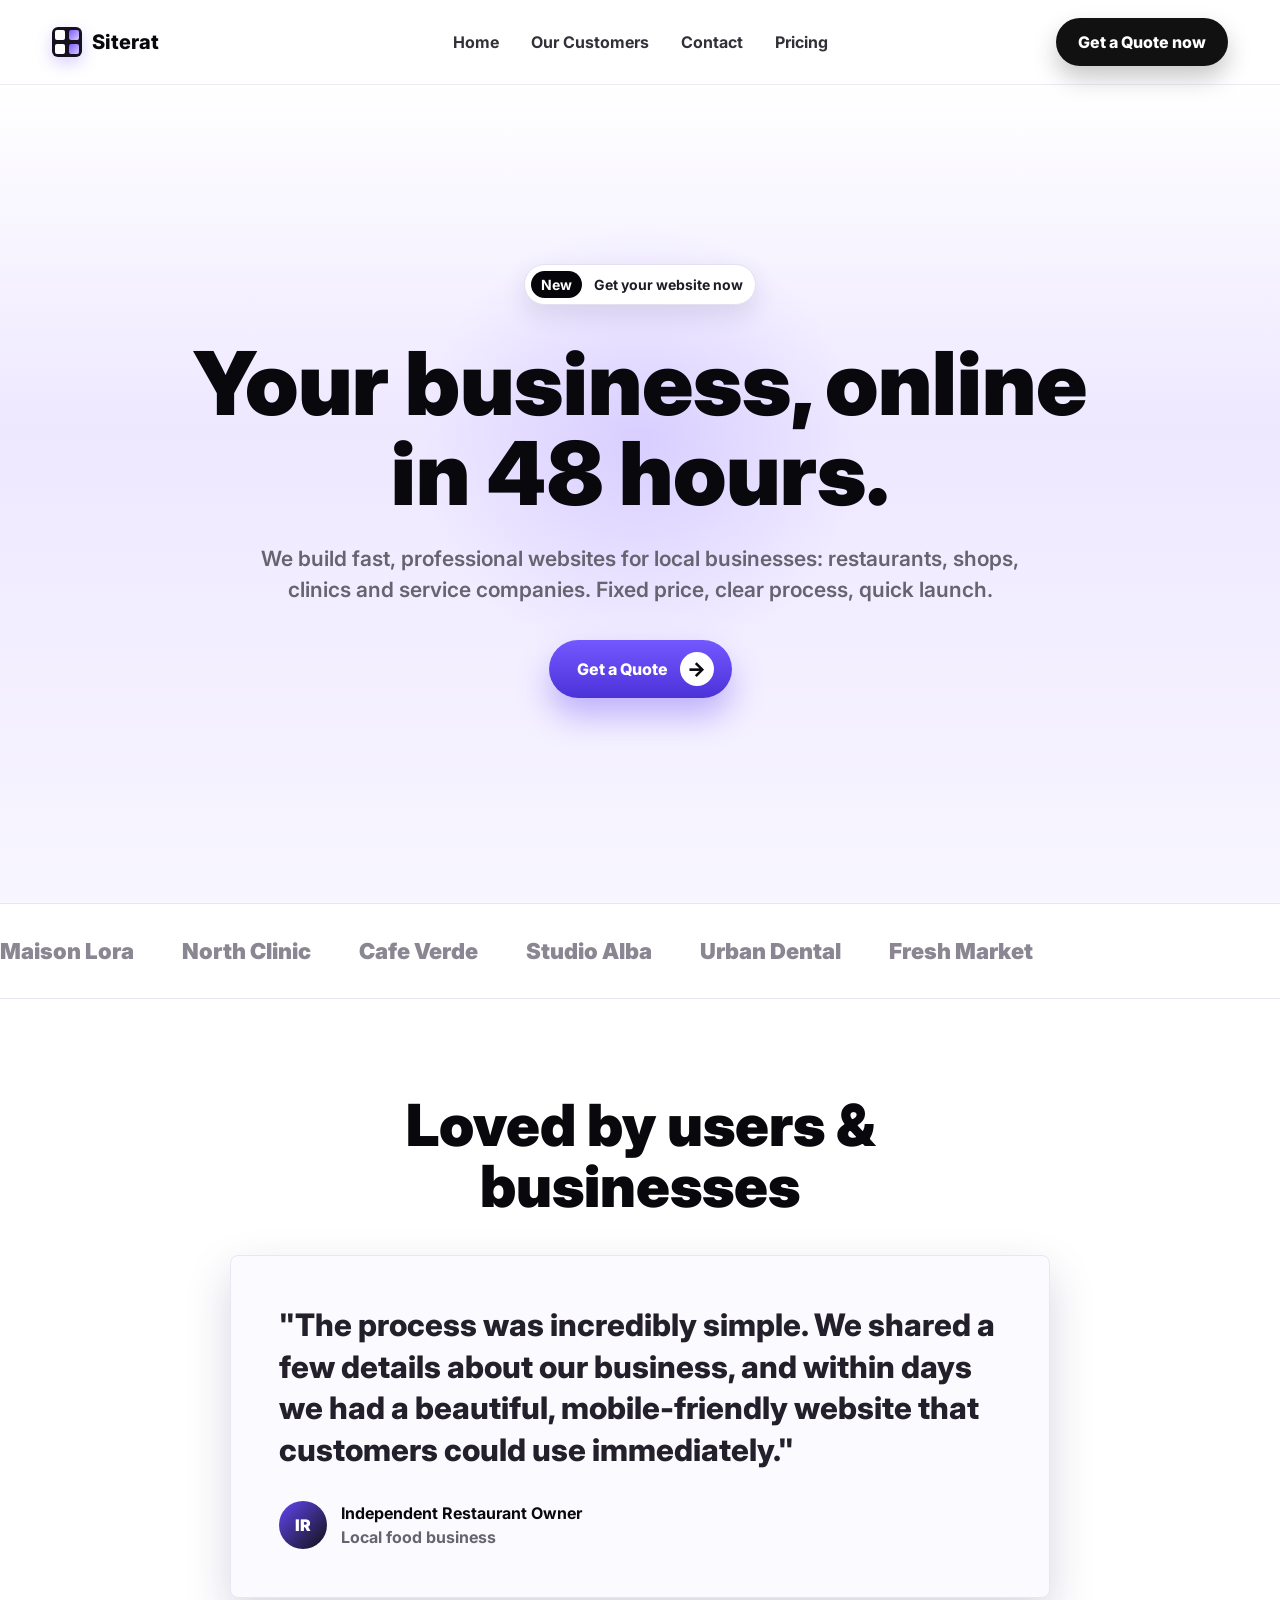
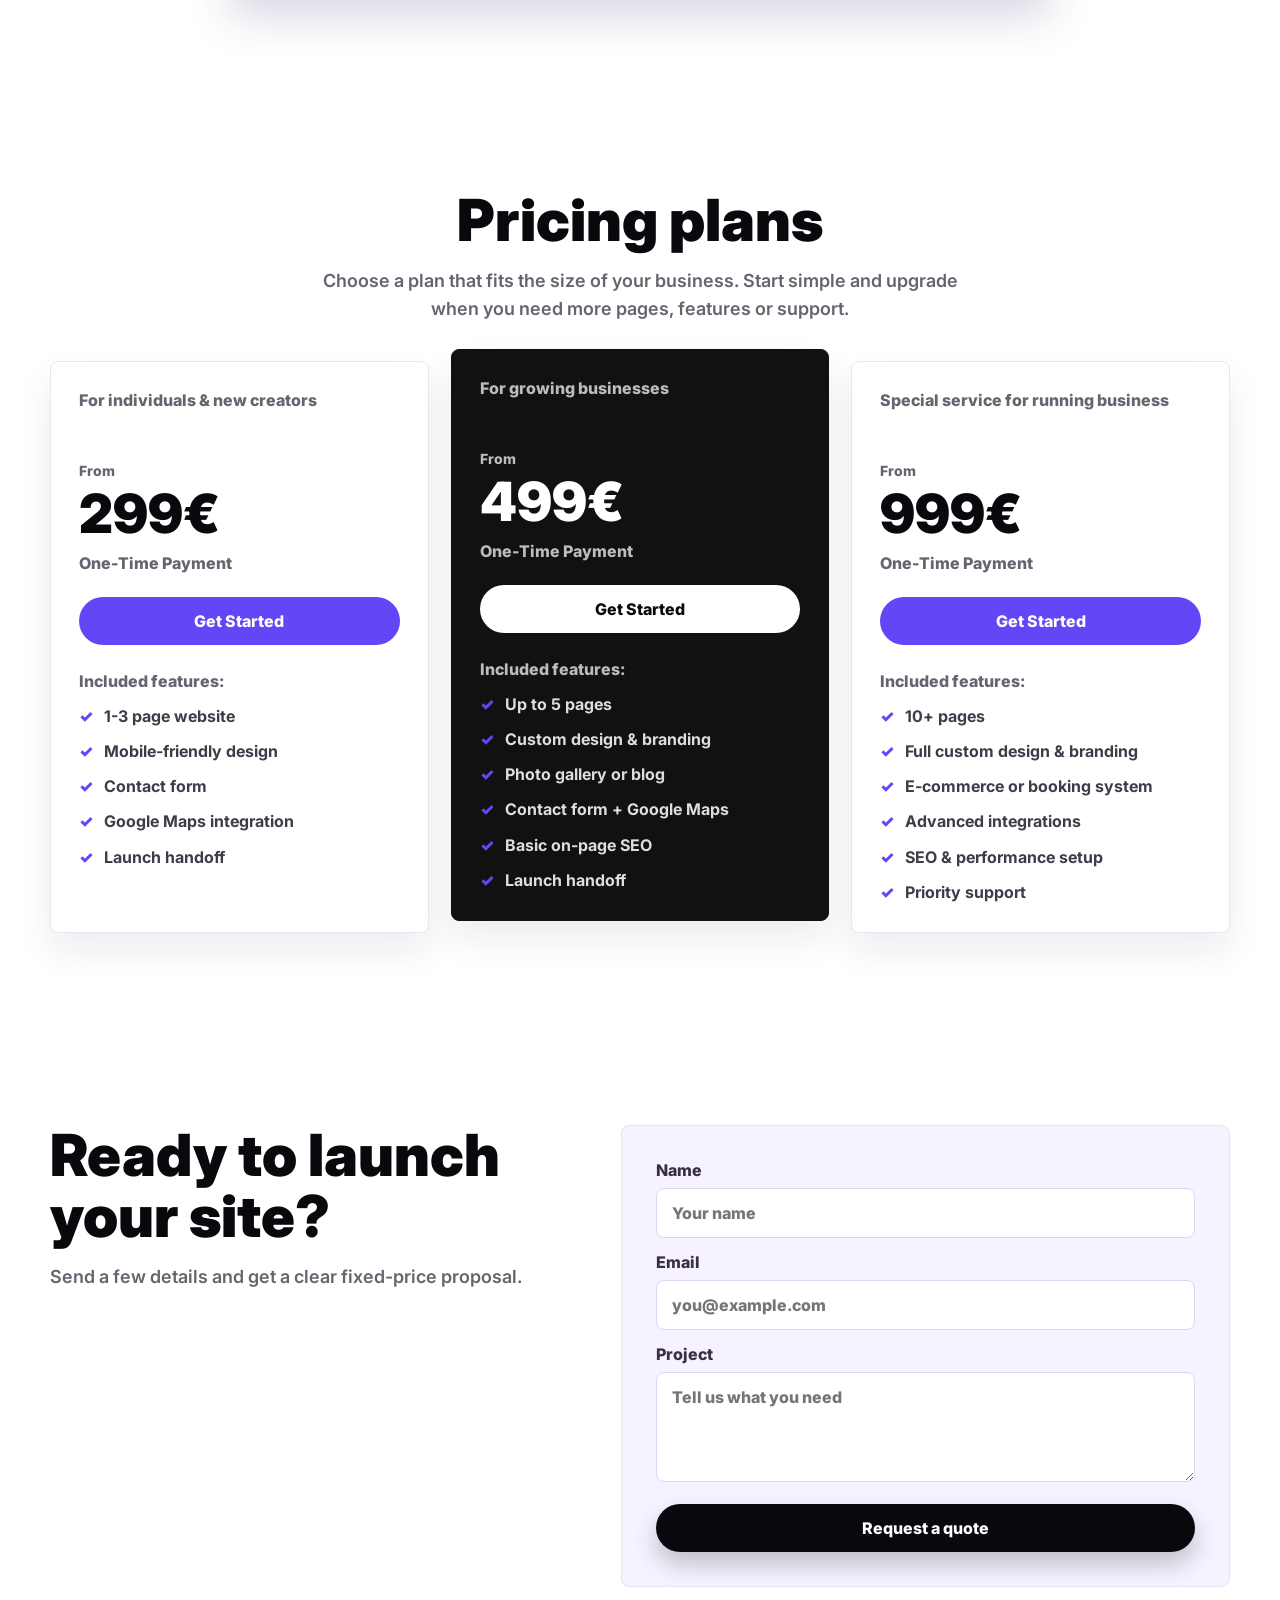
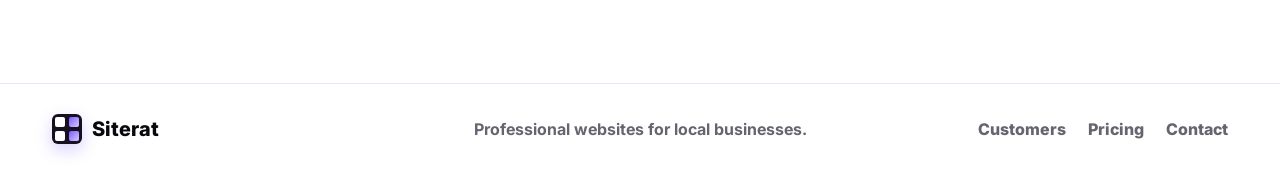
==== index.html @ 47beda6f "Add files via upload" ====
<!doctype html>
<html lang="fr">
  <head>
    <meta charset="utf-8" />
    <meta name="viewport" content="width=device-width, initial-scale=1" />
    <title>Siterat | Sites professionnels pour commerces locaux</title>
    <meta
      name="description"
      content="Des sites rapides, propres et abordables pour restaurants, boutiques, cabinets et entreprises locales."
    />
    <link rel="preconnect" href="https://fonts.googleapis.com" />
    <link rel="preconnect" href="https://fonts.gstatic.com" crossorigin />
    <link
      href="https://fonts.googleapis.com/css2?family=Inter:wght@500;600;700;800;900&display=swap"
      rel="stylesheet"
    />
    <link rel="stylesheet" href="styles.css" />
  </head>
  <body>
    <header class="site-header">
      <a class="brand" href="#home" aria-label="Siterat accueil">
        <span class="brand-mark" aria-hidden="true">
          <span></span><span></span><span></span><span></span>
        </span>
        <span>Siterat</span>
      </a>

      <button class="menu-button" type="button" aria-label="Ouvrir le menu" aria-expanded="false">
        <span></span><span></span><span></span>
      </button>

      <nav class="nav-links" aria-label="Navigation principale">
        <a href="#home">Home</a>
        <a href="#customers">Our Customers</a>
        <a href="#contact">Contact</a>
        <a href="#pricing">Pricing</a>
      </nav>

      <a class="header-cta" href="#contact">Get a Quote now</a>
    </header>

    <main id="home">
      <section class="hero">
        <div class="hero-inner">
          <a class="announcement" href="#contact">
            <span>New</span>
            Get your website now
          </a>
          <h1>Your business, online in 48 hours.</h1>
          <p>
            We build fast, professional websites for local businesses: restaurants, shops,
            clinics and service companies. Fixed price, clear process, quick launch.
          </p>
          <a class="primary-button" href="#contact">
            Get a Quote
            <span aria-hidden="true">→</span>
          </a>
        </div>
      </section>

      <section class="logo-strip" id="customers" aria-label="Clients">
        <div class="logo-track">
          <span>Maison Lora</span>
          <span>North Clinic</span>
          <span>Cafe Verde</span>
          <span>Studio Alba</span>
          <span>Urban Dental</span>
          <span>Fresh Market</span>
        </div>
      </section>

      <section class="testimonial-section">
        <div class="section-heading">
          <h2>Loved by users & businesses</h2>
        </div>
        <article class="testimonial">
          <p>
            "The process was incredibly simple. We shared a few details about our
            business, and within days we had a beautiful, mobile-friendly website
            that customers could use immediately."
          </p>
          <div class="person">
            <div class="avatar">IR</div>
            <div>
              <strong>Independent Restaurant Owner</strong>
              <span>Local food business</span>
            </div>
          </div>
        </article>
      </section>

      <section class="pricing-section" id="pricing">
        <div class="section-heading">
          <h2>Pricing plans</h2>
          <p>
            Choose a plan that fits the size of your business. Start simple and
            upgrade when you need more pages, features or support.
          </p>
        </div>

        <div class="pricing-grid">
          <article class="price-card">
            <p class="audience">For individuals & new creators</p>
            <span class="from">From</span>
            <h3>299€</h3>
            <p class="payment">One-Time Payment</p>
            <a class="plan-button" href="#contact">Get Started</a>
            <p class="features-title">Included features:</p>
            <ul>
              <li>1-3 page website</li>
              <li>Mobile-friendly design</li>
              <li>Contact form</li>
              <li>Google Maps integration</li>
              <li>Launch handoff</li>
            </ul>
          </article>

          <article class="price-card featured">
            <p class="audience">For growing businesses</p>
            <span class="from">From</span>
            <h3>499€</h3>
            <p class="payment">One-Time Payment</p>
            <a class="plan-button" href="#contact">Get Started</a>
            <p class="features-title">Included features:</p>
            <ul>
              <li>Up to 5 pages</li>
              <li>Custom design & branding</li>
              <li>Photo gallery or blog</li>
              <li>Contact form + Google Maps</li>
              <li>Basic on-page SEO</li>
              <li>Launch handoff</li>
            </ul>
          </article>

          <article class="price-card">
            <p class="audience">Special service for running business</p>
            <span class="from">From</span>
            <h3>999€</h3>
            <p class="payment">One-Time Payment</p>
            <a class="plan-button" href="#contact">Get Started</a>
            <p class="features-title">Included features:</p>
            <ul>
              <li>10+ pages</li>
              <li>Full custom design & branding</li>
              <li>E-commerce or booking system</li>
              <li>Advanced integrations</li>
              <li>SEO & performance setup</li>
              <li>Priority support</li>
            </ul>
          </article>
        </div>
      </section>

      <section class="cta-section" id="contact">
        <div>
          <h2>Ready to launch your site?</h2>
          <p>Send a few details and get a clear fixed-price proposal.</p>
        </div>
        <form class="contact-form">
          <label>
            Name
            <input type="text" name="name" placeholder="Your name" />
          </label>
          <label>
            Email
            <input type="email" name="email" placeholder="you@example.com" />
          </label>
          <label>
            Project
            <textarea name="message" rows="4" placeholder="Tell us what you need"></textarea>
          </label>
          <button type="submit">Request a quote</button>
        </form>
      </section>
    </main>

    <footer class="site-footer">
      <a class="brand" href="#home">
        <span class="brand-mark" aria-hidden="true">
          <span></span><span></span><span></span><span></span>
        </span>
        <span>Siterat</span>
      </a>
      <p>Professional websites for local businesses.</p>
      <div class="footer-links">
        <a href="#customers">Customers</a>
        <a href="#pricing">Pricing</a>
        <a href="#contact">Contact</a>
      </div>
    </footer>

    <script src="script.js"></script>
  </body>
</html>
---- styles.css ----
:root {
  --ink: #09090d;
  --muted: #67636f;
  --line: #e9e5f5;
  --paper: #ffffff;
  --soft: #f6f2ff;
  --violet: #6346f5;
  --violet-dark: #4b32d8;
  --shadow: 0 18px 45px rgba(41, 28, 96, 0.18);
}

* {
  box-sizing: border-box;
}

html {
  scroll-behavior: smooth;
}

body {
  margin: 0;
  color: var(--ink);
  background: var(--paper);
  font-family: Inter, system-ui, -apple-system, BlinkMacSystemFont, "Segoe UI", sans-serif;
}

a {
  color: inherit;
  text-decoration: none;
}

.site-header {
  position: sticky;
  top: 0;
  z-index: 10;
  display: grid;
  grid-template-columns: 1fr auto 1fr;
  align-items: center;
  gap: 24px;
  min-height: 82px;
  padding: 18px clamp(20px, 5vw, 52px);
  background: rgba(255, 255, 255, 0.86);
  border-bottom: 1px solid rgba(233, 229, 245, 0.75);
  backdrop-filter: blur(16px);
}

.brand {
  display: inline-flex;
  align-items: center;
  gap: 10px;
  width: fit-content;
  font-size: 20px;
  font-weight: 800;
}

.brand-mark {
  position: relative;
  display: grid;
  grid-template-columns: repeat(2, 10px);
  gap: 4px;
  width: 30px;
  height: 30px;
  padding: 3px;
  background: #161020;
  border-radius: 6px;
  box-shadow: 0 6px 16px rgba(99, 70, 245, 0.25);
}

.brand-mark span {
  border-radius: 2px;
  background: #fff;
}

.brand-mark span:nth-child(2),
.brand-mark span:nth-child(4) {
  background: linear-gradient(135deg, #7c5cff, #d8c9ff);
}

.nav-links {
  display: flex;
  align-items: center;
  justify-content: center;
  gap: clamp(18px, 3vw, 32px);
  color: #333039;
  font-weight: 700;
}

.nav-links a {
  transition: color 160ms ease;
}

.nav-links a:hover {
  color: var(--violet);
}

.header-cta,
.primary-button,
.plan-button,
.contact-form button {
  display: inline-flex;
  align-items: center;
  justify-content: center;
  min-height: 48px;
  padding: 0 22px;
  border: 0;
  border-radius: 999px;
  color: #fff;
  background: #111;
  box-shadow: 0 12px 24px rgba(0, 0, 0, 0.22);
  font: inherit;
  font-weight: 800;
  cursor: pointer;
}

.header-cta {
  justify-self: end;
}

.menu-button {
  display: none;
  justify-self: end;
  width: 44px;
  height: 44px;
  border: 1px solid var(--line);
  border-radius: 999px;
  background: #fff;
}

.menu-button span {
  display: block;
  width: 18px;
  height: 2px;
  margin: 4px auto;
  background: var(--ink);
}

.hero {
  display: grid;
  min-height: calc(100vh - 82px);
  place-items: center;
  padding: 84px 20px 110px;
  background:
    radial-gradient(circle at 50% 44%, rgba(159, 139, 255, 0.28), transparent 28%),
    linear-gradient(180deg, #fff 0%, #eee8ff 42%, #f8f6ff 100%);
}

.hero-inner {
  width: min(930px, 100%);
  text-align: center;
}

.announcement {
  display: inline-flex;
  align-items: center;
  gap: 12px;
  padding: 6px 12px 6px 6px;
  color: #201c26;
  background: #fff;
  border: 1px solid #e5e0ef;
  border-radius: 999px;
  box-shadow: 0 10px 24px rgba(56, 42, 106, 0.12);
  font-size: 14px;
  font-weight: 700;
}

.announcement span {
  padding: 5px 10px;
  color: #fff;
  background: #06060a;
  border-radius: 999px;
}

.hero h1 {
  margin: 34px auto 24px;
  max-width: 900px;
  font-size: clamp(52px, 8vw, 88px);
  line-height: 1.02;
  font-weight: 900;
  letter-spacing: 0;
}

.hero p {
  max-width: 780px;
  margin: 0 auto 34px;
  color: var(--muted);
  font-size: clamp(17px, 2vw, 21px);
  line-height: 1.5;
  font-weight: 600;
}

.primary-button {
  gap: 12px;
  min-height: 58px;
  padding: 0 18px 0 28px;
  background: linear-gradient(180deg, #7458ff, var(--violet-dark));
  box-shadow: 0 18px 32px rgba(99, 70, 245, 0.36);
}

.primary-button span {
  display: grid;
  width: 34px;
  height: 34px;
  place-items: center;
  color: var(--ink);
  background: #fff;
  border-radius: 999px;
  font-size: 20px;
}

.logo-strip {
  overflow: hidden;
  padding: 34px 0;
  border-block: 1px solid var(--line);
  background: #fff;
}

.logo-track {
  display: flex;
  width: max-content;
  gap: 48px;
  animation: slide 28s linear infinite;
}

.logo-track span {
  color: #5e5869;
  font-size: 22px;
  font-weight: 900;
  opacity: 0.72;
}

@keyframes slide {
  from {
    transform: translateX(18px);
  }
  to {
    transform: translateX(-45%);
  }
}

.testimonial-section,
.pricing-section,
.cta-section {
  width: min(1180px, calc(100% - 40px));
  margin: 0 auto;
  padding: 96px 0;
}

.section-heading {
  max-width: 680px;
  margin: 0 auto 38px;
  text-align: center;
}

.section-heading h2,
.cta-section h2 {
  margin: 0;
  font-size: clamp(36px, 5vw, 58px);
  line-height: 1.05;
  font-weight: 900;
}

.section-heading p,
.cta-section p {
  margin: 16px 0 0;
  color: var(--muted);
  font-size: 18px;
  line-height: 1.55;
  font-weight: 600;
}

.testimonial {
  max-width: 820px;
  margin: 0 auto;
  padding: clamp(28px, 5vw, 48px);
  background: #fbfaff;
  border: 1px solid var(--line);
  border-radius: 8px;
  box-shadow: var(--shadow);
}

.testimonial > p {
  margin: 0;
  color: #24202b;
  font-size: clamp(22px, 3vw, 31px);
  line-height: 1.35;
  font-weight: 800;
}

.person {
  display: flex;
  align-items: center;
  gap: 14px;
  margin-top: 30px;
}

.avatar {
  display: grid;
  width: 48px;
  height: 48px;
  place-items: center;
  color: #fff;
  background: linear-gradient(135deg, var(--violet), #111);
  border-radius: 999px;
  font-weight: 900;
}

.person strong,
.person span {
  display: block;
}

.person span {
  margin-top: 4px;
  color: var(--muted);
  font-weight: 700;
}

.pricing-grid {
  display: grid;
  grid-template-columns: repeat(3, minmax(0, 1fr));
  gap: 22px;
}

.price-card {
  display: flex;
  min-height: 100%;
  flex-direction: column;
  padding: 28px;
  background: #fff;
  border: 1px solid var(--line);
  border-radius: 8px;
  box-shadow: 0 18px 36px rgba(26, 19, 54, 0.08);
}

.price-card.featured {
  color: #fff;
  background: #111;
  border-color: #111;
  transform: translateY(-12px);
}

.audience,
.from,
.payment,
.features-title {
  color: var(--muted);
  font-weight: 800;
}

.featured .audience,
.featured .from,
.featured .payment,
.featured .features-title {
  color: rgba(255, 255, 255, 0.72);
}

.audience {
  min-height: 44px;
  margin: 0 0 28px;
}

.from {
  font-size: 14px;
}

.price-card h3 {
  margin: 8px 0 0;
  font-size: 54px;
  line-height: 1;
  font-weight: 900;
}

.payment {
  margin: 12px 0 24px;
}

.plan-button {
  width: 100%;
  margin-bottom: 26px;
  background: var(--violet);
  box-shadow: none;
}

.featured .plan-button {
  color: var(--ink);
  background: #fff;
}

.features-title {
  margin: 0 0 14px;
}

.price-card ul {
  display: grid;
  gap: 12px;
  margin: 0;
  padding: 0;
  list-style: none;
}

.price-card li {
  position: relative;
  padding-left: 25px;
  color: #403b49;
  font-weight: 700;
  line-height: 1.45;
}

.featured li {
  color: rgba(255, 255, 255, 0.86);
}

.price-card li::before {
  position: absolute;
  left: 0;
  content: "✓";
  color: var(--violet);
  font-weight: 900;
}

.cta-section {
  display: grid;
  grid-template-columns: 0.9fr 1.1fr;
  gap: clamp(28px, 6vw, 72px);
  align-items: start;
}

.contact-form {
  display: grid;
  gap: 14px;
  padding: clamp(22px, 4vw, 34px);
  background: var(--soft);
  border: 1px solid var(--line);
  border-radius: 8px;
}

.contact-form label {
  display: grid;
  gap: 8px;
  color: #37323e;
  font-weight: 800;
}

.contact-form input,
.contact-form textarea {
  width: 100%;
  border: 1px solid #ddd6f2;
  border-radius: 8px;
  padding: 14px 15px;
  background: #fff;
  color: var(--ink);
  font: inherit;
  resize: vertical;
}

.contact-form input:focus,
.contact-form textarea:focus {
  outline: 3px solid rgba(99, 70, 245, 0.2);
  border-color: var(--violet);
}

.contact-form button {
  margin-top: 8px;
  background: var(--ink);
}

.site-footer {
  display: grid;
  grid-template-columns: 1fr auto 1fr;
  align-items: center;
  gap: 24px;
  padding: 30px clamp(20px, 5vw, 52px);
  border-top: 1px solid var(--line);
}

.site-footer p {
  margin: 0;
  color: var(--muted);
  font-weight: 700;
}

.footer-links {
  display: flex;
  justify-content: flex-end;
  gap: 22px;
  color: var(--muted);
  font-weight: 800;
}

@media (max-width: 900px) {
  .site-header {
    grid-template-columns: 1fr auto;
  }

  .menu-button {
    display: block;
  }

  .nav-links,
  .header-cta {
    display: none;
  }

  .site-header.is-open .nav-links {
    display: grid;
    grid-column: 1 / -1;
    justify-content: stretch;
    gap: 0;
    padding: 8px;
    background: #fff;
    border: 1px solid var(--line);
    border-radius: 8px;
  }

  .site-header.is-open .nav-links a {
    padding: 14px;
  }

  .hero {
    min-height: auto;
    padding-top: 74px;
  }

  .pricing-grid,
  .cta-section,
  .site-footer {
    grid-template-columns: 1fr;
  }

  .price-card.featured {
    transform: none;
  }

  .site-footer,
  .footer-links {
    justify-items: start;
    justify-content: start;
  }
}

@media (max-width: 560px) {
  .site-header {
    min-height: 72px;
  }

  .brand {
    font-size: 18px;
  }

  .hero {
    padding: 54px 18px 74px;
  }

  .hero h1 {
    font-size: 46px;
  }

  .announcement {
    max-width: 100%;
    font-size: 13px;
  }

  .testimonial-section,
  .pricing-section,
  .cta-section {
    width: min(100% - 28px, 1180px);
    padding: 70px 0;
  }

  .price-card {
    padding: 24px;
  }
}
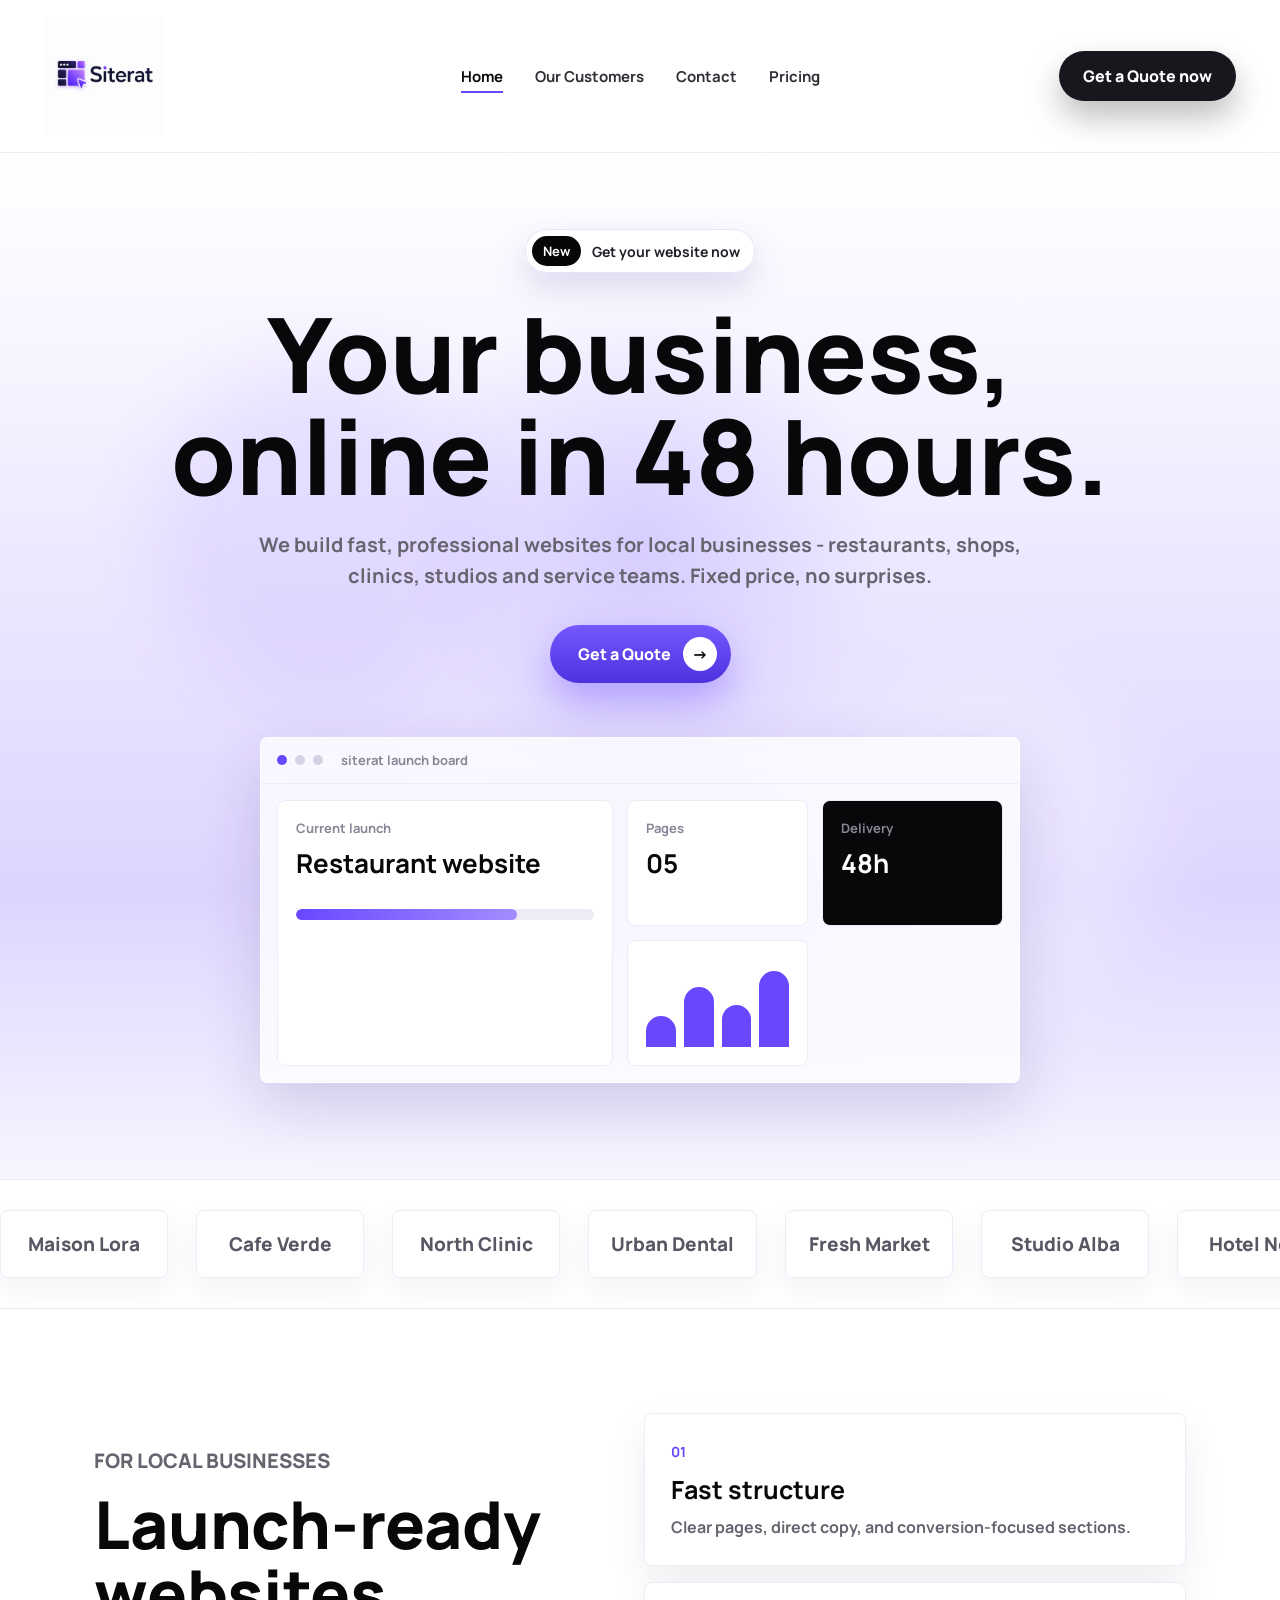
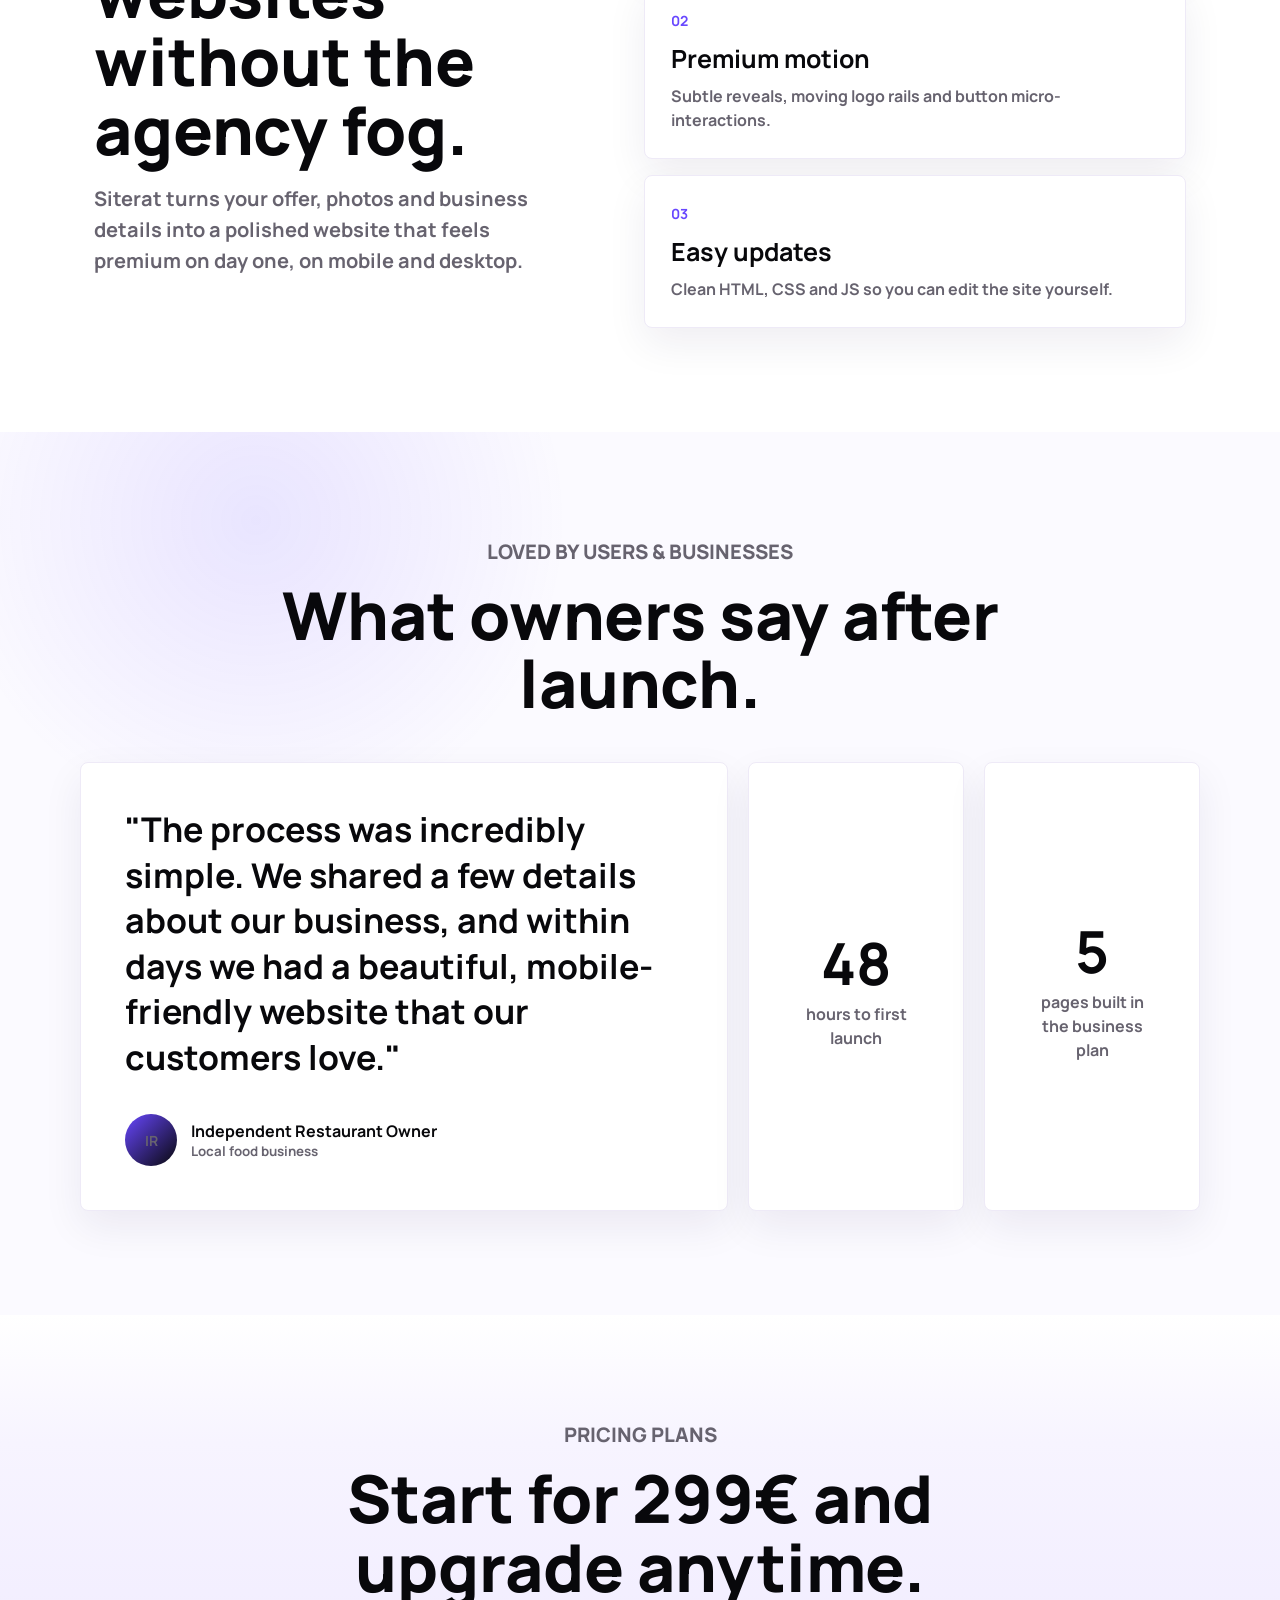
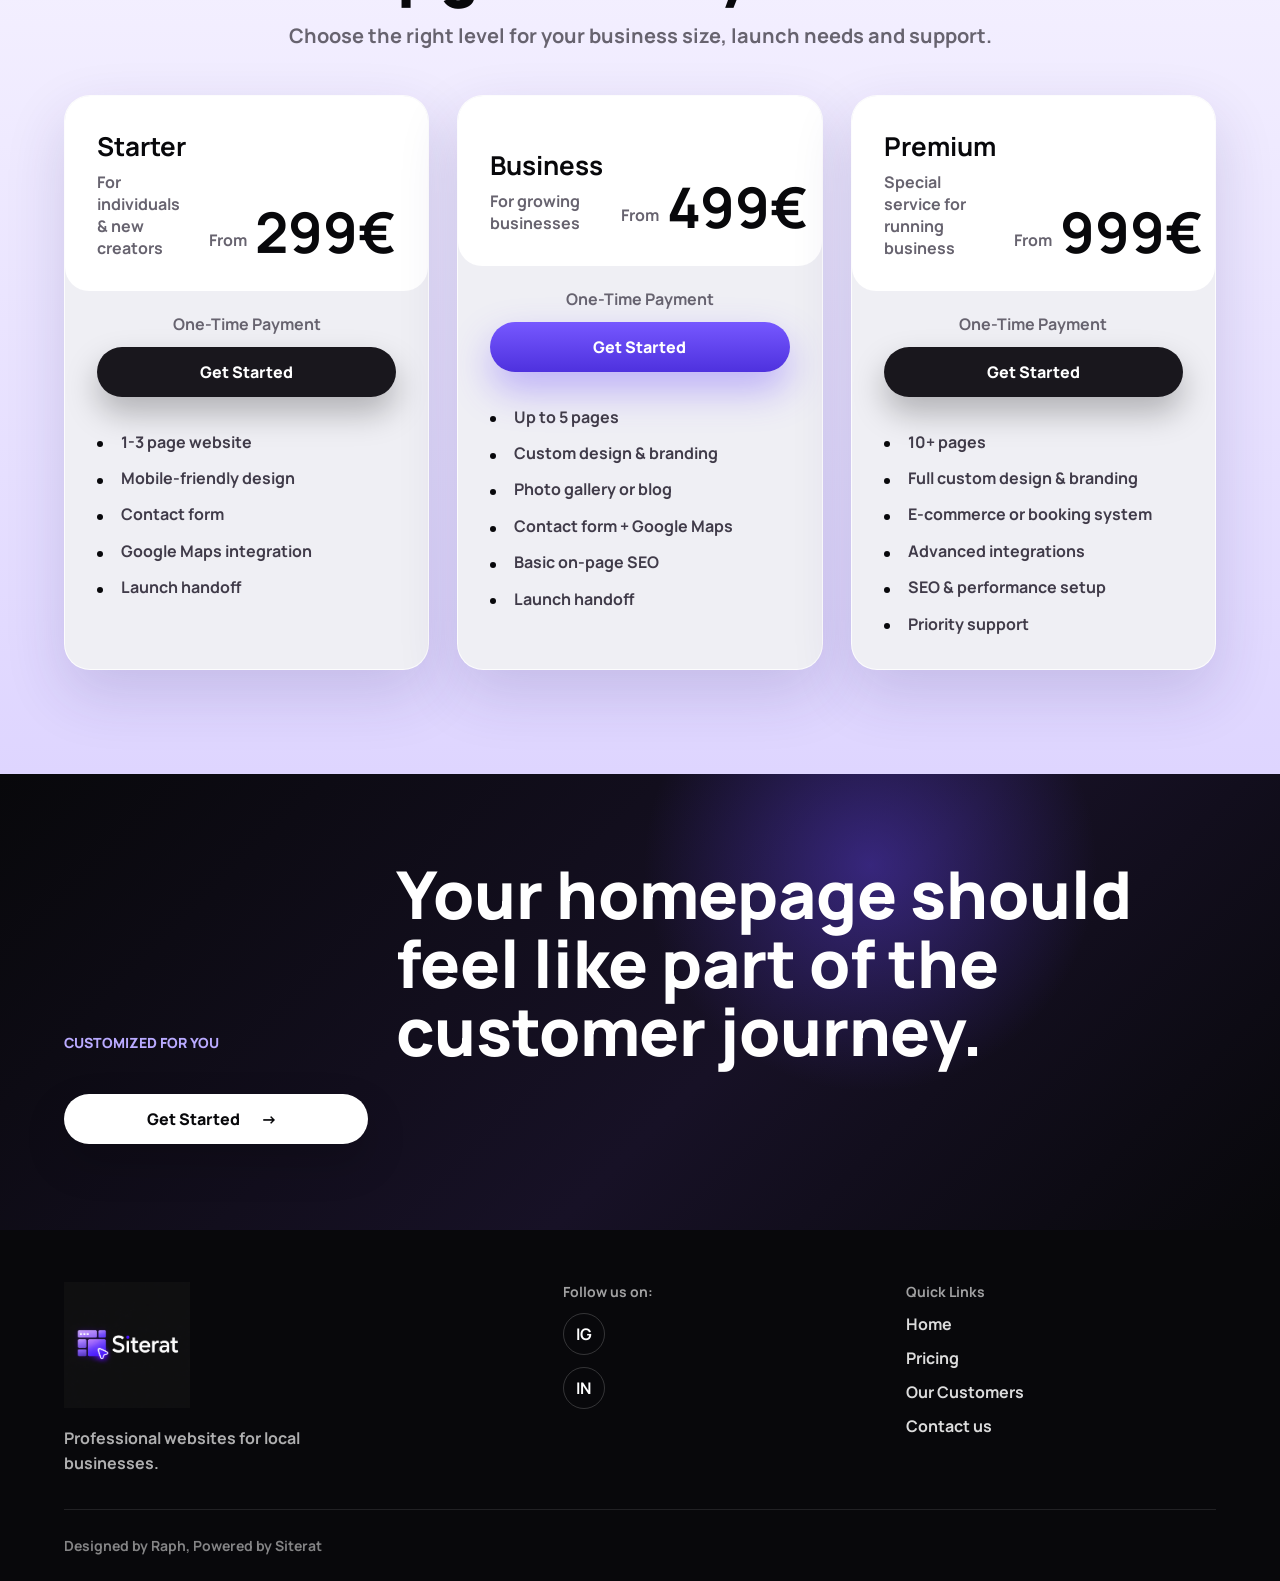
==== commit afe61aea: "Animations, logo, and overall aspect upgrade" ====
--- a/index.html
+++ b/index.html
@@ -1,194 +1,275 @@
 <!doctype html>
-<html lang="fr">
+<html lang="en">
   <head>
     <meta charset="utf-8" />
     <meta name="viewport" content="width=device-width, initial-scale=1" />
-    <title>Siterat | Sites professionnels pour commerces locaux</title>
+    <title>Siterat | Professional websites for local businesses</title>
     <meta
       name="description"
-      content="Des sites rapides, propres et abordables pour restaurants, boutiques, cabinets et entreprises locales."
+      content="Fast, polished websites for local businesses. Launch-ready design, clear pricing, and a clean process."
     />
     <link rel="preconnect" href="https://fonts.googleapis.com" />
     <link rel="preconnect" href="https://fonts.gstatic.com" crossorigin />
     <link
-      href="https://fonts.googleapis.com/css2?family=Inter:wght@500;600;700;800;900&display=swap"
+      href="https://fonts.googleapis.com/css2?family=Manrope:wght@500;600;700;800&display=swap"
       rel="stylesheet"
     />
     <link rel="stylesheet" href="styles.css" />
   </head>
-  <body>
-    <header class="site-header">
-      <a class="brand" href="#home" aria-label="Siterat accueil">
-        <span class="brand-mark" aria-hidden="true">
-          <span></span><span></span><span></span><span></span>
-        </span>
-        <span>Siterat</span>
-      </a>
-
-      <button class="menu-button" type="button" aria-label="Ouvrir le menu" aria-expanded="false">
-        <span></span><span></span><span></span>
-      </button>
-
-      <nav class="nav-links" aria-label="Navigation principale">
-        <a href="#home">Home</a>
-        <a href="#customers">Our Customers</a>
-        <a href="#contact">Contact</a>
-        <a href="#pricing">Pricing</a>
-      </nav>
-
-      <a class="header-cta" href="#contact">Get a Quote now</a>
-    </header>
-
-    <main id="home">
-      <section class="hero">
-        <div class="hero-inner">
-          <a class="announcement" href="#contact">
-            <span>New</span>
-            Get your website now
+  <body data-page="home">
+    <div class="site-shell">
+      <header class="site-header" data-header>
+        <a class="brand" href="index.html" aria-label="Siterat home">
+          <img src="assets/Siterat_logo_white_background.png" alt="Siterat" />
+        </a>
+
+        <button class="menu-button" type="button" aria-label="Open menu" aria-expanded="false" data-menu-button>
+          <span></span><span></span><span></span>
+        </button>
+
+        <nav class="nav-links" aria-label="Main navigation" data-nav>
+          <a href="index.html" aria-current="page">Home</a>
+          <a href="customers.html">Our Customers</a>
+          <a href="contact.html">Contact</a>
+          <a href="pricing.html">Pricing</a>
+        </nav>
+
+        <a class="button button-dark header-cta" href="contact.html">
+          <span>Get a Quote now</span>
+          <span aria-hidden="true">Get a Quote now</span>
+        </a>
+      </header>
+
+      <main>
+        <section class="hero hero-home">
+          <div class="ambient ambient-one"></div>
+          <div class="ambient ambient-two"></div>
+          <div class="hero-inner reveal">
+            <a class="announcement" href="contact.html">
+              <strong>New</strong>
+              <span>Get your website now</span>
+            </a>
+            <h1>Your business, online in 48 hours.</h1>
+            <p>
+              We build fast, professional websites for local businesses - restaurants,
+              shops, clinics, studios and service teams. Fixed price, no surprises.
+            </p>
+            <a class="button button-violet hero-button" href="contact.html">
+              <span>Get a Quote</span>
+              <i aria-hidden="true">&rarr;</i>
+            </a>
+          </div>
+
+          <div class="hero-preview reveal" aria-label="Website launch preview">
+            <div class="preview-window">
+              <div class="window-top">
+                <span></span><span></span><span></span>
+                <p>siterat launch board</p>
+              </div>
+              <div class="preview-grid">
+                <div class="preview-panel wide">
+                  <small>Current launch</small>
+                  <strong>Restaurant website</strong>
+                  <div class="progress"><span></span></div>
+                </div>
+                <div class="preview-panel">
+                  <small>Pages</small>
+                  <strong>05</strong>
+                </div>
+                <div class="preview-panel dark">
+                  <small>Delivery</small>
+                  <strong>48h</strong>
+                </div>
+                <div class="preview-panel graph">
+                  <span></span><span></span><span></span><span></span>
+                </div>
+              </div>
+            </div>
+          </div>
+        </section>
+
+        <section class="logo-marquee" aria-label="Brands and local businesses">
+          <div class="marquee-track">
+            <span>Maison Lora</span>
+            <span>Cafe Verde</span>
+            <span>North Clinic</span>
+            <span>Urban Dental</span>
+            <span>Fresh Market</span>
+            <span>Studio Alba</span>
+            <span>Hotel Nove</span>
+            <span>Atelier Rue 8</span>
+            <span>Maison Lora</span>
+            <span>Cafe Verde</span>
+            <span>North Clinic</span>
+            <span>Urban Dental</span>
+            <span>Fresh Market</span>
+            <span>Studio Alba</span>
+            <span>Hotel Nove</span>
+            <span>Atelier Rue 8</span>
+          </div>
+        </section>
+
+        <section class="split-section section-pad">
+          <div class="section-copy reveal">
+            <p class="eyebrow">For local businesses</p>
+            <h2>Launch-ready websites without the agency fog.</h2>
+            <p>
+              Siterat turns your offer, photos and business details into a polished
+              website that feels premium on day one, on mobile and desktop.
+            </p>
+          </div>
+          <div class="feature-stack">
+            <article class="feature-card reveal">
+              <span>01</span>
+              <h3>Fast structure</h3>
+              <p>Clear pages, direct copy, and conversion-focused sections.</p>
+            </article>
+            <article class="feature-card reveal">
+              <span>02</span>
+              <h3>Premium motion</h3>
+              <p>Subtle reveals, moving logo rails and button micro-interactions.</p>
+            </article>
+            <article class="feature-card reveal">
+              <span>03</span>
+              <h3>Easy updates</h3>
+              <p>Clean HTML, CSS and JS so you can edit the site yourself.</p>
+            </article>
+          </div>
+        </section>
+
+        <section class="testimonial-band section-pad">
+          <div class="section-heading reveal">
+            <p class="eyebrow">Loved by users &amp; businesses</p>
+            <h2>What owners say after launch.</h2>
+          </div>
+          <div class="testimonial-grid">
+            <article class="quote-card reveal">
+              <p>
+                "The process was incredibly simple. We shared a few details about
+                our business, and within days we had a beautiful, mobile-friendly
+                website that our customers love."
+              </p>
+              <div class="person">
+                <span class="avatar">IR</span>
+                <div>
+                  <strong>Independent Restaurant Owner</strong>
+                  <small>Local food business</small>
+                </div>
+              </div>
+            </article>
+            <article class="quote-card compact reveal">
+              <strong data-count="48">0</strong>
+              <span>hours to first launch</span>
+            </article>
+            <article class="quote-card compact reveal">
+              <strong data-count="5">0</strong>
+              <span>pages built in the business plan</span>
+            </article>
+          </div>
+        </section>
+
+        <section class="pricing-section section-pad">
+          <div class="section-heading reveal">
+            <p class="eyebrow">Pricing plans</p>
+            <h2>Start for 299&euro; and upgrade anytime.</h2>
+            <p>Choose the right level for your business size, launch needs and support.</p>
+          </div>
+          <div class="pricing-grid">
+            <article class="price-card reveal">
+              <div class="price-head">
+                <div>
+                  <h3>Starter</h3>
+                  <p>For individuals &amp; new creators</p>
+                </div>
+                <div class="price"><span>From</span><strong>299&euro;</strong></div>
+              </div>
+              <p class="payment">One-Time Payment</p>
+              <a class="button button-dark full" href="contact.html"><span>Get Started</span></a>
+              <ul>
+                <li>1-3 page website</li>
+                <li>Mobile-friendly design</li>
+                <li>Contact form</li>
+                <li>Google Maps integration</li>
+                <li>Launch handoff</li>
+              </ul>
+            </article>
+            <article class="price-card featured reveal">
+              <div class="price-head">
+                <div>
+                  <h3>Business</h3>
+                  <p>For growing businesses</p>
+                </div>
+                <div class="price"><span>From</span><strong>499&euro;</strong></div>
+              </div>
+              <p class="payment">One-Time Payment</p>
+              <a class="button button-violet full" href="contact.html"><span>Get Started</span></a>
+              <ul>
+                <li>Up to 5 pages</li>
+                <li>Custom design &amp; branding</li>
+                <li>Photo gallery or blog</li>
+                <li>Contact form + Google Maps</li>
+                <li>Basic on-page SEO</li>
+                <li>Launch handoff</li>
+              </ul>
+            </article>
+            <article class="price-card reveal">
+              <div class="price-head">
+                <div>
+                  <h3>Premium</h3>
+                  <p>Special service for running business</p>
+                </div>
+                <div class="price"><span>From</span><strong>999&euro;</strong></div>
+              </div>
+              <p class="payment">One-Time Payment</p>
+              <a class="button button-dark full" href="contact.html"><span>Get Started</span></a>
+              <ul>
+                <li>10+ pages</li>
+                <li>Full custom design &amp; branding</li>
+                <li>E-commerce or booking system</li>
+                <li>Advanced integrations</li>
+                <li>SEO &amp; performance setup</li>
+                <li>Priority support</li>
+              </ul>
+            </article>
+          </div>
+        </section>
+
+        <section class="bottom-cta">
+          <div class="bottom-cta-inner reveal">
+            <p class="eyebrow">Customized for you</p>
+            <h2>Your homepage should feel like part of the customer journey.</h2>
+            <a class="button button-light" href="contact.html">
+              <span>Get Started</span>
+              <i aria-hidden="true">&rarr;</i>
+            </a>
+          </div>
+        </section>
+      </main>
+
+      <footer class="site-footer">
+        <div>
+          <a class="footer-brand" href="index.html">
+            <img src="assets/Siterat_logo_lightblack_background.png" alt="Siterat" />
           </a>
-          <h1>Your business, online in 48 hours.</h1>
-          <p>
-            We build fast, professional websites for local businesses: restaurants, shops,
-            clinics and service companies. Fixed price, clear process, quick launch.
-          </p>
-          <a class="primary-button" href="#contact">
-            Get a Quote
-            <span aria-hidden="true">→</span>
-          </a>
+          <p>Professional websites for local businesses.</p>
         </div>
-      </section>
-
-      <section class="logo-strip" id="customers" aria-label="Clients">
-        <div class="logo-track">
-          <span>Maison Lora</span>
-          <span>North Clinic</span>
-          <span>Cafe Verde</span>
-          <span>Studio Alba</span>
-          <span>Urban Dental</span>
-          <span>Fresh Market</span>
+        <div class="footer-social">
+          <span>Follow us on:</span>
+          <a href="https://www.instagram.com/" aria-label="Instagram">IG</a>
+          <a href="https://www.linkedin.com/" aria-label="LinkedIn">IN</a>
         </div>
-      </section>
-
-      <section class="testimonial-section">
-        <div class="section-heading">
-          <h2>Loved by users & businesses</h2>
+        <nav class="footer-links" aria-label="Footer navigation">
+          <strong>Quick Links</strong>
+          <a href="index.html">Home</a>
+          <a href="pricing.html">Pricing</a>
+          <a href="customers.html">Our Customers</a>
+          <a href="contact.html">Contact us</a>
+        </nav>
+        <div class="footer-bottom">
+          <span>Designed by Raph, Powered by Siterat</span>
         </div>
-        <article class="testimonial">
-          <p>
-            "The process was incredibly simple. We shared a few details about our
-            business, and within days we had a beautiful, mobile-friendly website
-            that customers could use immediately."
-          </p>
-          <div class="person">
-            <div class="avatar">IR</div>
-            <div>
-              <strong>Independent Restaurant Owner</strong>
-              <span>Local food business</span>
-            </div>
-          </div>
-        </article>
-      </section>
-
-      <section class="pricing-section" id="pricing">
-        <div class="section-heading">
-          <h2>Pricing plans</h2>
-          <p>
-            Choose a plan that fits the size of your business. Start simple and
-            upgrade when you need more pages, features or support.
-          </p>
-        </div>
-
-        <div class="pricing-grid">
-          <article class="price-card">
-            <p class="audience">For individuals & new creators</p>
-            <span class="from">From</span>
-            <h3>299€</h3>
-            <p class="payment">One-Time Payment</p>
-            <a class="plan-button" href="#contact">Get Started</a>
-            <p class="features-title">Included features:</p>
-            <ul>
-              <li>1-3 page website</li>
-              <li>Mobile-friendly design</li>
-              <li>Contact form</li>
-              <li>Google Maps integration</li>
-              <li>Launch handoff</li>
-            </ul>
-          </article>
-
-          <article class="price-card featured">
-            <p class="audience">For growing businesses</p>
-            <span class="from">From</span>
-            <h3>499€</h3>
-            <p class="payment">One-Time Payment</p>
-            <a class="plan-button" href="#contact">Get Started</a>
-            <p class="features-title">Included features:</p>
-            <ul>
-              <li>Up to 5 pages</li>
-              <li>Custom design & branding</li>
-              <li>Photo gallery or blog</li>
-              <li>Contact form + Google Maps</li>
-              <li>Basic on-page SEO</li>
-              <li>Launch handoff</li>
-            </ul>
-          </article>
-
-          <article class="price-card">
-            <p class="audience">Special service for running business</p>
-            <span class="from">From</span>
-            <h3>999€</h3>
-            <p class="payment">One-Time Payment</p>
-            <a class="plan-button" href="#contact">Get Started</a>
-            <p class="features-title">Included features:</p>
-            <ul>
-              <li>10+ pages</li>
-              <li>Full custom design & branding</li>
-              <li>E-commerce or booking system</li>
-              <li>Advanced integrations</li>
-              <li>SEO & performance setup</li>
-              <li>Priority support</li>
-            </ul>
-          </article>
-        </div>
-      </section>
-
-      <section class="cta-section" id="contact">
-        <div>
-          <h2>Ready to launch your site?</h2>
-          <p>Send a few details and get a clear fixed-price proposal.</p>
-        </div>
-        <form class="contact-form">
-          <label>
-            Name
-            <input type="text" name="name" placeholder="Your name" />
-          </label>
-          <label>
-            Email
-            <input type="email" name="email" placeholder="you@example.com" />
-          </label>
-          <label>
-            Project
-            <textarea name="message" rows="4" placeholder="Tell us what you need"></textarea>
-          </label>
-          <button type="submit">Request a quote</button>
-        </form>
-      </section>
-    </main>
-
-    <footer class="site-footer">
-      <a class="brand" href="#home">
-        <span class="brand-mark" aria-hidden="true">
-          <span></span><span></span><span></span><span></span>
-        </span>
-        <span>Siterat</span>
-      </a>
-      <p>Professional websites for local businesses.</p>
-      <div class="footer-links">
-        <a href="#customers">Customers</a>
-        <a href="#pricing">Pricing</a>
-        <a href="#contact">Contact</a>
-      </div>
-    </footer>
-
+      </footer>
+    </div>
     <script src="script.js"></script>
   </body>
 </html>
--- a/styles.css
+++ b/styles.css
@@ -1,12 +1,19 @@
 :root {
-  --ink: #09090d;
+  --ink: #08080b;
+  --ink-2: #19171d;
   --muted: #67636f;
-  --line: #e9e5f5;
+  --soft-text: #8b8496;
   --paper: #ffffff;
-  --soft: #f6f2ff;
-  --violet: #6346f5;
-  --violet-dark: #4b32d8;
-  --shadow: 0 18px 45px rgba(41, 28, 96, 0.18);
+  --panel: #f4f4f7;
+  --line: #eeeaf7;
+  --lavender: #ded5ff;
+  --lavender-2: #efeaff;
+  --violet: #6847ff;
+  --violet-2: #4e31de;
+  --footer: #08080b;
+  --radius: 8px;
+  --shadow-soft: 0 24px 60px rgba(52, 38, 115, 0.16);
+  --shadow-dark: 0 16px 32px rgba(0, 0, 0, 0.26);
 }
 
 * {
@@ -21,7 +28,14 @@
   margin: 0;
   color: var(--ink);
   background: var(--paper);
-  font-family: Inter, system-ui, -apple-system, BlinkMacSystemFont, "Segoe UI", sans-serif;
+  font-family: Manrope, Inter, system-ui, -apple-system, BlinkMacSystemFont, "Segoe UI", sans-serif;
+  font-weight: 700;
+  letter-spacing: 0;
+}
+
+img {
+  display: block;
+  max-width: 100%;
 }
 
 a {
@@ -29,101 +43,90 @@
   text-decoration: none;
 }
 
+button,
+input,
+textarea {
+  font: inherit;
+}
+
+.site-shell {
+  min-height: 100vh;
+}
+
 .site-header {
   position: sticky;
   top: 0;
-  z-index: 10;
+  z-index: 20;
   display: grid;
   grid-template-columns: 1fr auto 1fr;
   align-items: center;
   gap: 24px;
-  min-height: 82px;
-  padding: 18px clamp(20px, 5vw, 52px);
-  background: rgba(255, 255, 255, 0.86);
-  border-bottom: 1px solid rgba(233, 229, 245, 0.75);
-  backdrop-filter: blur(16px);
+  min-height: 88px;
+  padding: 16px clamp(22px, 4vw, 44px);
+  background: rgba(255, 255, 255, 0.9);
+  border-bottom: 1px solid rgba(238, 234, 247, 0.85);
+  backdrop-filter: blur(18px);
 }
 
 .brand {
   display: inline-flex;
   align-items: center;
-  gap: 10px;
   width: fit-content;
-  font-size: 20px;
-  font-weight: 800;
-}
-
-.brand-mark {
-  position: relative;
-  display: grid;
-  grid-template-columns: repeat(2, 10px);
-  gap: 4px;
-  width: 30px;
-  height: 30px;
-  padding: 3px;
-  background: #161020;
-  border-radius: 6px;
-  box-shadow: 0 6px 16px rgba(99, 70, 245, 0.25);
-}
-
-.brand-mark span {
-  border-radius: 2px;
-  background: #fff;
-}
-
-.brand-mark span:nth-child(2),
-.brand-mark span:nth-child(4) {
-  background: linear-gradient(135deg, #7c5cff, #d8c9ff);
+}
+
+.brand img {
+  width: 120px;
+  height: auto;
+  object-fit: contain;
 }
 
 .nav-links {
   display: flex;
   align-items: center;
   justify-content: center;
-  gap: clamp(18px, 3vw, 32px);
-  color: #333039;
-  font-weight: 700;
+  gap: clamp(20px, 3vw, 32px);
+  color: #312e36;
+  font-size: 15px;
 }
 
 .nav-links a {
-  transition: color 160ms ease;
-}
-
-.nav-links a:hover {
-  color: var(--violet);
-}
-
-.header-cta,
-.primary-button,
-.plan-button,
-.contact-form button {
-  display: inline-flex;
-  align-items: center;
-  justify-content: center;
-  min-height: 48px;
-  padding: 0 22px;
-  border: 0;
-  border-radius: 999px;
-  color: #fff;
-  background: #111;
-  box-shadow: 0 12px 24px rgba(0, 0, 0, 0.22);
-  font: inherit;
-  font-weight: 800;
-  cursor: pointer;
-}
-
-.header-cta {
-  justify-self: end;
+  position: relative;
+  padding: 10px 0;
+  transition: color 180ms ease, transform 180ms ease;
+}
+
+.nav-links a::after {
+  position: absolute;
+  right: 0;
+  bottom: 4px;
+  left: 0;
+  height: 2px;
+  content: "";
+  background: var(--violet);
+  transform: scaleX(0);
+  transform-origin: center;
+  transition: transform 200ms ease;
+}
+
+.nav-links a:hover,
+.nav-links a[aria-current="page"] {
+  color: var(--ink);
+}
+
+.nav-links a:hover::after,
+.nav-links a[aria-current="page"]::after {
+  transform: scaleX(1);
 }
 
 .menu-button {
   display: none;
   justify-self: end;
-  width: 44px;
-  height: 44px;
+  width: 46px;
+  height: 46px;
   border: 1px solid var(--line);
   border-radius: 999px;
   background: #fff;
+  box-shadow: 0 12px 28px rgba(24, 18, 54, 0.1);
 }
 
 .menu-button span {
@@ -132,71 +135,52 @@
   height: 2px;
   margin: 4px auto;
   background: var(--ink);
-}
-
-.hero {
-  display: grid;
-  min-height: calc(100vh - 82px);
-  place-items: center;
-  padding: 84px 20px 110px;
-  background:
-    radial-gradient(circle at 50% 44%, rgba(159, 139, 255, 0.28), transparent 28%),
-    linear-gradient(180deg, #fff 0%, #eee8ff 42%, #f8f6ff 100%);
-}
-
-.hero-inner {
-  width: min(930px, 100%);
-  text-align: center;
-}
-
-.announcement {
+  border-radius: 10px;
+}
+
+.button {
+  position: relative;
   display: inline-flex;
   align-items: center;
+  justify-content: center;
   gap: 12px;
-  padding: 6px 12px 6px 6px;
-  color: #201c26;
-  background: #fff;
-  border: 1px solid #e5e0ef;
+  min-height: 50px;
+  overflow: hidden;
+  padding: 0 24px;
+  border: 0;
   border-radius: 999px;
-  box-shadow: 0 10px 24px rgba(56, 42, 106, 0.12);
-  font-size: 14px;
-  font-weight: 700;
-}
-
-.announcement span {
-  padding: 5px 10px;
-  color: #fff;
-  background: #06060a;
-  border-radius: 999px;
-}
-
-.hero h1 {
-  margin: 34px auto 24px;
-  max-width: 900px;
-  font-size: clamp(52px, 8vw, 88px);
-  line-height: 1.02;
-  font-weight: 900;
-  letter-spacing: 0;
-}
-
-.hero p {
-  max-width: 780px;
-  margin: 0 auto 34px;
-  color: var(--muted);
-  font-size: clamp(17px, 2vw, 21px);
-  line-height: 1.5;
-  font-weight: 600;
-}
-
-.primary-button {
-  gap: 12px;
-  min-height: 58px;
-  padding: 0 18px 0 28px;
-  background: linear-gradient(180deg, #7458ff, var(--violet-dark));
-  box-shadow: 0 18px 32px rgba(99, 70, 245, 0.36);
-}
-
-.primary-button span {
+  cursor: pointer;
+  font-weight: 800;
+  line-height: 1;
+  transition: transform 180ms ease, box-shadow 180ms ease, background 180ms ease;
+}
+
+.button span {
+  position: relative;
+  transition: transform 240ms ease;
+}
+
+.button span + span {
+  position: absolute;
+  top: 50%;
+  left: 50%;
+  white-space: nowrap;
+  transform: translate(-50%, 180%);
+}
+
+.button:hover {
+  transform: translateY(-2px);
+}
+
+.button:hover span:first-child {
+  transform: translateY(-180%);
+}
+
+.button:hover span + span {
+  transform: translate(-50%, -50%);
+}
+
+.button i {
   display: grid;
   width: 34px;
   height: 34px;
@@ -204,290 +188,799 @@
   color: var(--ink);
   background: #fff;
   border-radius: 999px;
-  font-size: 20px;
-}
-
-.logo-strip {
+  font-style: normal;
+}
+
+.button-dark {
+  color: #fff;
+  background: var(--ink-2);
+  box-shadow: var(--shadow-dark);
+}
+
+.button-violet {
+  color: #fff;
+  background: linear-gradient(180deg, #7658ff 0%, var(--violet-2) 100%);
+  box-shadow: 0 18px 38px rgba(104, 71, 255, 0.38);
+}
+
+.button-light {
+  color: var(--ink);
+  background: #fff;
+  box-shadow: 0 18px 42px rgba(0, 0, 0, 0.18);
+}
+
+.header-cta {
+  justify-self: end;
+}
+
+.hero,
+.page-hero {
+  position: relative;
   overflow: hidden;
-  padding: 34px 0;
+  background:
+    radial-gradient(circle at 50% 38%, rgba(123, 94, 255, 0.2), transparent 27%),
+    linear-gradient(180deg, #fff 0%, #f7f4ff 20%, var(--lavender) 72%, #f7f5ff 100%);
+}
+
+.hero-home {
+  display: grid;
+  min-height: calc(100vh - 88px);
+  padding: 76px clamp(18px, 4vw, 44px) 96px;
+  place-items: center;
+}
+
+.ambient {
+  position: absolute;
+  width: 340px;
+  height: 340px;
+  border-radius: 50%;
+  filter: blur(40px);
+  opacity: 0.42;
+  pointer-events: none;
+  animation: drift 12s ease-in-out infinite alternate;
+}
+
+.ambient-one {
+  top: 20%;
+  left: 12%;
+  background: rgba(104, 71, 255, 0.22);
+}
+
+.ambient-two {
+  right: 10%;
+  bottom: 16%;
+  background: rgba(255, 255, 255, 0.72);
+  animation-delay: -4s;
+}
+
+@keyframes drift {
+  from {
+    transform: translate3d(-20px, -10px, 0) scale(0.95);
+  }
+  to {
+    transform: translate3d(18px, 18px, 0) scale(1.06);
+  }
+}
+
+.hero-inner,
+.page-hero-inner {
+  position: relative;
+  z-index: 1;
+  width: min(950px, 100%);
+  margin: 0 auto;
+  text-align: center;
+}
+
+.announcement {
+  display: inline-flex;
+  align-items: center;
+  gap: 11px;
+  padding: 6px 14px 6px 6px;
+  color: #211f27;
+  background: rgba(255, 255, 255, 0.94);
+  border: 1px solid #e9e3fb;
+  border-radius: 999px;
+  box-shadow: 0 14px 34px rgba(71, 53, 148, 0.16);
+  font-size: 14px;
+  animation: popIn 640ms cubic-bezier(0.2, 0.8, 0.2, 1) both;
+}
+
+.announcement strong {
+  padding: 6px 11px;
+  color: #fff;
+  background: #07070a;
+  border-radius: 999px;
+  font-size: 13px;
+}
+
+@keyframes popIn {
+  from {
+    opacity: 0;
+    transform: translateY(12px) scale(0.96);
+  }
+  to {
+    opacity: 1;
+    transform: translateY(0) scale(1);
+  }
+}
+
+h1,
+h2,
+h3,
+p {
+  margin-top: 0;
+}
+
+.hero h1,
+.page-hero h1 {
+  max-width: 1000px;
+  margin: 30px auto 22px;
+  font-size: clamp(54px, 8.5vw, 104px);
+  line-height: 0.98;
+  font-weight: 800;
+}
+
+.page-hero h1 {
+  max-width: 880px;
+  font-size: clamp(42px, 6vw, 76px);
+}
+
+.hero p,
+.page-hero p,
+.section-heading p,
+.section-copy p,
+.contact-copy p {
+  color: var(--muted);
+  font-size: clamp(17px, 2vw, 20px);
+  line-height: 1.55;
+}
+
+.hero p {
+  max-width: 800px;
+  margin: 0 auto 34px;
+}
+
+.hero-button {
+  min-height: 58px;
+  padding-right: 14px;
+  padding-left: 28px;
+}
+
+.hero-preview {
+  position: relative;
+  z-index: 1;
+  width: min(760px, 92vw);
+  margin-top: 54px;
+}
+
+.preview-window {
+  overflow: hidden;
+  border: 1px solid rgba(255, 255, 255, 0.9);
+  border-radius: var(--radius);
+  background: rgba(255, 255, 255, 0.76);
+  box-shadow: var(--shadow-soft);
+  backdrop-filter: blur(14px);
+}
+
+.window-top {
+  display: flex;
+  align-items: center;
+  gap: 8px;
+  min-height: 46px;
+  padding: 0 16px;
+  border-bottom: 1px solid rgba(238, 234, 247, 0.9);
+}
+
+.window-top span {
+  width: 10px;
+  height: 10px;
+  border-radius: 50%;
+  background: #d7d1e8;
+}
+
+.window-top span:first-child {
+  background: #6847ff;
+}
+
+.window-top p {
+  margin: 0 0 0 10px;
+  color: var(--soft-text);
+  font-size: 13px;
+}
+
+.preview-grid {
+  display: grid;
+  grid-template-columns: 1.3fr 0.7fr 0.7fr;
+  gap: 14px;
+  padding: 16px;
+}
+
+.preview-panel {
+  min-height: 126px;
+  padding: 18px;
+  border: 1px solid var(--line);
+  border-radius: var(--radius);
+  background: #fff;
+}
+
+.preview-panel small {
+  display: block;
+  color: var(--soft-text);
+  font-size: 13px;
+}
+
+.preview-panel strong {
+  display: block;
+  margin-top: 8px;
+  font-size: 26px;
+}
+
+.preview-panel.wide {
+  grid-row: span 2;
+}
+
+.preview-panel.dark {
+  color: #fff;
+  background: var(--ink);
+}
+
+.progress {
+  height: 11px;
+  margin-top: 28px;
+  overflow: hidden;
+  background: #eeebf6;
+  border-radius: 999px;
+}
+
+.progress span {
+  display: block;
+  width: 74%;
+  height: 100%;
+  background: linear-gradient(90deg, var(--violet), #a38cff);
+  border-radius: inherit;
+  animation: pulseWidth 2.8s ease-in-out infinite alternate;
+}
+
+@keyframes pulseWidth {
+  to {
+    width: 88%;
+  }
+}
+
+.preview-panel.graph {
+  display: flex;
+  align-items: end;
+  justify-content: space-between;
+  gap: 8px;
+}
+
+.preview-panel.graph span {
+  width: 100%;
+  border-radius: 999px 999px 4px 4px;
+  background: var(--violet);
+  animation: barMove 1.8s ease-in-out infinite alternate;
+}
+
+.preview-panel.graph span:nth-child(1) { height: 35%; }
+.preview-panel.graph span:nth-child(2) { height: 68%; animation-delay: -0.2s; }
+.preview-panel.graph span:nth-child(3) { height: 48%; animation-delay: -0.4s; }
+.preview-panel.graph span:nth-child(4) { height: 86%; animation-delay: -0.6s; }
+
+@keyframes barMove {
+  to {
+    transform: scaleY(0.72);
+  }
+}
+
+.logo-marquee {
+  overflow: hidden;
+  padding: 30px 0;
+  background: #fff;
   border-block: 1px solid var(--line);
-  background: #fff;
-}
-
-.logo-track {
+}
+
+.logo-marquee.raised {
+  border: 0;
+  background: transparent;
+}
+
+.logo-marquee.reverse {
+  border: 0;
+  background: transparent;
+}
+
+.marquee-track {
   display: flex;
   width: max-content;
-  gap: 48px;
-  animation: slide 28s linear infinite;
-}
-
-.logo-track span {
-  color: #5e5869;
-  font-size: 22px;
-  font-weight: 900;
-  opacity: 0.72;
-}
-
-@keyframes slide {
+  gap: 28px;
+  animation: marquee 32s linear infinite;
+}
+
+.reverse .marquee-track {
+  animation-direction: reverse;
+  animation-duration: 36s;
+}
+
+.marquee-track span {
+  display: grid;
+  min-width: 168px;
+  height: 68px;
+  place-items: center;
+  padding: 0 22px;
+  color: #5b5664;
+  background: rgba(255, 255, 255, 0.92);
+  border: 1px solid var(--line);
+  border-radius: var(--radius);
+  box-shadow: 0 12px 30px rgba(43, 34, 91, 0.06);
+  font-size: 19px;
+  font-weight: 800;
+}
+
+@keyframes marquee {
   from {
-    transform: translateX(18px);
+    transform: translateX(0);
   }
   to {
-    transform: translateX(-45%);
-  }
-}
-
-.testimonial-section,
-.pricing-section,
-.cta-section {
-  width: min(1180px, calc(100% - 40px));
+    transform: translateX(-50%);
+  }
+}
+
+.section-pad {
+  padding: 104px clamp(20px, 5vw, 64px);
+}
+
+.split-section,
+.contact-hero {
+  display: grid;
+  grid-template-columns: minmax(0, 0.92fr) minmax(0, 1.08fr);
+  gap: clamp(32px, 7vw, 88px);
+  align-items: center;
+  width: min(1220px, 100%);
   margin: 0 auto;
-  padding: 96px 0;
+}
+
+.section-copy h2,
+.section-heading h2,
+.bottom-cta h2,
+.contact-copy h1 {
+  margin-bottom: 18px;
+  font-size: clamp(38px, 5.4vw, 66px);
+  line-height: 1.04;
+  font-weight: 800;
+}
+
+.eyebrow {
+  margin-bottom: 14px;
+  color: var(--violet);
+  font-size: 14px;
+  font-weight: 800;
+  text-transform: uppercase;
+}
+
+.feature-stack {
+  display: grid;
+  gap: 16px;
+}
+
+.feature-card,
+.quote-card,
+.customer-card,
+.support-card {
+  border: 1px solid var(--line);
+  border-radius: var(--radius);
+  background: #fff;
+  box-shadow: 0 16px 40px rgba(28, 21, 66, 0.07);
+}
+
+.feature-card {
+  padding: 26px;
+}
+
+.feature-card span {
+  color: var(--violet);
+  font-size: 14px;
+}
+
+.feature-card h3 {
+  margin: 10px 0 8px;
+  font-size: 25px;
+}
+
+.feature-card p,
+.quote-card span,
+.customer-card small,
+.support-card p {
+  margin-bottom: 0;
+  color: var(--muted);
+  line-height: 1.5;
+}
+
+.testimonial-band {
+  background:
+    radial-gradient(circle at 20% 10%, rgba(104, 71, 255, 0.12), transparent 24%),
+    #fbfaff;
 }
 
 .section-heading {
-  max-width: 680px;
-  margin: 0 auto 38px;
+  max-width: 780px;
+  margin: 0 auto 44px;
   text-align: center;
 }
 
-.section-heading h2,
-.cta-section h2 {
-  margin: 0;
-  font-size: clamp(36px, 5vw, 58px);
-  line-height: 1.05;
-  font-weight: 900;
-}
-
-.section-heading p,
-.cta-section p {
-  margin: 16px 0 0;
-  color: var(--muted);
-  font-size: 18px;
-  line-height: 1.55;
-  font-weight: 600;
-}
-
-.testimonial {
-  max-width: 820px;
+.testimonial-grid {
+  display: grid;
+  grid-template-columns: minmax(0, 1.5fr) minmax(190px, 0.5fr) minmax(190px, 0.5fr);
+  gap: 20px;
+  width: min(1120px, 100%);
   margin: 0 auto;
-  padding: clamp(28px, 5vw, 48px);
-  background: #fbfaff;
-  border: 1px solid var(--line);
-  border-radius: 8px;
-  box-shadow: var(--shadow);
-}
-
-.testimonial > p {
-  margin: 0;
-  color: #24202b;
-  font-size: clamp(22px, 3vw, 31px);
-  line-height: 1.35;
-  font-weight: 800;
+}
+
+.quote-card {
+  padding: clamp(28px, 4vw, 44px);
+}
+
+.quote-card > p {
+  font-size: clamp(23px, 3vw, 34px);
+  line-height: 1.34;
+}
+
+.quote-card.compact {
+  display: grid;
+  align-content: center;
+  text-align: center;
+}
+
+.quote-card.compact strong {
+  display: block;
+  font-size: 58px;
 }
 
 .person {
   display: flex;
   align-items: center;
   gap: 14px;
-  margin-top: 30px;
+  margin-top: 28px;
 }
 
 .avatar {
   display: grid;
-  width: 48px;
-  height: 48px;
+  flex: 0 0 auto;
+  width: 52px;
+  height: 52px;
   place-items: center;
   color: #fff;
-  background: linear-gradient(135deg, var(--violet), #111);
-  border-radius: 999px;
-  font-weight: 900;
+  background: linear-gradient(135deg, var(--violet), var(--ink));
+  border-radius: 50%;
+  font-size: 14px;
 }
 
 .person strong,
-.person span {
+.person small {
   display: block;
 }
 
-.person span {
-  margin-top: 4px;
+.person small {
   color: var(--muted);
-  font-weight: 700;
+}
+
+.pricing-section {
+  background:
+    linear-gradient(180deg, #fff 0%, #f7f4ff 12%, var(--lavender) 100%);
+}
+
+.tight-top {
+  padding-top: 24px;
 }
 
 .pricing-grid {
   display: grid;
   grid-template-columns: repeat(3, minmax(0, 1fr));
-  gap: 22px;
+  gap: 28px;
+  width: min(1220px, 100%);
+  margin: 0 auto;
 }
 
 .price-card {
+  overflow: hidden;
+  border: 1px solid rgba(255, 255, 255, 0.85);
+  border-radius: 26px;
+  background: #efeff4;
+  box-shadow: var(--shadow-soft);
+}
+
+.price-card.featured {
+  transform: translateY(-16px);
+}
+
+.price-head {
+  display: grid;
+  grid-template-columns: 1fr auto;
+  gap: 18px;
+  align-items: end;
+  min-height: 170px;
+  padding: 32px;
+  background: #fff;
+  border-radius: 24px;
+}
+
+.price-head h3 {
+  margin-bottom: 7px;
+  font-size: 26px;
+}
+
+.price-head p,
+.payment {
+  margin-bottom: 0;
+  color: var(--muted);
+}
+
+.price {
   display: flex;
-  min-height: 100%;
-  flex-direction: column;
-  padding: 28px;
-  background: #fff;
-  border: 1px solid var(--line);
-  border-radius: 8px;
-  box-shadow: 0 18px 36px rgba(26, 19, 54, 0.08);
-}
-
-.price-card.featured {
-  color: #fff;
-  background: #111;
-  border-color: #111;
-  transform: translateY(-12px);
-}
-
-.audience,
-.from,
-.payment,
-.features-title {
+  align-items: end;
+  gap: 8px;
+}
+
+.price span {
+  margin-bottom: 8px;
   color: var(--muted);
-  font-weight: 800;
-}
-
-.featured .audience,
-.featured .from,
-.featured .payment,
-.featured .features-title {
-  color: rgba(255, 255, 255, 0.72);
-}
-
-.audience {
-  min-height: 44px;
-  margin: 0 0 28px;
-}
-
-.from {
-  font-size: 14px;
-}
-
-.price-card h3 {
-  margin: 8px 0 0;
-  font-size: 54px;
-  line-height: 1;
-  font-weight: 900;
+}
+
+.price strong {
+  font-size: clamp(45px, 5vw, 56px);
+  line-height: 0.95;
 }
 
 .payment {
-  margin: 12px 0 24px;
-}
-
-.plan-button {
-  width: 100%;
-  margin-bottom: 26px;
-  background: var(--violet);
-  box-shadow: none;
-}
-
-.featured .plan-button {
-  color: var(--ink);
-  background: #fff;
-}
-
-.features-title {
-  margin: 0 0 14px;
+  padding: 22px 32px 12px;
+  text-align: center;
+}
+
+.full {
+  width: calc(100% - 64px);
+  margin: 0 32px 34px;
 }
 
 .price-card ul {
   display: grid;
-  gap: 12px;
+  gap: 14px;
   margin: 0;
-  padding: 0;
+  padding: 0 32px 34px;
   list-style: none;
 }
 
 .price-card li {
   position: relative;
-  padding-left: 25px;
+  padding-left: 24px;
   color: #403b49;
-  font-weight: 700;
-  line-height: 1.45;
-}
-
-.featured li {
-  color: rgba(255, 255, 255, 0.86);
+  line-height: 1.4;
 }
 
 .price-card li::before {
   position: absolute;
+  top: 0.68em;
   left: 0;
-  content: "✓";
+  width: 6px;
+  height: 6px;
+  content: "";
+  background: var(--ink);
+  border-radius: 50%;
+}
+
+.bottom-cta {
+  padding: 86px clamp(20px, 5vw, 64px);
+  color: #fff;
+  background:
+    radial-gradient(circle at 68% 20%, rgba(104, 71, 255, 0.4), transparent 24%),
+    linear-gradient(135deg, #08080b 0%, #171126 58%, #08080b 100%);
+}
+
+.bottom-cta-inner {
+  display: grid;
+  grid-template-columns: 1fr auto;
+  gap: 28px;
+  align-items: end;
+  width: min(1180px, 100%);
+  margin: 0 auto;
+}
+
+.bottom-cta h2 {
+  max-width: 820px;
+  margin-bottom: 0;
+}
+
+.bottom-cta .eyebrow {
+  color: #b9aaff;
+}
+
+.page-hero {
+  padding: 94px clamp(20px, 5vw, 64px) 118px;
+}
+
+.pricing-hero {
+  padding-bottom: 170px;
+}
+
+.logo-wall {
+  overflow: hidden;
+  background: var(--lavender-2);
+}
+
+.customer-grid {
+  display: grid;
+  grid-template-columns: repeat(4, minmax(0, 1fr));
+  gap: 18px;
+  width: min(1180px, 100%);
+  margin: 0 auto;
+}
+
+.customer-card {
+  padding: 24px;
+}
+
+.customer-card p {
+  min-height: 120px;
+  color: #2d2933;
+  line-height: 1.48;
+}
+
+.customer-card strong,
+.customer-card small {
+  display: block;
+}
+
+.contact-hero {
+  align-items: start;
+}
+
+.contact-copy h1 {
+  font-size: clamp(48px, 7vw, 88px);
+}
+
+.support-card {
+  margin-top: 34px;
+  padding: 26px;
+}
+
+.support-card span {
+  display: block;
   color: var(--violet);
-  font-weight: 900;
-}
-
-.cta-section {
-  display: grid;
-  grid-template-columns: 0.9fr 1.1fr;
-  gap: clamp(28px, 6vw, 72px);
-  align-items: start;
+  font-size: 14px;
+  text-transform: uppercase;
+}
+
+.support-card a {
+  display: inline-block;
+  margin: 10px 0 12px;
+  font-size: 24px;
 }
 
 .contact-form {
   display: grid;
-  gap: 14px;
+  grid-template-columns: repeat(2, minmax(0, 1fr));
+  gap: 16px;
   padding: clamp(22px, 4vw, 34px);
-  background: var(--soft);
   border: 1px solid var(--line);
-  border-radius: 8px;
+  border-radius: var(--radius);
+  background:
+    linear-gradient(180deg, rgba(255, 255, 255, 0.96), rgba(247, 244, 255, 0.96));
+  box-shadow: var(--shadow-soft);
 }
 
 .contact-form label {
   display: grid;
   gap: 8px;
-  color: #37323e;
-  font-weight: 800;
+  color: #34303a;
+  font-size: 14px;
 }
 
 .contact-form input,
 .contact-form textarea {
   width: 100%;
-  border: 1px solid #ddd6f2;
-  border-radius: 8px;
-  padding: 14px 15px;
+  border: 1px solid #ddd7ef;
+  border-radius: var(--radius);
+  padding: 15px 16px;
+  color: var(--ink);
   background: #fff;
-  color: var(--ink);
-  font: inherit;
+  outline: 0;
   resize: vertical;
+  transition: border-color 160ms ease, box-shadow 160ms ease;
 }
 
 .contact-form input:focus,
 .contact-form textarea:focus {
-  outline: 3px solid rgba(99, 70, 245, 0.2);
   border-color: var(--violet);
-}
-
-.contact-form button {
+  box-shadow: 0 0 0 4px rgba(104, 71, 255, 0.14);
+}
+
+.full-field,
+.form-button {
+  grid-column: 1 / -1;
+}
+
+.form-button {
   margin-top: 8px;
-  background: var(--ink);
 }
 
 .site-footer {
   display: grid;
-  grid-template-columns: 1fr auto 1fr;
-  align-items: center;
-  gap: 24px;
-  padding: 30px clamp(20px, 5vw, 52px);
-  border-top: 1px solid var(--line);
+  grid-template-columns: 1.2fr 0.8fr 0.8fr;
+  gap: 34px;
+  padding: 52px clamp(20px, 5vw, 64px) 26px;
+  color: #fff;
+  background: var(--footer);
+}
+
+.footer-brand img {
+  width: 126px;
+  height: auto;
 }
 
 .site-footer p {
-  margin: 0;
-  color: var(--muted);
-  font-weight: 700;
-}
-
+  max-width: 300px;
+  margin: 18px 0 0;
+  color: rgba(255, 255, 255, 0.68);
+  line-height: 1.55;
+}
+
+.footer-social,
 .footer-links {
+  display: grid;
+  align-content: start;
+  gap: 12px;
+}
+
+.footer-social span,
+.footer-links strong {
+  color: rgba(255, 255, 255, 0.62);
+  font-size: 14px;
+}
+
+.footer-social a {
+  display: grid;
+  width: 42px;
+  height: 42px;
+  place-items: center;
+  border: 1px solid rgba(255, 255, 255, 0.18);
+  border-radius: 50%;
+}
+
+.footer-links a {
+  color: rgba(255, 255, 255, 0.86);
+}
+
+.footer-bottom {
+  grid-column: 1 / -1;
   display: flex;
-  justify-content: flex-end;
-  gap: 22px;
-  color: var(--muted);
-  font-weight: 800;
-}
-
-@media (max-width: 900px) {
+  justify-content: space-between;
+  padding-top: 26px;
+  color: rgba(255, 255, 255, 0.5);
+  border-top: 1px solid rgba(255, 255, 255, 0.1);
+  font-size: 14px;
+}
+
+.reveal {
+  opacity: 0;
+  transform: translateY(26px);
+  transition: opacity 700ms ease, transform 700ms ease;
+}
+
+.reveal.is-visible {
+  opacity: 1;
+  transform: translateY(0);
+}
+
+@media (prefers-reduced-motion: reduce) {
+  *,
+  *::before,
+  *::after {
+    scroll-behavior: auto !important;
+    animation-duration: 0.01ms !important;
+    animation-iteration-count: 1 !important;
+    transition-duration: 0.01ms !important;
+  }
+}
+
+@media (max-width: 980px) {
   .site-header {
     grid-template-columns: 1fr auto;
   }
@@ -509,65 +1002,92 @@
     padding: 8px;
     background: #fff;
     border: 1px solid var(--line);
-    border-radius: 8px;
+    border-radius: var(--radius);
   }
 
   .site-header.is-open .nav-links a {
     padding: 14px;
   }
 
-  .hero {
-    min-height: auto;
-    padding-top: 74px;
-  }
-
-  .pricing-grid,
-  .cta-section,
+  .preview-grid,
+  .split-section,
+  .contact-hero,
+  .bottom-cta-inner,
   .site-footer {
     grid-template-columns: 1fr;
   }
 
+  .pricing-grid,
+  .testimonial-grid,
+  .customer-grid {
+    grid-template-columns: 1fr;
+  }
+
   .price-card.featured {
     transform: none;
   }
 
-  .site-footer,
-  .footer-links {
-    justify-items: start;
-    justify-content: start;
-  }
-}
-
-@media (max-width: 560px) {
+  .testimonial-grid {
+    max-width: 720px;
+  }
+}
+
+@media (max-width: 640px) {
   .site-header {
-    min-height: 72px;
-  }
-
-  .brand {
-    font-size: 18px;
-  }
-
-  .hero {
-    padding: 54px 18px 74px;
+    min-height: 76px;
+    padding: 14px 18px;
+  }
+
+  .brand img {
+    width: 108px;
+  }
+
+  .hero-home {
+    min-height: auto;
+    padding-top: 64px;
   }
 
   .hero h1 {
-    font-size: 46px;
-  }
-
-  .announcement {
-    max-width: 100%;
-    font-size: 13px;
-  }
-
-  .testimonial-section,
-  .pricing-section,
-  .cta-section {
-    width: min(100% - 28px, 1180px);
-    padding: 70px 0;
-  }
-
-  .price-card {
-    padding: 24px;
-  }
-}
+    font-size: 48px;
+  }
+
+  .page-hero h1,
+  .contact-copy h1 {
+    font-size: 44px;
+  }
+
+  .section-pad {
+    padding: 74px 18px;
+  }
+
+  .preview-panel.wide {
+    grid-row: auto;
+  }
+
+  .price-head {
+    grid-template-columns: 1fr;
+    min-height: auto;
+    padding: 26px;
+  }
+
+  .full {
+    width: calc(100% - 52px);
+    margin-right: 26px;
+    margin-left: 26px;
+  }
+
+  .price-card ul {
+    padding-right: 26px;
+    padding-left: 26px;
+  }
+
+  .contact-form {
+    grid-template-columns: 1fr;
+  }
+
+  .marquee-track span {
+    min-width: 142px;
+    height: 58px;
+    font-size: 16px;
+  }
+}
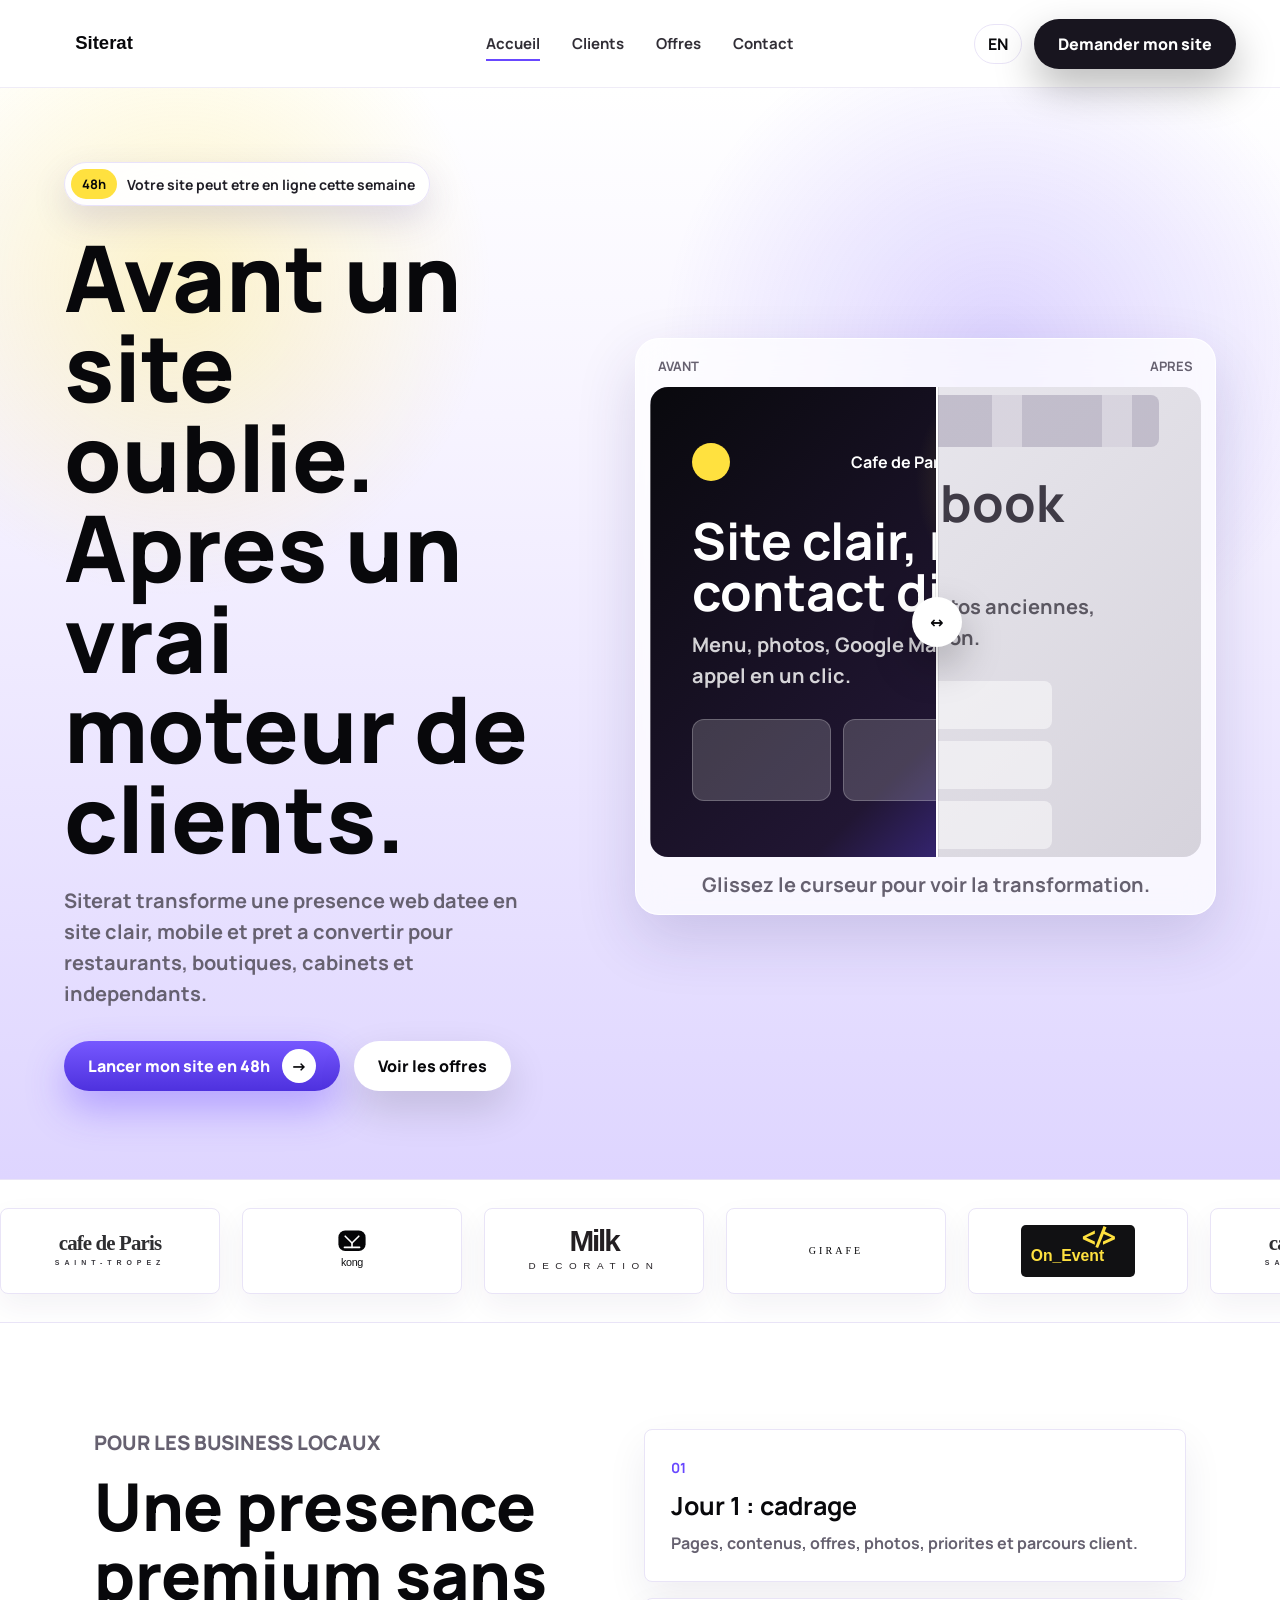
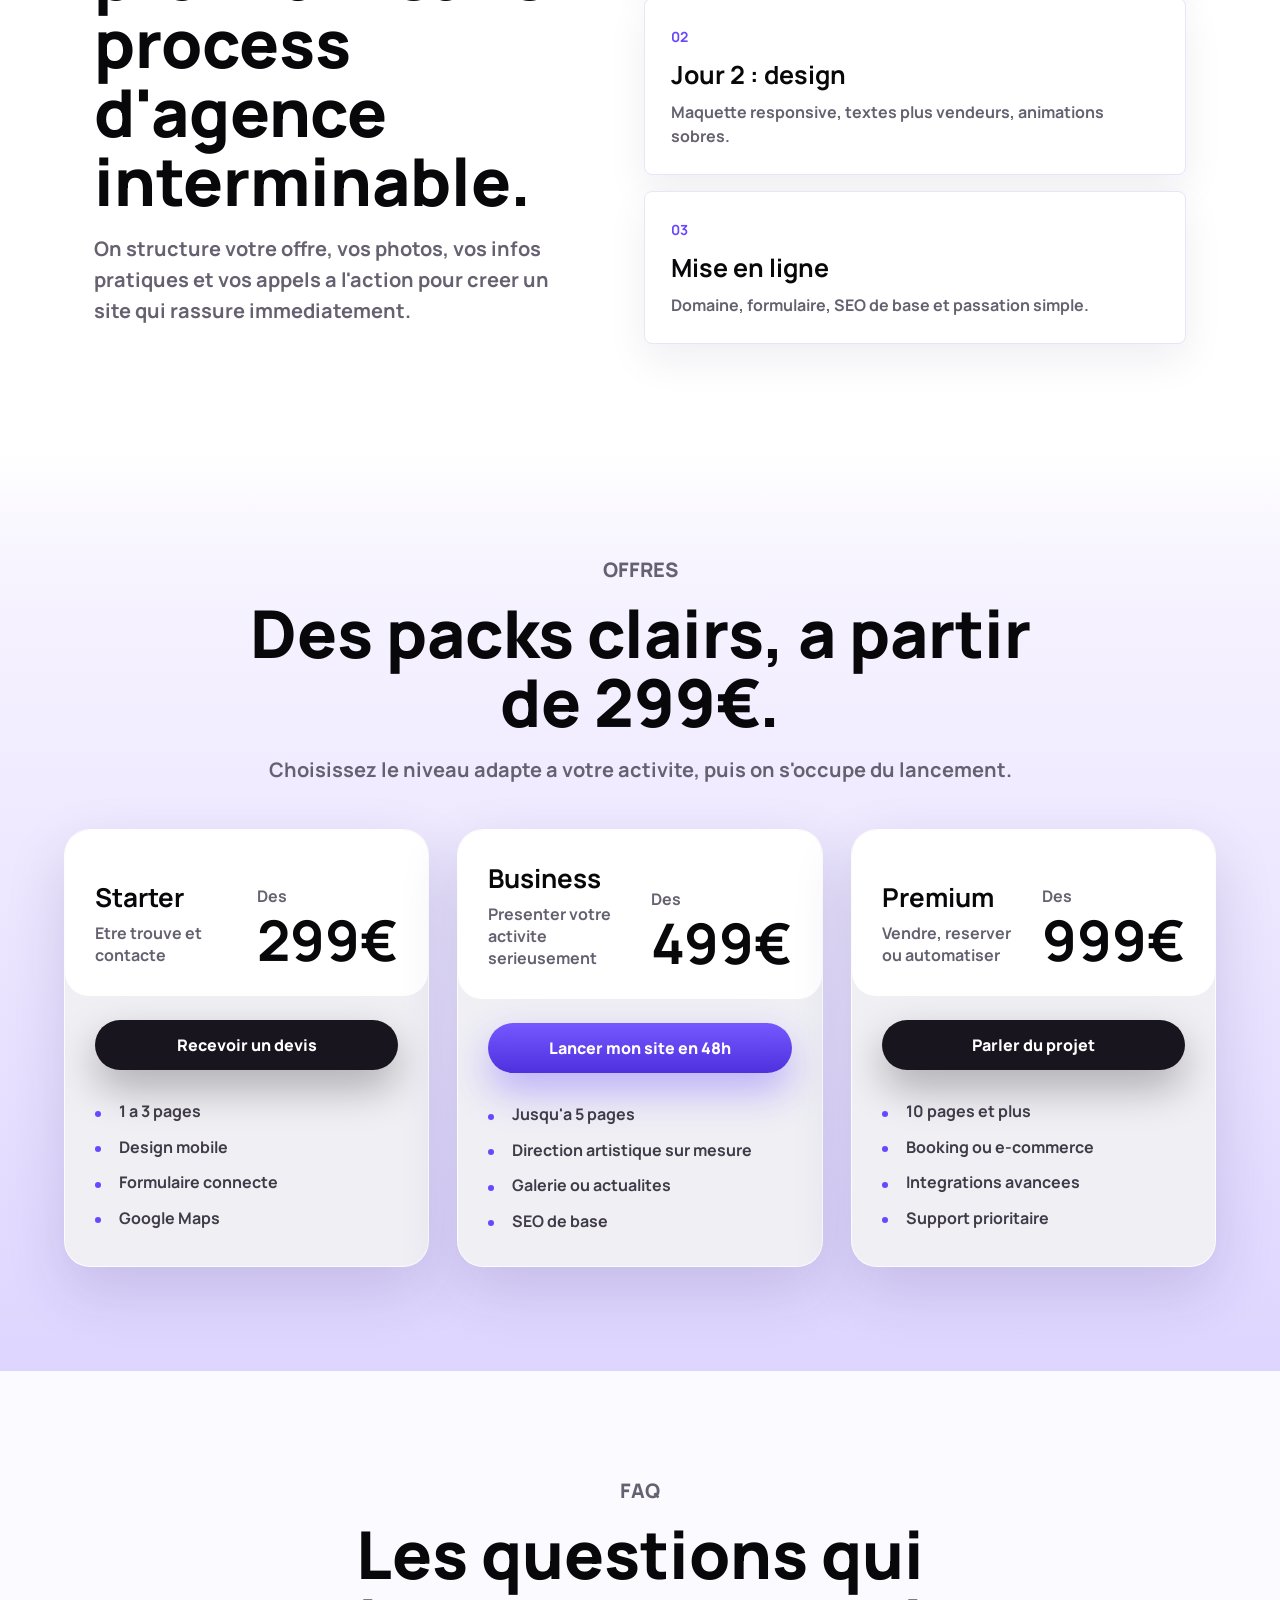
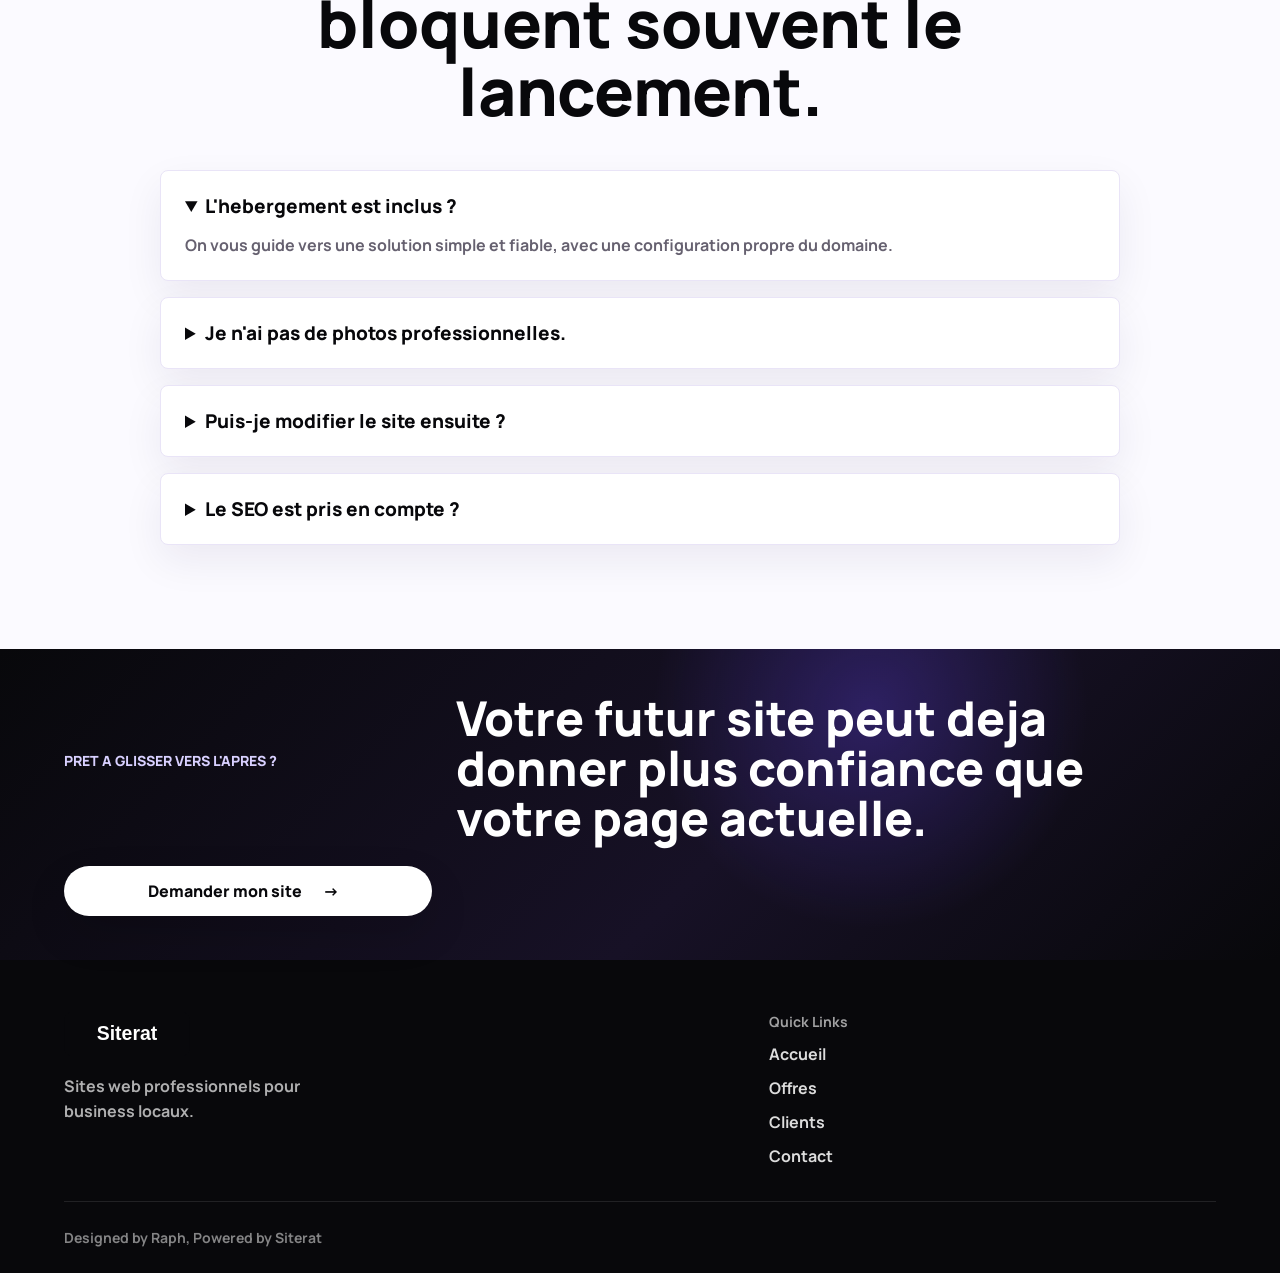
==== commit dc38c6f1: "Redesign homepage with French copy and before-after hero" ====
--- a/index.html
+++ b/index.html
@@ -1,275 +1,14 @@
 <!doctype html>
-<html lang="en">
-  <head>
-    <meta charset="utf-8" />
-    <meta name="viewport" content="width=device-width, initial-scale=1" />
-    <title>Siterat | Professional websites for local businesses</title>
-    <meta
-      name="description"
-      content="Fast, polished websites for local businesses. Launch-ready design, clear pricing, and a clean process."
-    />
-    <link rel="preconnect" href="https://fonts.googleapis.com" />
-    <link rel="preconnect" href="https://fonts.gstatic.com" crossorigin />
-    <link
-      href="https://fonts.googleapis.com/css2?family=Manrope:wght@500;600;700;800&display=swap"
-      rel="stylesheet"
-    />
-    <link rel="stylesheet" href="styles.css" />
-  </head>
-  <body data-page="home">
-    <div class="site-shell">
-      <header class="site-header" data-header>
-        <a class="brand" href="index.html" aria-label="Siterat home">
-          <img src="assets/Siterat_logo_white_background.png" alt="Siterat" />
-        </a>
-
-        <button class="menu-button" type="button" aria-label="Open menu" aria-expanded="false" data-menu-button>
-          <span></span><span></span><span></span>
-        </button>
-
-        <nav class="nav-links" aria-label="Main navigation" data-nav>
-          <a href="index.html" aria-current="page">Home</a>
-          <a href="customers.html">Our Customers</a>
-          <a href="contact.html">Contact</a>
-          <a href="pricing.html">Pricing</a>
-        </nav>
-
-        <a class="button button-dark header-cta" href="contact.html">
-          <span>Get a Quote now</span>
-          <span aria-hidden="true">Get a Quote now</span>
-        </a>
-      </header>
-
-      <main>
-        <section class="hero hero-home">
-          <div class="ambient ambient-one"></div>
-          <div class="ambient ambient-two"></div>
-          <div class="hero-inner reveal">
-            <a class="announcement" href="contact.html">
-              <strong>New</strong>
-              <span>Get your website now</span>
-            </a>
-            <h1>Your business, online in 48 hours.</h1>
-            <p>
-              We build fast, professional websites for local businesses - restaurants,
-              shops, clinics, studios and service teams. Fixed price, no surprises.
-            </p>
-            <a class="button button-violet hero-button" href="contact.html">
-              <span>Get a Quote</span>
-              <i aria-hidden="true">&rarr;</i>
-            </a>
-          </div>
-
-          <div class="hero-preview reveal" aria-label="Website launch preview">
-            <div class="preview-window">
-              <div class="window-top">
-                <span></span><span></span><span></span>
-                <p>siterat launch board</p>
-              </div>
-              <div class="preview-grid">
-                <div class="preview-panel wide">
-                  <small>Current launch</small>
-                  <strong>Restaurant website</strong>
-                  <div class="progress"><span></span></div>
-                </div>
-                <div class="preview-panel">
-                  <small>Pages</small>
-                  <strong>05</strong>
-                </div>
-                <div class="preview-panel dark">
-                  <small>Delivery</small>
-                  <strong>48h</strong>
-                </div>
-                <div class="preview-panel graph">
-                  <span></span><span></span><span></span><span></span>
-                </div>
-              </div>
-            </div>
-          </div>
-        </section>
-
-        <section class="logo-marquee" aria-label="Brands and local businesses">
-          <div class="marquee-track">
-            <span>Maison Lora</span>
-            <span>Cafe Verde</span>
-            <span>North Clinic</span>
-            <span>Urban Dental</span>
-            <span>Fresh Market</span>
-            <span>Studio Alba</span>
-            <span>Hotel Nove</span>
-            <span>Atelier Rue 8</span>
-            <span>Maison Lora</span>
-            <span>Cafe Verde</span>
-            <span>North Clinic</span>
-            <span>Urban Dental</span>
-            <span>Fresh Market</span>
-            <span>Studio Alba</span>
-            <span>Hotel Nove</span>
-            <span>Atelier Rue 8</span>
-          </div>
-        </section>
-
-        <section class="split-section section-pad">
-          <div class="section-copy reveal">
-            <p class="eyebrow">For local businesses</p>
-            <h2>Launch-ready websites without the agency fog.</h2>
-            <p>
-              Siterat turns your offer, photos and business details into a polished
-              website that feels premium on day one, on mobile and desktop.
-            </p>
-          </div>
-          <div class="feature-stack">
-            <article class="feature-card reveal">
-              <span>01</span>
-              <h3>Fast structure</h3>
-              <p>Clear pages, direct copy, and conversion-focused sections.</p>
-            </article>
-            <article class="feature-card reveal">
-              <span>02</span>
-              <h3>Premium motion</h3>
-              <p>Subtle reveals, moving logo rails and button micro-interactions.</p>
-            </article>
-            <article class="feature-card reveal">
-              <span>03</span>
-              <h3>Easy updates</h3>
-              <p>Clean HTML, CSS and JS so you can edit the site yourself.</p>
-            </article>
-          </div>
-        </section>
-
-        <section class="testimonial-band section-pad">
-          <div class="section-heading reveal">
-            <p class="eyebrow">Loved by users &amp; businesses</p>
-            <h2>What owners say after launch.</h2>
-          </div>
-          <div class="testimonial-grid">
-            <article class="quote-card reveal">
-              <p>
-                "The process was incredibly simple. We shared a few details about
-                our business, and within days we had a beautiful, mobile-friendly
-                website that our customers love."
-              </p>
-              <div class="person">
-                <span class="avatar">IR</span>
-                <div>
-                  <strong>Independent Restaurant Owner</strong>
-                  <small>Local food business</small>
-                </div>
-              </div>
-            </article>
-            <article class="quote-card compact reveal">
-              <strong data-count="48">0</strong>
-              <span>hours to first launch</span>
-            </article>
-            <article class="quote-card compact reveal">
-              <strong data-count="5">0</strong>
-              <span>pages built in the business plan</span>
-            </article>
-          </div>
-        </section>
-
-        <section class="pricing-section section-pad">
-          <div class="section-heading reveal">
-            <p class="eyebrow">Pricing plans</p>
-            <h2>Start for 299&euro; and upgrade anytime.</h2>
-            <p>Choose the right level for your business size, launch needs and support.</p>
-          </div>
-          <div class="pricing-grid">
-            <article class="price-card reveal">
-              <div class="price-head">
-                <div>
-                  <h3>Starter</h3>
-                  <p>For individuals &amp; new creators</p>
-                </div>
-                <div class="price"><span>From</span><strong>299&euro;</strong></div>
-              </div>
-              <p class="payment">One-Time Payment</p>
-              <a class="button button-dark full" href="contact.html"><span>Get Started</span></a>
-              <ul>
-                <li>1-3 page website</li>
-                <li>Mobile-friendly design</li>
-                <li>Contact form</li>
-                <li>Google Maps integration</li>
-                <li>Launch handoff</li>
-              </ul>
-            </article>
-            <article class="price-card featured reveal">
-              <div class="price-head">
-                <div>
-                  <h3>Business</h3>
-                  <p>For growing businesses</p>
-                </div>
-                <div class="price"><span>From</span><strong>499&euro;</strong></div>
-              </div>
-              <p class="payment">One-Time Payment</p>
-              <a class="button button-violet full" href="contact.html"><span>Get Started</span></a>
-              <ul>
-                <li>Up to 5 pages</li>
-                <li>Custom design &amp; branding</li>
-                <li>Photo gallery or blog</li>
-                <li>Contact form + Google Maps</li>
-                <li>Basic on-page SEO</li>
-                <li>Launch handoff</li>
-              </ul>
-            </article>
-            <article class="price-card reveal">
-              <div class="price-head">
-                <div>
-                  <h3>Premium</h3>
-                  <p>Special service for running business</p>
-                </div>
-                <div class="price"><span>From</span><strong>999&euro;</strong></div>
-              </div>
-              <p class="payment">One-Time Payment</p>
-              <a class="button button-dark full" href="contact.html"><span>Get Started</span></a>
-              <ul>
-                <li>10+ pages</li>
-                <li>Full custom design &amp; branding</li>
-                <li>E-commerce or booking system</li>
-                <li>Advanced integrations</li>
-                <li>SEO &amp; performance setup</li>
-                <li>Priority support</li>
-              </ul>
-            </article>
-          </div>
-        </section>
-
-        <section class="bottom-cta">
-          <div class="bottom-cta-inner reveal">
-            <p class="eyebrow">Customized for you</p>
-            <h2>Your homepage should feel like part of the customer journey.</h2>
-            <a class="button button-light" href="contact.html">
-              <span>Get Started</span>
-              <i aria-hidden="true">&rarr;</i>
-            </a>
-          </div>
-        </section>
-      </main>
-
-      <footer class="site-footer">
-        <div>
-          <a class="footer-brand" href="index.html">
-            <img src="assets/Siterat_logo_lightblack_background.png" alt="Siterat" />
-          </a>
-          <p>Professional websites for local businesses.</p>
-        </div>
-        <div class="footer-social">
-          <span>Follow us on:</span>
-          <a href="https://www.instagram.com/" aria-label="Instagram">IG</a>
-          <a href="https://www.linkedin.com/" aria-label="LinkedIn">IN</a>
-        </div>
-        <nav class="footer-links" aria-label="Footer navigation">
-          <strong>Quick Links</strong>
-          <a href="index.html">Home</a>
-          <a href="pricing.html">Pricing</a>
-          <a href="customers.html">Our Customers</a>
-          <a href="contact.html">Contact us</a>
-        </nav>
-        <div class="footer-bottom">
-          <span>Designed by Raph, Powered by Siterat</span>
-        </div>
-      </footer>
-    </div>
-    <script src="script.js"></script>
-  </body>
-</html>
+<html lang="fr">
+<head><meta charset="utf-8"><meta name="viewport" content="width=device-width, initial-scale=1"><title>Siterat | Sites web professionnels en 48h</title><meta name="description" content="Siterat cree des sites web professionnels pour restaurants, boutiques, cabinets et independants. Design premium, prix clair, mise en ligne rapide."><link rel="preconnect" href="https://fonts.googleapis.com"><link rel="preconnect" href="https://fonts.gstatic.com" crossorigin><link href="https://fonts.googleapis.com/css2?family=Manrope:wght@500;600;700;800&display=swap" rel="stylesheet"><link rel="stylesheet" href="styles.css"></head>
+<body data-page="home">
+<header class="site-header" data-header><a class="brand" href="index.html"><img src="assets/siterat-logo-light.svg" alt="Siterat"></a><button class="menu-button" type="button" aria-label="Menu" aria-expanded="false" data-menu-button><span></span><span></span><span></span></button><nav class="nav-links" data-nav><a href="index.html" aria-current="page" data-fr="Accueil" data-en="Home">Accueil</a><a href="customers.html" data-fr="Clients" data-en="Customers">Clients</a><a href="pricing.html" data-fr="Offres" data-en="Pricing">Offres</a><a href="contact.html">Contact</a></nav><div class="header-actions"><button class="lang-toggle" type="button" data-lang-toggle>EN</button><a class="button button-dark header-cta" href="contact.html"><span data-fr="Demander mon site" data-en="Request my site">Demander mon site</span></a></div></header>
+<main>
+<section class="hero hero-home"><div class="hero-copy reveal"><a class="announcement" href="contact.html"><strong>48h</strong><span data-fr="Votre site peut etre en ligne cette semaine" data-en="Your website can be live this week">Votre site peut etre en ligne cette semaine</span></a><h1 data-fr="Avant un site oublie. Apres un vrai moteur de clients." data-en="Before, a forgotten page. After, a client engine.">Avant un site oublie. Apres un vrai moteur de clients.</h1><p data-fr="Siterat transforme une presence web datee en site clair, mobile et pret a convertir pour restaurants, boutiques, cabinets et independants." data-en="Siterat turns an outdated online presence into a polished, mobile-ready website built to convert for local businesses.">Siterat transforme une presence web datee en site clair, mobile et pret a convertir pour restaurants, boutiques, cabinets et independants.</p><div class="hero-actions"><a class="button button-violet" href="contact.html"><span data-fr="Lancer mon site en 48h" data-en="Launch my site in 48h">Lancer mon site en 48h</span><i aria-hidden="true">→</i></a><a class="button button-light" href="pricing.html"><span data-fr="Voir les offres" data-en="See plans">Voir les offres</span></a></div></div><div class="comparison-card reveal" data-comparison style="--split:52%"><div class="comparison-labels"><span data-fr="Avant" data-en="Before">Avant</span><span data-fr="Apres" data-en="After">Apres</span></div><div class="comparison-stage"><div class="mockup before-site"><div class="old-bar"></div><h2 data-fr="Page Facebook inactive" data-en="Inactive Facebook page">Page Facebook inactive</h2><p data-fr="Horaires introuvables, photos anciennes, aucun bouton de reservation." data-en="Hard-to-find hours, old photos, no booking button.">Horaires introuvables, photos anciennes, aucun bouton de reservation.</p><div class="old-feed"><span></span><span></span><span></span></div></div><div class="mockup after-site"><div class="site-top"><span></span><strong>Cafe de Paris</strong><a data-fr="Reserver" data-en="Book">Reserver</a></div><h2 data-fr="Site clair, mobile, contact direct." data-en="Clear website, mobile-first, direct contact.">Site clair, mobile, contact direct.</h2><p data-fr="Menu, photos, Google Maps, formulaire et appel en un clic." data-en="Menu, photos, Google Maps, form and one-click calls.">Menu, photos, Google Maps, formulaire et appel en un clic.</p><div class="after-grid"><span></span><span></span><span></span></div></div><div class="comparison-divider" aria-hidden="true"><span>↔</span></div><input class="comparison-range" data-comparison-range type="range" min="8" max="92" value="52" aria-label="Comparer avant apres"></div><p class="drag-hint" data-fr="Glissez le curseur pour voir la transformation." data-en="Drag the slider to reveal the transformation.">Glissez le curseur pour voir la transformation.</p></div></section>
+<section class="client-strip" aria-label="Logos clients"><div class="client-track"><img src="assets/logo-cafe-de-paris.svg" alt="Cafe de Paris"><img src="assets/logo-kong.svg" alt="Kong"><img src="assets/logo-milk-decoration.svg" alt="Milk Decoration"><img src="assets/logo-girafe.svg" alt="Girafe"><img src="assets/logo-on-event-colored.svg" alt="On Event"><img src="assets/logo-cafe-de-paris.svg" alt="" aria-hidden="true"><img src="assets/logo-kong.svg" alt="" aria-hidden="true"><img src="assets/logo-milk-decoration.svg" alt="" aria-hidden="true"><img src="assets/logo-girafe.svg" alt="" aria-hidden="true"><img src="assets/logo-on-event-colored.svg" alt="" aria-hidden="true"></div></section>
+<section class="split-section section-pad"><div class="section-copy reveal"><p class="eyebrow" data-fr="Pour les business locaux" data-en="For local businesses">Pour les business locaux</p><h2 data-fr="Une presence premium sans process d'agence interminable." data-en="Premium online presence without the endless agency process.">Une presence premium sans process d'agence interminable.</h2><p data-fr="On structure votre offre, vos photos, vos infos pratiques et vos appels a l'action pour creer un site qui rassure immediatement." data-en="We structure your offer, photos, practical information and calls to action into a website that feels trustworthy instantly.">On structure votre offre, vos photos, vos infos pratiques et vos appels a l'action pour creer un site qui rassure immediatement.</p></div><div class="feature-stack"><article class="feature-card reveal"><span>01</span><h3 data-fr="Jour 1 : cadrage" data-en="Day 1: structure">Jour 1 : cadrage</h3><p data-fr="Pages, contenus, offres, photos, priorites et parcours client." data-en="Pages, content, offers, photos, priorities and customer journey.">Pages, contenus, offres, photos, priorites et parcours client.</p></article><article class="feature-card reveal"><span>02</span><h3 data-fr="Jour 2 : design" data-en="Day 2: design">Jour 2 : design</h3><p data-fr="Maquette responsive, textes plus vendeurs, animations sobres." data-en="Responsive layout, sharper copy and subtle motion.">Maquette responsive, textes plus vendeurs, animations sobres.</p></article><article class="feature-card reveal"><span>03</span><h3 data-fr="Mise en ligne" data-en="Go live">Mise en ligne</h3><p data-fr="Domaine, formulaire, SEO de base et passation simple." data-en="Domain, form, basic SEO and simple handoff.">Domaine, formulaire, SEO de base et passation simple.</p></article></div></section>
+<section class="pricing-section section-pad"><div class="section-heading reveal"><p class="eyebrow" data-fr="Offres" data-en="Plans">Offres</p><h2 data-fr="Des packs clairs, a partir de 299€." data-en="Clear packages, from €299.">Des packs clairs, a partir de 299€.</h2><p data-fr="Choisissez le niveau adapte a votre activite, puis on s'occupe du lancement." data-en="Choose the right level for your business, then we handle the launch.">Choisissez le niveau adapte a votre activite, puis on s'occupe du lancement.</p></div><div class="pricing-grid"><article class="price-card reveal"><div class="price-head"><div><h3>Starter</h3><p data-fr="Etre trouve et contacte" data-en="Get found and contacted">Etre trouve et contacte</p></div><div class="price"><span data-fr="Des" data-en="From">Des</span><strong>299€</strong></div></div><a class="button button-dark full" href="contact.html"><span data-fr="Recevoir un devis" data-en="Get a quote">Recevoir un devis</span></a><ul><li data-fr="1 a 3 pages" data-en="1 to 3 pages">1 a 3 pages</li><li data-fr="Design mobile" data-en="Mobile design">Design mobile</li><li data-fr="Formulaire connecte" data-en="Connected form">Formulaire connecte</li><li>Google Maps</li></ul></article><article class="price-card featured reveal"><div class="price-head"><div><h3>Business</h3><p data-fr="Presenter votre activite serieusement" data-en="Present your business seriously">Presenter votre activite serieusement</p></div><div class="price"><span data-fr="Des" data-en="From">Des</span><strong>499€</strong></div></div><a class="button button-violet full" href="contact.html"><span data-fr="Lancer mon site en 48h" data-en="Launch my site in 48h">Lancer mon site en 48h</span></a><ul><li data-fr="Jusqu'a 5 pages" data-en="Up to 5 pages">Jusqu'a 5 pages</li><li data-fr="Direction artistique sur mesure" data-en="Custom art direction">Direction artistique sur mesure</li><li data-fr="Galerie ou actualites" data-en="Gallery or news">Galerie ou actualites</li><li data-fr="SEO de base" data-en="Basic SEO">SEO de base</li></ul></article><article class="price-card reveal"><div class="price-head"><div><h3>Premium</h3><p data-fr="Vendre, reserver ou automatiser" data-en="Sell, book or automate">Vendre, reserver ou automatiser</p></div><div class="price"><span data-fr="Des" data-en="From">Des</span><strong>999€</strong></div></div><a class="button button-dark full" href="contact.html"><span data-fr="Parler du projet" data-en="Discuss the project">Parler du projet</span></a><ul><li data-fr="10 pages et plus" data-en="10+ pages">10 pages et plus</li><li data-fr="Booking ou e-commerce" data-en="Booking or e-commerce">Booking ou e-commerce</li><li data-fr="Integrations avancees" data-en="Advanced integrations">Integrations avancees</li><li data-fr="Support prioritaire" data-en="Priority support">Support prioritaire</li></ul></article></div></section>
+<section class="faq-section section-pad"><div class="section-heading reveal"><p class="eyebrow">FAQ</p><h2 data-fr="Les questions qui bloquent souvent le lancement." data-en="The questions that usually block launch.">Les questions qui bloquent souvent le lancement.</h2></div><div class="faq-grid"><details open><summary data-fr="L'hebergement est inclus ?" data-en="Is hosting included?">L'hebergement est inclus ?</summary><p data-fr="On vous guide vers une solution simple et fiable, avec une configuration propre du domaine." data-en="We guide you toward a simple, reliable setup and configure the domain properly.">On vous guide vers une solution simple et fiable, avec une configuration propre du domaine.</p></details><details><summary data-fr="Je n'ai pas de photos professionnelles." data-en="I don't have professional photos.">Je n'ai pas de photos professionnelles.</summary><p data-fr="On peut partir de vos images existantes, les cadrer proprement et proposer une direction visuelle." data-en="We can start from your current photos, crop them cleanly and suggest a visual direction.">On peut partir de vos images existantes, les cadrer proprement et proposer une direction visuelle.</p></details><details><summary data-fr="Puis-je modifier le site ensuite ?" data-en="Can I update the site later?">Puis-je modifier le site ensuite ?</summary><p data-fr="Oui. La structure reste lisible et on peut prevoir une option de maintenance si vous preferez deleguer." data-en="Yes. The structure stays readable, and maintenance can be added if you prefer to delegate.">Oui. La structure reste lisible et on peut prevoir une option de maintenance si vous preferez deleguer.</p></details><details><summary data-fr="Le SEO est pris en compte ?" data-en="Is SEO included?">Le SEO est pris en compte ?</summary><p data-fr="Les bases sont integrees : titres, descriptions, vitesse, responsive et parcours clair." data-en="The essentials are included: titles, descriptions, speed, responsiveness and a clear journey.">Les bases sont integrees : titres, descriptions, vitesse, responsive et parcours clair.</p></details></div></section>
+<section class="bottom-cta"><div class="bottom-cta-inner reveal"><p class="eyebrow" data-fr="Pret a glisser vers l'apres ?" data-en="Ready to slide into the after?">Pret a glisser vers l'apres ?</p><h2 data-fr="Votre futur site peut deja donner plus confiance que votre page actuelle." data-en="Your future site can already feel more trustworthy than your current page.">Votre futur site peut deja donner plus confiance que votre page actuelle.</h2><a class="button button-light" href="contact.html"><span data-fr="Demander mon site" data-en="Request my site">Demander mon site</span><i aria-hidden="true">→</i></a></div></section>
+</main><footer class="site-footer"><div><a class="footer-brand" href="index.html"><img src="assets/siterat-logo-dark.svg" alt="Siterat"></a><p data-fr="Sites web professionnels pour business locaux." data-en="Professional websites for local businesses.">Sites web professionnels pour business locaux.</p></div><nav class="footer-links"><strong>Quick Links</strong><a href="index.html" data-fr="Accueil" data-en="Home">Accueil</a><a href="pricing.html" data-fr="Offres" data-en="Pricing">Offres</a><a href="customers.html" data-fr="Clients" data-en="Customers">Clients</a><a href="contact.html">Contact</a></nav><div class="footer-bottom"><span>Designed by Raph, Powered by Siterat</span></div></footer><script src="script.js"></script>
+</body></html>
--- a/styles.css
+++ b/styles.css
@@ -1,1093 +1 @@
-:root {
-  --ink: #08080b;
-  --ink-2: #19171d;
-  --muted: #67636f;
-  --soft-text: #8b8496;
-  --paper: #ffffff;
-  --panel: #f4f4f7;
-  --line: #eeeaf7;
-  --lavender: #ded5ff;
-  --lavender-2: #efeaff;
-  --violet: #6847ff;
-  --violet-2: #4e31de;
-  --footer: #08080b;
-  --radius: 8px;
-  --shadow-soft: 0 24px 60px rgba(52, 38, 115, 0.16);
-  --shadow-dark: 0 16px 32px rgba(0, 0, 0, 0.26);
-}
-
-* {
-  box-sizing: border-box;
-}
-
-html {
-  scroll-behavior: smooth;
-}
-
-body {
-  margin: 0;
-  color: var(--ink);
-  background: var(--paper);
-  font-family: Manrope, Inter, system-ui, -apple-system, BlinkMacSystemFont, "Segoe UI", sans-serif;
-  font-weight: 700;
-  letter-spacing: 0;
-}
-
-img {
-  display: block;
-  max-width: 100%;
-}
-
-a {
-  color: inherit;
-  text-decoration: none;
-}
-
-button,
-input,
-textarea {
-  font: inherit;
-}
-
-.site-shell {
-  min-height: 100vh;
-}
-
-.site-header {
-  position: sticky;
-  top: 0;
-  z-index: 20;
-  display: grid;
-  grid-template-columns: 1fr auto 1fr;
-  align-items: center;
-  gap: 24px;
-  min-height: 88px;
-  padding: 16px clamp(22px, 4vw, 44px);
-  background: rgba(255, 255, 255, 0.9);
-  border-bottom: 1px solid rgba(238, 234, 247, 0.85);
-  backdrop-filter: blur(18px);
-}
-
-.brand {
-  display: inline-flex;
-  align-items: center;
-  width: fit-content;
-}
-
-.brand img {
-  width: 120px;
-  height: auto;
-  object-fit: contain;
-}
-
-.nav-links {
-  display: flex;
-  align-items: center;
-  justify-content: center;
-  gap: clamp(20px, 3vw, 32px);
-  color: #312e36;
-  font-size: 15px;
-}
-
-.nav-links a {
-  position: relative;
-  padding: 10px 0;
-  transition: color 180ms ease, transform 180ms ease;
-}
-
-.nav-links a::after {
-  position: absolute;
-  right: 0;
-  bottom: 4px;
-  left: 0;
-  height: 2px;
-  content: "";
-  background: var(--violet);
-  transform: scaleX(0);
-  transform-origin: center;
-  transition: transform 200ms ease;
-}
-
-.nav-links a:hover,
-.nav-links a[aria-current="page"] {
-  color: var(--ink);
-}
-
-.nav-links a:hover::after,
-.nav-links a[aria-current="page"]::after {
-  transform: scaleX(1);
-}
-
-.menu-button {
-  display: none;
-  justify-self: end;
-  width: 46px;
-  height: 46px;
-  border: 1px solid var(--line);
-  border-radius: 999px;
-  background: #fff;
-  box-shadow: 0 12px 28px rgba(24, 18, 54, 0.1);
-}
-
-.menu-button span {
-  display: block;
-  width: 18px;
-  height: 2px;
-  margin: 4px auto;
-  background: var(--ink);
-  border-radius: 10px;
-}
-
-.button {
-  position: relative;
-  display: inline-flex;
-  align-items: center;
-  justify-content: center;
-  gap: 12px;
-  min-height: 50px;
-  overflow: hidden;
-  padding: 0 24px;
-  border: 0;
-  border-radius: 999px;
-  cursor: pointer;
-  font-weight: 800;
-  line-height: 1;
-  transition: transform 180ms ease, box-shadow 180ms ease, background 180ms ease;
-}
-
-.button span {
-  position: relative;
-  transition: transform 240ms ease;
-}
-
-.button span + span {
-  position: absolute;
-  top: 50%;
-  left: 50%;
-  white-space: nowrap;
-  transform: translate(-50%, 180%);
-}
-
-.button:hover {
-  transform: translateY(-2px);
-}
-
-.button:hover span:first-child {
-  transform: translateY(-180%);
-}
-
-.button:hover span + span {
-  transform: translate(-50%, -50%);
-}
-
-.button i {
-  display: grid;
-  width: 34px;
-  height: 34px;
-  place-items: center;
-  color: var(--ink);
-  background: #fff;
-  border-radius: 999px;
-  font-style: normal;
-}
-
-.button-dark {
-  color: #fff;
-  background: var(--ink-2);
-  box-shadow: var(--shadow-dark);
-}
-
-.button-violet {
-  color: #fff;
-  background: linear-gradient(180deg, #7658ff 0%, var(--violet-2) 100%);
-  box-shadow: 0 18px 38px rgba(104, 71, 255, 0.38);
-}
-
-.button-light {
-  color: var(--ink);
-  background: #fff;
-  box-shadow: 0 18px 42px rgba(0, 0, 0, 0.18);
-}
-
-.header-cta {
-  justify-self: end;
-}
-
-.hero,
-.page-hero {
-  position: relative;
-  overflow: hidden;
-  background:
-    radial-gradient(circle at 50% 38%, rgba(123, 94, 255, 0.2), transparent 27%),
-    linear-gradient(180deg, #fff 0%, #f7f4ff 20%, var(--lavender) 72%, #f7f5ff 100%);
-}
-
-.hero-home {
-  display: grid;
-  min-height: calc(100vh - 88px);
-  padding: 76px clamp(18px, 4vw, 44px) 96px;
-  place-items: center;
-}
-
-.ambient {
-  position: absolute;
-  width: 340px;
-  height: 340px;
-  border-radius: 50%;
-  filter: blur(40px);
-  opacity: 0.42;
-  pointer-events: none;
-  animation: drift 12s ease-in-out infinite alternate;
-}
-
-.ambient-one {
-  top: 20%;
-  left: 12%;
-  background: rgba(104, 71, 255, 0.22);
-}
-
-.ambient-two {
-  right: 10%;
-  bottom: 16%;
-  background: rgba(255, 255, 255, 0.72);
-  animation-delay: -4s;
-}
-
-@keyframes drift {
-  from {
-    transform: translate3d(-20px, -10px, 0) scale(0.95);
-  }
-  to {
-    transform: translate3d(18px, 18px, 0) scale(1.06);
-  }
-}
-
-.hero-inner,
-.page-hero-inner {
-  position: relative;
-  z-index: 1;
-  width: min(950px, 100%);
-  margin: 0 auto;
-  text-align: center;
-}
-
-.announcement {
-  display: inline-flex;
-  align-items: center;
-  gap: 11px;
-  padding: 6px 14px 6px 6px;
-  color: #211f27;
-  background: rgba(255, 255, 255, 0.94);
-  border: 1px solid #e9e3fb;
-  border-radius: 999px;
-  box-shadow: 0 14px 34px rgba(71, 53, 148, 0.16);
-  font-size: 14px;
-  animation: popIn 640ms cubic-bezier(0.2, 0.8, 0.2, 1) both;
-}
-
-.announcement strong {
-  padding: 6px 11px;
-  color: #fff;
-  background: #07070a;
-  border-radius: 999px;
-  font-size: 13px;
-}
-
-@keyframes popIn {
-  from {
-    opacity: 0;
-    transform: translateY(12px) scale(0.96);
-  }
-  to {
-    opacity: 1;
-    transform: translateY(0) scale(1);
-  }
-}
-
-h1,
-h2,
-h3,
-p {
-  margin-top: 0;
-}
-
-.hero h1,
-.page-hero h1 {
-  max-width: 1000px;
-  margin: 30px auto 22px;
-  font-size: clamp(54px, 8.5vw, 104px);
-  line-height: 0.98;
-  font-weight: 800;
-}
-
-.page-hero h1 {
-  max-width: 880px;
-  font-size: clamp(42px, 6vw, 76px);
-}
-
-.hero p,
-.page-hero p,
-.section-heading p,
-.section-copy p,
-.contact-copy p {
-  color: var(--muted);
-  font-size: clamp(17px, 2vw, 20px);
-  line-height: 1.55;
-}
-
-.hero p {
-  max-width: 800px;
-  margin: 0 auto 34px;
-}
-
-.hero-button {
-  min-height: 58px;
-  padding-right: 14px;
-  padding-left: 28px;
-}
-
-.hero-preview {
-  position: relative;
-  z-index: 1;
-  width: min(760px, 92vw);
-  margin-top: 54px;
-}
-
-.preview-window {
-  overflow: hidden;
-  border: 1px solid rgba(255, 255, 255, 0.9);
-  border-radius: var(--radius);
-  background: rgba(255, 255, 255, 0.76);
-  box-shadow: var(--shadow-soft);
-  backdrop-filter: blur(14px);
-}
-
-.window-top {
-  display: flex;
-  align-items: center;
-  gap: 8px;
-  min-height: 46px;
-  padding: 0 16px;
-  border-bottom: 1px solid rgba(238, 234, 247, 0.9);
-}
-
-.window-top span {
-  width: 10px;
-  height: 10px;
-  border-radius: 50%;
-  background: #d7d1e8;
-}
-
-.window-top span:first-child {
-  background: #6847ff;
-}
-
-.window-top p {
-  margin: 0 0 0 10px;
-  color: var(--soft-text);
-  font-size: 13px;
-}
-
-.preview-grid {
-  display: grid;
-  grid-template-columns: 1.3fr 0.7fr 0.7fr;
-  gap: 14px;
-  padding: 16px;
-}
-
-.preview-panel {
-  min-height: 126px;
-  padding: 18px;
-  border: 1px solid var(--line);
-  border-radius: var(--radius);
-  background: #fff;
-}
-
-.preview-panel small {
-  display: block;
-  color: var(--soft-text);
-  font-size: 13px;
-}
-
-.preview-panel strong {
-  display: block;
-  margin-top: 8px;
-  font-size: 26px;
-}
-
-.preview-panel.wide {
-  grid-row: span 2;
-}
-
-.preview-panel.dark {
-  color: #fff;
-  background: var(--ink);
-}
-
-.progress {
-  height: 11px;
-  margin-top: 28px;
-  overflow: hidden;
-  background: #eeebf6;
-  border-radius: 999px;
-}
-
-.progress span {
-  display: block;
-  width: 74%;
-  height: 100%;
-  background: linear-gradient(90deg, var(--violet), #a38cff);
-  border-radius: inherit;
-  animation: pulseWidth 2.8s ease-in-out infinite alternate;
-}
-
-@keyframes pulseWidth {
-  to {
-    width: 88%;
-  }
-}
-
-.preview-panel.graph {
-  display: flex;
-  align-items: end;
-  justify-content: space-between;
-  gap: 8px;
-}
-
-.preview-panel.graph span {
-  width: 100%;
-  border-radius: 999px 999px 4px 4px;
-  background: var(--violet);
-  animation: barMove 1.8s ease-in-out infinite alternate;
-}
-
-.preview-panel.graph span:nth-child(1) { height: 35%; }
-.preview-panel.graph span:nth-child(2) { height: 68%; animation-delay: -0.2s; }
-.preview-panel.graph span:nth-child(3) { height: 48%; animation-delay: -0.4s; }
-.preview-panel.graph span:nth-child(4) { height: 86%; animation-delay: -0.6s; }
-
-@keyframes barMove {
-  to {
-    transform: scaleY(0.72);
-  }
-}
-
-.logo-marquee {
-  overflow: hidden;
-  padding: 30px 0;
-  background: #fff;
-  border-block: 1px solid var(--line);
-}
-
-.logo-marquee.raised {
-  border: 0;
-  background: transparent;
-}
-
-.logo-marquee.reverse {
-  border: 0;
-  background: transparent;
-}
-
-.marquee-track {
-  display: flex;
-  width: max-content;
-  gap: 28px;
-  animation: marquee 32s linear infinite;
-}
-
-.reverse .marquee-track {
-  animation-direction: reverse;
-  animation-duration: 36s;
-}
-
-.marquee-track span {
-  display: grid;
-  min-width: 168px;
-  height: 68px;
-  place-items: center;
-  padding: 0 22px;
-  color: #5b5664;
-  background: rgba(255, 255, 255, 0.92);
-  border: 1px solid var(--line);
-  border-radius: var(--radius);
-  box-shadow: 0 12px 30px rgba(43, 34, 91, 0.06);
-  font-size: 19px;
-  font-weight: 800;
-}
-
-@keyframes marquee {
-  from {
-    transform: translateX(0);
-  }
-  to {
-    transform: translateX(-50%);
-  }
-}
-
-.section-pad {
-  padding: 104px clamp(20px, 5vw, 64px);
-}
-
-.split-section,
-.contact-hero {
-  display: grid;
-  grid-template-columns: minmax(0, 0.92fr) minmax(0, 1.08fr);
-  gap: clamp(32px, 7vw, 88px);
-  align-items: center;
-  width: min(1220px, 100%);
-  margin: 0 auto;
-}
-
-.section-copy h2,
-.section-heading h2,
-.bottom-cta h2,
-.contact-copy h1 {
-  margin-bottom: 18px;
-  font-size: clamp(38px, 5.4vw, 66px);
-  line-height: 1.04;
-  font-weight: 800;
-}
-
-.eyebrow {
-  margin-bottom: 14px;
-  color: var(--violet);
-  font-size: 14px;
-  font-weight: 800;
-  text-transform: uppercase;
-}
-
-.feature-stack {
-  display: grid;
-  gap: 16px;
-}
-
-.feature-card,
-.quote-card,
-.customer-card,
-.support-card {
-  border: 1px solid var(--line);
-  border-radius: var(--radius);
-  background: #fff;
-  box-shadow: 0 16px 40px rgba(28, 21, 66, 0.07);
-}
-
-.feature-card {
-  padding: 26px;
-}
-
-.feature-card span {
-  color: var(--violet);
-  font-size: 14px;
-}
-
-.feature-card h3 {
-  margin: 10px 0 8px;
-  font-size: 25px;
-}
-
-.feature-card p,
-.quote-card span,
-.customer-card small,
-.support-card p {
-  margin-bottom: 0;
-  color: var(--muted);
-  line-height: 1.5;
-}
-
-.testimonial-band {
-  background:
-    radial-gradient(circle at 20% 10%, rgba(104, 71, 255, 0.12), transparent 24%),
-    #fbfaff;
-}
-
-.section-heading {
-  max-width: 780px;
-  margin: 0 auto 44px;
-  text-align: center;
-}
-
-.testimonial-grid {
-  display: grid;
-  grid-template-columns: minmax(0, 1.5fr) minmax(190px, 0.5fr) minmax(190px, 0.5fr);
-  gap: 20px;
-  width: min(1120px, 100%);
-  margin: 0 auto;
-}
-
-.quote-card {
-  padding: clamp(28px, 4vw, 44px);
-}
-
-.quote-card > p {
-  font-size: clamp(23px, 3vw, 34px);
-  line-height: 1.34;
-}
-
-.quote-card.compact {
-  display: grid;
-  align-content: center;
-  text-align: center;
-}
-
-.quote-card.compact strong {
-  display: block;
-  font-size: 58px;
-}
-
-.person {
-  display: flex;
-  align-items: center;
-  gap: 14px;
-  margin-top: 28px;
-}
-
-.avatar {
-  display: grid;
-  flex: 0 0 auto;
-  width: 52px;
-  height: 52px;
-  place-items: center;
-  color: #fff;
-  background: linear-gradient(135deg, var(--violet), var(--ink));
-  border-radius: 50%;
-  font-size: 14px;
-}
-
-.person strong,
-.person small {
-  display: block;
-}
-
-.person small {
-  color: var(--muted);
-}
-
-.pricing-section {
-  background:
-    linear-gradient(180deg, #fff 0%, #f7f4ff 12%, var(--lavender) 100%);
-}
-
-.tight-top {
-  padding-top: 24px;
-}
-
-.pricing-grid {
-  display: grid;
-  grid-template-columns: repeat(3, minmax(0, 1fr));
-  gap: 28px;
-  width: min(1220px, 100%);
-  margin: 0 auto;
-}
-
-.price-card {
-  overflow: hidden;
-  border: 1px solid rgba(255, 255, 255, 0.85);
-  border-radius: 26px;
-  background: #efeff4;
-  box-shadow: var(--shadow-soft);
-}
-
-.price-card.featured {
-  transform: translateY(-16px);
-}
-
-.price-head {
-  display: grid;
-  grid-template-columns: 1fr auto;
-  gap: 18px;
-  align-items: end;
-  min-height: 170px;
-  padding: 32px;
-  background: #fff;
-  border-radius: 24px;
-}
-
-.price-head h3 {
-  margin-bottom: 7px;
-  font-size: 26px;
-}
-
-.price-head p,
-.payment {
-  margin-bottom: 0;
-  color: var(--muted);
-}
-
-.price {
-  display: flex;
-  align-items: end;
-  gap: 8px;
-}
-
-.price span {
-  margin-bottom: 8px;
-  color: var(--muted);
-}
-
-.price strong {
-  font-size: clamp(45px, 5vw, 56px);
-  line-height: 0.95;
-}
-
-.payment {
-  padding: 22px 32px 12px;
-  text-align: center;
-}
-
-.full {
-  width: calc(100% - 64px);
-  margin: 0 32px 34px;
-}
-
-.price-card ul {
-  display: grid;
-  gap: 14px;
-  margin: 0;
-  padding: 0 32px 34px;
-  list-style: none;
-}
-
-.price-card li {
-  position: relative;
-  padding-left: 24px;
-  color: #403b49;
-  line-height: 1.4;
-}
-
-.price-card li::before {
-  position: absolute;
-  top: 0.68em;
-  left: 0;
-  width: 6px;
-  height: 6px;
-  content: "";
-  background: var(--ink);
-  border-radius: 50%;
-}
-
-.bottom-cta {
-  padding: 86px clamp(20px, 5vw, 64px);
-  color: #fff;
-  background:
-    radial-gradient(circle at 68% 20%, rgba(104, 71, 255, 0.4), transparent 24%),
-    linear-gradient(135deg, #08080b 0%, #171126 58%, #08080b 100%);
-}
-
-.bottom-cta-inner {
-  display: grid;
-  grid-template-columns: 1fr auto;
-  gap: 28px;
-  align-items: end;
-  width: min(1180px, 100%);
-  margin: 0 auto;
-}
-
-.bottom-cta h2 {
-  max-width: 820px;
-  margin-bottom: 0;
-}
-
-.bottom-cta .eyebrow {
-  color: #b9aaff;
-}
-
-.page-hero {
-  padding: 94px clamp(20px, 5vw, 64px) 118px;
-}
-
-.pricing-hero {
-  padding-bottom: 170px;
-}
-
-.logo-wall {
-  overflow: hidden;
-  background: var(--lavender-2);
-}
-
-.customer-grid {
-  display: grid;
-  grid-template-columns: repeat(4, minmax(0, 1fr));
-  gap: 18px;
-  width: min(1180px, 100%);
-  margin: 0 auto;
-}
-
-.customer-card {
-  padding: 24px;
-}
-
-.customer-card p {
-  min-height: 120px;
-  color: #2d2933;
-  line-height: 1.48;
-}
-
-.customer-card strong,
-.customer-card small {
-  display: block;
-}
-
-.contact-hero {
-  align-items: start;
-}
-
-.contact-copy h1 {
-  font-size: clamp(48px, 7vw, 88px);
-}
-
-.support-card {
-  margin-top: 34px;
-  padding: 26px;
-}
-
-.support-card span {
-  display: block;
-  color: var(--violet);
-  font-size: 14px;
-  text-transform: uppercase;
-}
-
-.support-card a {
-  display: inline-block;
-  margin: 10px 0 12px;
-  font-size: 24px;
-}
-
-.contact-form {
-  display: grid;
-  grid-template-columns: repeat(2, minmax(0, 1fr));
-  gap: 16px;
-  padding: clamp(22px, 4vw, 34px);
-  border: 1px solid var(--line);
-  border-radius: var(--radius);
-  background:
-    linear-gradient(180deg, rgba(255, 255, 255, 0.96), rgba(247, 244, 255, 0.96));
-  box-shadow: var(--shadow-soft);
-}
-
-.contact-form label {
-  display: grid;
-  gap: 8px;
-  color: #34303a;
-  font-size: 14px;
-}
-
-.contact-form input,
-.contact-form textarea {
-  width: 100%;
-  border: 1px solid #ddd7ef;
-  border-radius: var(--radius);
-  padding: 15px 16px;
-  color: var(--ink);
-  background: #fff;
-  outline: 0;
-  resize: vertical;
-  transition: border-color 160ms ease, box-shadow 160ms ease;
-}
-
-.contact-form input:focus,
-.contact-form textarea:focus {
-  border-color: var(--violet);
-  box-shadow: 0 0 0 4px rgba(104, 71, 255, 0.14);
-}
-
-.full-field,
-.form-button {
-  grid-column: 1 / -1;
-}
-
-.form-button {
-  margin-top: 8px;
-}
-
-.site-footer {
-  display: grid;
-  grid-template-columns: 1.2fr 0.8fr 0.8fr;
-  gap: 34px;
-  padding: 52px clamp(20px, 5vw, 64px) 26px;
-  color: #fff;
-  background: var(--footer);
-}
-
-.footer-brand img {
-  width: 126px;
-  height: auto;
-}
-
-.site-footer p {
-  max-width: 300px;
-  margin: 18px 0 0;
-  color: rgba(255, 255, 255, 0.68);
-  line-height: 1.55;
-}
-
-.footer-social,
-.footer-links {
-  display: grid;
-  align-content: start;
-  gap: 12px;
-}
-
-.footer-social span,
-.footer-links strong {
-  color: rgba(255, 255, 255, 0.62);
-  font-size: 14px;
-}
-
-.footer-social a {
-  display: grid;
-  width: 42px;
-  height: 42px;
-  place-items: center;
-  border: 1px solid rgba(255, 255, 255, 0.18);
-  border-radius: 50%;
-}
-
-.footer-links a {
-  color: rgba(255, 255, 255, 0.86);
-}
-
-.footer-bottom {
-  grid-column: 1 / -1;
-  display: flex;
-  justify-content: space-between;
-  padding-top: 26px;
-  color: rgba(255, 255, 255, 0.5);
-  border-top: 1px solid rgba(255, 255, 255, 0.1);
-  font-size: 14px;
-}
-
-.reveal {
-  opacity: 0;
-  transform: translateY(26px);
-  transition: opacity 700ms ease, transform 700ms ease;
-}
-
-.reveal.is-visible {
-  opacity: 1;
-  transform: translateY(0);
-}
-
-@media (prefers-reduced-motion: reduce) {
-  *,
-  *::before,
-  *::after {
-    scroll-behavior: auto !important;
-    animation-duration: 0.01ms !important;
-    animation-iteration-count: 1 !important;
-    transition-duration: 0.01ms !important;
-  }
-}
-
-@media (max-width: 980px) {
-  .site-header {
-    grid-template-columns: 1fr auto;
-  }
-
-  .menu-button {
-    display: block;
-  }
-
-  .nav-links,
-  .header-cta {
-    display: none;
-  }
-
-  .site-header.is-open .nav-links {
-    display: grid;
-    grid-column: 1 / -1;
-    justify-content: stretch;
-    gap: 0;
-    padding: 8px;
-    background: #fff;
-    border: 1px solid var(--line);
-    border-radius: var(--radius);
-  }
-
-  .site-header.is-open .nav-links a {
-    padding: 14px;
-  }
-
-  .preview-grid,
-  .split-section,
-  .contact-hero,
-  .bottom-cta-inner,
-  .site-footer {
-    grid-template-columns: 1fr;
-  }
-
-  .pricing-grid,
-  .testimonial-grid,
-  .customer-grid {
-    grid-template-columns: 1fr;
-  }
-
-  .price-card.featured {
-    transform: none;
-  }
-
-  .testimonial-grid {
-    max-width: 720px;
-  }
-}
-
-@media (max-width: 640px) {
-  .site-header {
-    min-height: 76px;
-    padding: 14px 18px;
-  }
-
-  .brand img {
-    width: 108px;
-  }
-
-  .hero-home {
-    min-height: auto;
-    padding-top: 64px;
-  }
-
-  .hero h1 {
-    font-size: 48px;
-  }
-
-  .page-hero h1,
-  .contact-copy h1 {
-    font-size: 44px;
-  }
-
-  .section-pad {
-    padding: 74px 18px;
-  }
-
-  .preview-panel.wide {
-    grid-row: auto;
-  }
-
-  .price-head {
-    grid-template-columns: 1fr;
-    min-height: auto;
-    padding: 26px;
-  }
-
-  .full {
-    width: calc(100% - 52px);
-    margin-right: 26px;
-    margin-left: 26px;
-  }
-
-  .price-card ul {
-    padding-right: 26px;
-    padding-left: 26px;
-  }
-
-  .contact-form {
-    grid-template-columns: 1fr;
-  }
-
-  .marquee-track span {
-    min-width: 142px;
-    height: 58px;
-    font-size: 16px;
-  }
-}
+:root{--ink:#08080b;--ink2:#18151f;--muted:#666170;--paper:#fff;--soft:#f7f5ff;--line:#e9e4f7;--lav:#ded5ff;--violet:#6847ff;--violet2:#4e31de;--yellow:#ffe13f;--r:8px;--shadow:0 24px 60px rgba(52,38,115,.16);--dark-shadow:0 18px 42px rgba(0,0,0,.28)}*{box-sizing:border-box}html{scroll-behavior:smooth}body{margin:0;color:var(--ink);background:var(--paper);font-family:Manrope,Inter,system-ui,-apple-system,BlinkMacSystemFont,"Segoe UI",sans-serif;font-weight:700;letter-spacing:0}img{display:block;max-width:100%}a{color:inherit;text-decoration:none}button,input,textarea{font:inherit}.site-header{position:sticky;top:0;z-index:20;display:grid;grid-template-columns:1fr auto 1fr;align-items:center;gap:24px;min-height:88px;padding:16px clamp(20px,4vw,44px);background:rgba(255,255,255,.92);border-bottom:1px solid rgba(238,234,247,.9);backdrop-filter:blur(18px)}.brand img{width:auto;max-width:120px;max-height:42px;object-fit:contain}.nav-links{display:flex;align-items:center;justify-content:center;gap:clamp(18px,3vw,32px);color:#312e36;font-size:15px}.nav-links a{position:relative;padding:10px 0}.nav-links a:after{position:absolute;right:0;bottom:3px;left:0;height:2px;content:"";background:var(--violet);transform:scaleX(0);transition:transform .18s}.nav-links a:hover:after,.nav-links a[aria-current=page]:after{transform:scaleX(1)}.header-actions{display:flex;justify-self:end;align-items:center;gap:12px}.lang-toggle{width:48px;height:40px;border:1px solid var(--line);border-radius:999px;color:var(--ink);background:#fff;cursor:pointer}.menu-button{display:none;justify-self:end;width:46px;height:46px;border:1px solid var(--line);border-radius:999px;background:#fff}.menu-button span{display:block;width:18px;height:2px;margin:4px auto;background:var(--ink);border-radius:10px}.button{display:inline-flex;align-items:center;justify-content:center;gap:12px;min-height:50px;padding:0 24px;border:0;border-radius:999px;cursor:pointer;font-weight:800;line-height:1;transition:transform .18s,box-shadow .18s}.button:hover{transform:translateY(-2px)}.button i{display:grid;width:34px;height:34px;place-items:center;color:var(--ink);background:#fff;border-radius:999px;font-style:normal}.button-dark{color:#fff;background:var(--ink2);box-shadow:var(--dark-shadow)}.button-violet{color:#fff;background:linear-gradient(180deg,#7658ff,var(--violet2));box-shadow:0 18px 38px rgba(104,71,255,.38)}.button-light{color:var(--ink);background:#fff;box-shadow:0 18px 42px rgba(0,0,0,.14)}.hero,.page-hero{position:relative;overflow:hidden;background:radial-gradient(circle at 14% 18%,rgba(255,225,63,.28),transparent 22%),radial-gradient(circle at 78% 24%,rgba(104,71,255,.2),transparent 26%),linear-gradient(180deg,#fff 0%,#f7f4ff 30%,var(--lav) 100%)}.hero-home{display:grid;grid-template-columns:minmax(0,.92fr) minmax(360px,1.08fr);gap:clamp(34px,6vw,78px);align-items:center;min-height:calc(100vh - 88px);padding:74px clamp(18px,5vw,64px) 88px}.hero-copy{max-width:720px}.announcement{display:inline-flex;align-items:center;gap:10px;padding:6px 14px 6px 6px;color:#211f27;background:rgba(255,255,255,.94);border:1px solid #e9e3fb;border-radius:999px;box-shadow:0 14px 34px rgba(71,53,148,.16);font-size:14px}.announcement strong{padding:6px 11px;color:var(--ink);background:var(--yellow);border-radius:999px;font-size:13px}h1,h2,h3,p{margin-top:0}.hero h1,.page-hero h1{margin:26px 0 22px;font-size:clamp(46px,7.2vw,92px);line-height:.98;font-weight:800}.page-hero h1{max-width:920px;margin-inline:auto;font-size:clamp(42px,6vw,76px);text-align:center}.hero p,.page-hero p,.section-heading p,.section-copy p,.contact-copy p{color:var(--muted);font-size:clamp(17px,2vw,20px);line-height:1.55}.hero-actions{display:flex;flex-wrap:wrap;gap:14px;margin-top:32px}.comparison-card{position:relative;border:1px solid rgba(255,255,255,.9);border-radius:24px;background:rgba(255,255,255,.72);box-shadow:var(--shadow);backdrop-filter:blur(16px);padding:14px}.comparison-labels{display:flex;justify-content:space-between;padding:4px 8px 12px;color:var(--muted);font-size:13px;text-transform:uppercase}.comparison-stage{position:relative;min-height:470px;overflow:hidden;border-radius:18px;background:#ece8fa}.mockup{position:absolute;inset:0;display:grid;align-content:center;padding:clamp(22px,4vw,42px)}.before-site{color:#3f3b46;background:linear-gradient(135deg,#eeedf2,#d6d3dc)}.old-bar{width:100%;height:52px;margin-bottom:30px;border-radius:8px;background:repeating-linear-gradient(90deg,#b9b4c4 0 80px,#d5d1dc 80px 110px);opacity:.8}.old-feed{display:grid;gap:12px;max-width:360px}.old-feed span{height:48px;border-radius:8px;background:rgba(255,255,255,.5)}.after-site{color:#fff;background:radial-gradient(circle at 72% 20%,rgba(255,225,63,.36),transparent 24%),linear-gradient(135deg,#09090d,#211633 62%,#5d42f0);clip-path:inset(0 calc(100% - var(--split)) 0 0)}.site-top{display:flex;align-items:center;justify-content:space-between;gap:14px;margin-bottom:34px}.site-top span{width:38px;height:38px;border-radius:50%;background:var(--yellow)}.site-top a{padding:10px 15px;color:var(--ink);background:#fff;border-radius:999px;font-size:13px}.mockup h2{max-width:500px;margin-bottom:12px;font-size:clamp(34px,4vw,54px);line-height:1}.mockup p{max-width:460px;margin-bottom:28px;color:inherit;opacity:.82}.after-grid{display:grid;grid-template-columns:repeat(3,1fr);gap:12px;max-width:440px}.after-grid span{height:82px;border-radius:12px;background:rgba(255,255,255,.18);border:1px solid rgba(255,255,255,.22)}.comparison-divider{position:absolute;top:0;bottom:0;left:var(--split);width:2px;background:#fff;box-shadow:0 0 0 1px rgba(0,0,0,.08);transform:translateX(-1px)}.comparison-divider span{position:absolute;top:50%;left:50%;display:grid;width:50px;height:50px;place-items:center;color:var(--ink);background:#fff;border-radius:50%;box-shadow:var(--dark-shadow);transform:translate(-50%,-50%)}.comparison-range{position:absolute;inset:0;width:100%;height:100%;opacity:0;cursor:ew-resize}.drag-hint{margin:12px 6px 0;color:var(--muted);font-size:14px;text-align:center}.client-strip{overflow:hidden;padding:28px 0;background:#fff;border-block:1px solid var(--line)}.client-track{display:flex;width:max-content;gap:22px;animation:marquee 30s linear infinite}.client-track img{width:220px;height:86px;object-fit:contain;padding:16px;border:1px solid var(--line);border-radius:var(--r);background:#fff;box-shadow:0 12px 30px rgba(43,34,91,.06)}@keyframes marquee{to{transform:translateX(-50%)}}.section-pad{padding:104px clamp(20px,5vw,64px)}.split-section,.contact-hero{display:grid;grid-template-columns:minmax(0,.92fr) minmax(0,1.08fr);gap:clamp(32px,7vw,88px);align-items:center;width:min(1220px,100%);margin:0 auto}.section-copy h2,.section-heading h2,.bottom-cta h2,.contact-copy h1{margin-bottom:18px;font-size:clamp(38px,5.4vw,66px);line-height:1.04;font-weight:800}.eyebrow{margin-bottom:14px;color:var(--violet);font-size:14px;font-weight:800;text-transform:uppercase}.feature-stack,.faq-grid{display:grid;gap:16px}.feature-card,.customer-card,.support-card,.contact-form,details{border:1px solid var(--line);border-radius:var(--r);background:#fff;box-shadow:0 16px 40px rgba(28,21,66,.07)}.feature-card{padding:26px}.feature-card span{color:var(--violet);font-size:14px}.feature-card h3{margin:10px 0 8px;font-size:25px}.feature-card p{margin-bottom:0;color:var(--muted);line-height:1.5}.section-heading{max-width:820px;margin:0 auto 44px;text-align:center}.pricing-section{background:linear-gradient(180deg,#fff 0%,#f7f4ff 12%,var(--lav) 100%)}.pricing-grid{display:grid;grid-template-columns:repeat(3,minmax(0,1fr));gap:28px;width:min(1220px,100%);margin:0 auto}.price-card{overflow:hidden;border:1px solid rgba(255,255,255,.85);border-radius:26px;background:#efeff4;box-shadow:var(--shadow)}.price-card.featured{transform:translateY(-16px)}.price-head{display:grid;grid-template-columns:1fr auto;gap:18px;align-items:end;min-height:166px;padding:30px;background:#fff;border-radius:24px}.price-head h3{margin-bottom:7px;font-size:26px}.price-head p{margin-bottom:0;color:var(--muted)}.price span{display:block;margin-bottom:6px;color:var(--muted)}.price strong{font-size:clamp(42px,5vw,56px);line-height:.95}.full{width:calc(100% - 60px);margin:24px 30px 30px}.price-card ul{display:grid;gap:13px;margin:0;padding:0 30px 34px;list-style:none}.price-card li{position:relative;padding-left:24px;color:#403b49;line-height:1.4}.price-card li:before{position:absolute;top:.65em;left:0;width:6px;height:6px;content:"";background:var(--violet);border-radius:50%}.faq-section{background:#fbfaff}.faq-grid{width:min(960px,100%);margin:0 auto}details{padding:22px 24px}summary{cursor:pointer;font-size:19px;font-weight:800}details p{margin:14px 0 0;color:var(--muted);line-height:1.55}.page-hero{padding:94px clamp(20px,5vw,64px) 118px;text-align:center}.logo-wall{background:var(--soft)}.customer-grid{display:grid;grid-template-columns:repeat(5,minmax(0,1fr));gap:18px;width:min(1220px,100%);margin:0 auto}.customer-card{display:grid;gap:18px;padding:22px}.customer-card img{width:100%;height:96px;object-fit:contain;padding:12px;border-radius:var(--r);background:#fff;border:1px solid var(--line)}.customer-card p{margin-bottom:0;color:var(--muted);line-height:1.48}.contact-hero{align-items:start}.support-card{margin-top:28px;padding:24px}.support-card span{display:block;color:var(--violet);font-size:14px;text-transform:uppercase}.support-card a{display:inline-block;margin:10px 0 12px;font-size:24px}.contact-form{display:grid;grid-template-columns:repeat(2,minmax(0,1fr));gap:16px;padding:clamp(22px,4vw,34px);background:linear-gradient(180deg,rgba(255,255,255,.96),rgba(247,244,255,.96))}.contact-form label{display:grid;gap:8px;color:#34303a;font-size:14px}.contact-form input,.contact-form textarea{width:100%;border:1px solid #ddd7ef;border-radius:var(--r);padding:15px 16px;color:var(--ink);background:#fff;outline:0;resize:vertical}.contact-form input:focus,.contact-form textarea:focus{border-color:var(--violet);box-shadow:0 0 0 4px rgba(104,71,255,.14)}.full-field,.form-button,.form-note{grid-column:1/-1}.form-note{margin:0;color:var(--muted);font-size:13px;line-height:1.45}.success-banner{display:none;margin-bottom:20px;padding:16px 18px;color:#12351f;background:#e9f8ee;border:1px solid #bde8ca;border-radius:var(--r)}.success-banner.is-visible{display:block}.bottom-cta{padding:44px clamp(20px,5vw,64px);color:#fff;background:radial-gradient(circle at 68% 20%,rgba(104,71,255,.28),transparent 24%),linear-gradient(135deg,#08080b 0%,#171126 58%,#08080b 100%)}.bottom-cta-inner{display:grid;grid-template-columns:1fr auto;gap:24px;align-items:center;width:min(1180px,100%);margin:0 auto}.bottom-cta h2{max-width:760px;margin-bottom:0;font-size:clamp(30px,3.8vw,48px)}.bottom-cta .eyebrow{color:#d8d0ff}.site-footer{display:grid;grid-template-columns:1.2fr .8fr;gap:34px;padding:52px clamp(20px,5vw,64px) 26px;color:#fff;background:var(--ink)}.footer-brand img{width:auto;max-width:126px;max-height:54px;object-fit:contain}.site-footer p{max-width:300px;margin:18px 0 0;color:rgba(255,255,255,.68);line-height:1.55}.footer-links{display:grid;align-content:start;gap:12px}.footer-links strong{color:rgba(255,255,255,.62);font-size:14px}.footer-links a{color:rgba(255,255,255,.86)}.footer-bottom{grid-column:1/-1;padding-top:26px;color:rgba(255,255,255,.5);border-top:1px solid rgba(255,255,255,.1);font-size:14px}.reveal{opacity:0;transform:translateY(26px);transition:opacity .7s,transform .7s}.reveal.is-visible{opacity:1;transform:translateY(0)}@media (prefers-reduced-motion:reduce){*,*:before,*:after{scroll-behavior:auto!important;animation-duration:.01ms!important;animation-iteration-count:1!important;transition-duration:.01ms!important}}@media (max-width:980px){.site-header{grid-template-columns:1fr auto}.menu-button{display:block}.nav-links,.header-actions{display:none}.site-header.is-open .nav-links{display:grid;grid-column:1/-1;justify-content:stretch;gap:0;padding:8px;background:#fff;border:1px solid var(--line);border-radius:var(--r)}.site-header.is-open .nav-links a{padding:14px}.site-header.is-open .header-actions{display:flex;grid-column:1/-1;justify-self:stretch;justify-content:space-between}.hero-home,.split-section,.contact-hero,.bottom-cta-inner,.site-footer{grid-template-columns:1fr}.pricing-grid,.customer-grid{grid-template-columns:1fr}.price-card.featured{transform:none}}@media (max-width:640px){.site-header{min-height:76px;padding:14px 18px}.brand img{max-width:108px;max-height:38px}.hero-home{min-height:auto;padding-top:54px}.hero h1{font-size:47px}.comparison-stage{min-height:390px}.mockup h2{font-size:34px}.section-pad{padding:74px 18px}.price-head,.contact-form{grid-template-columns:1fr}.full{width:calc(100% - 52px);margin-inline:26px}.client-track img{width:180px;height:72px}}
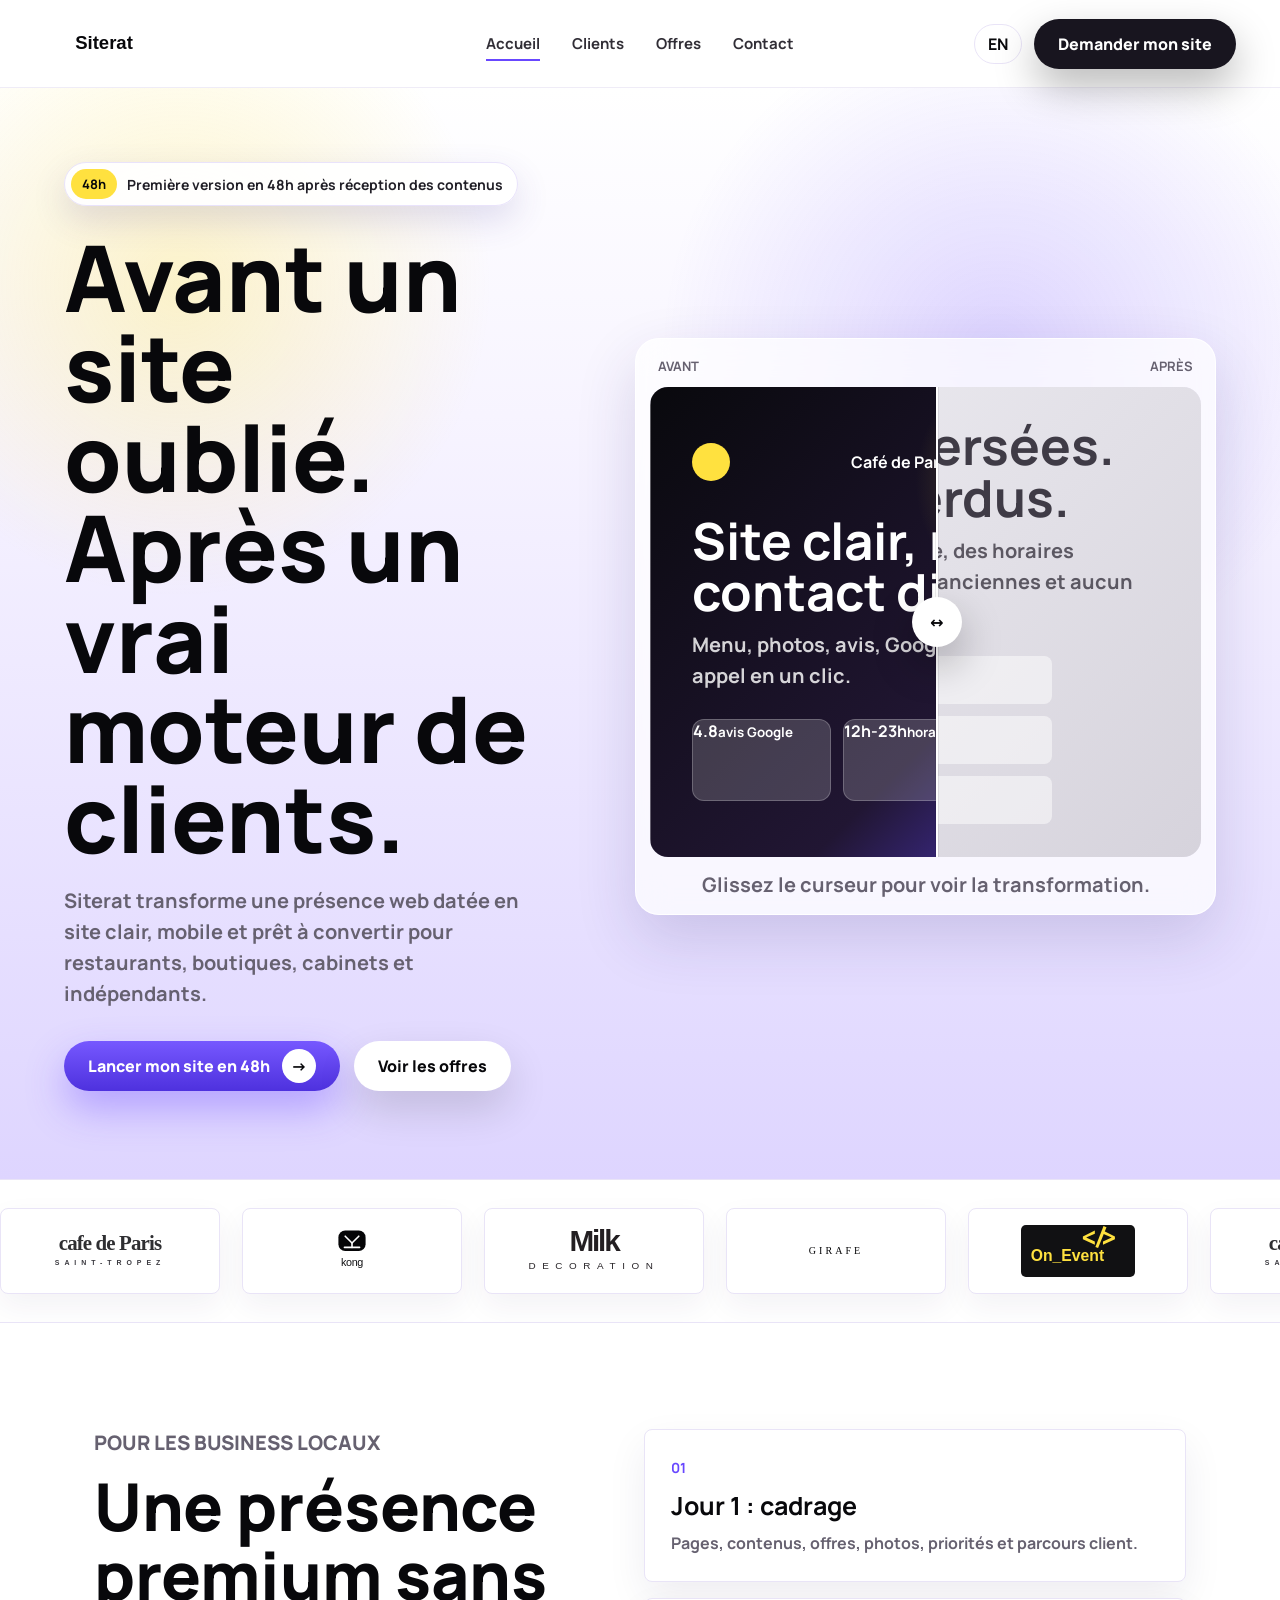
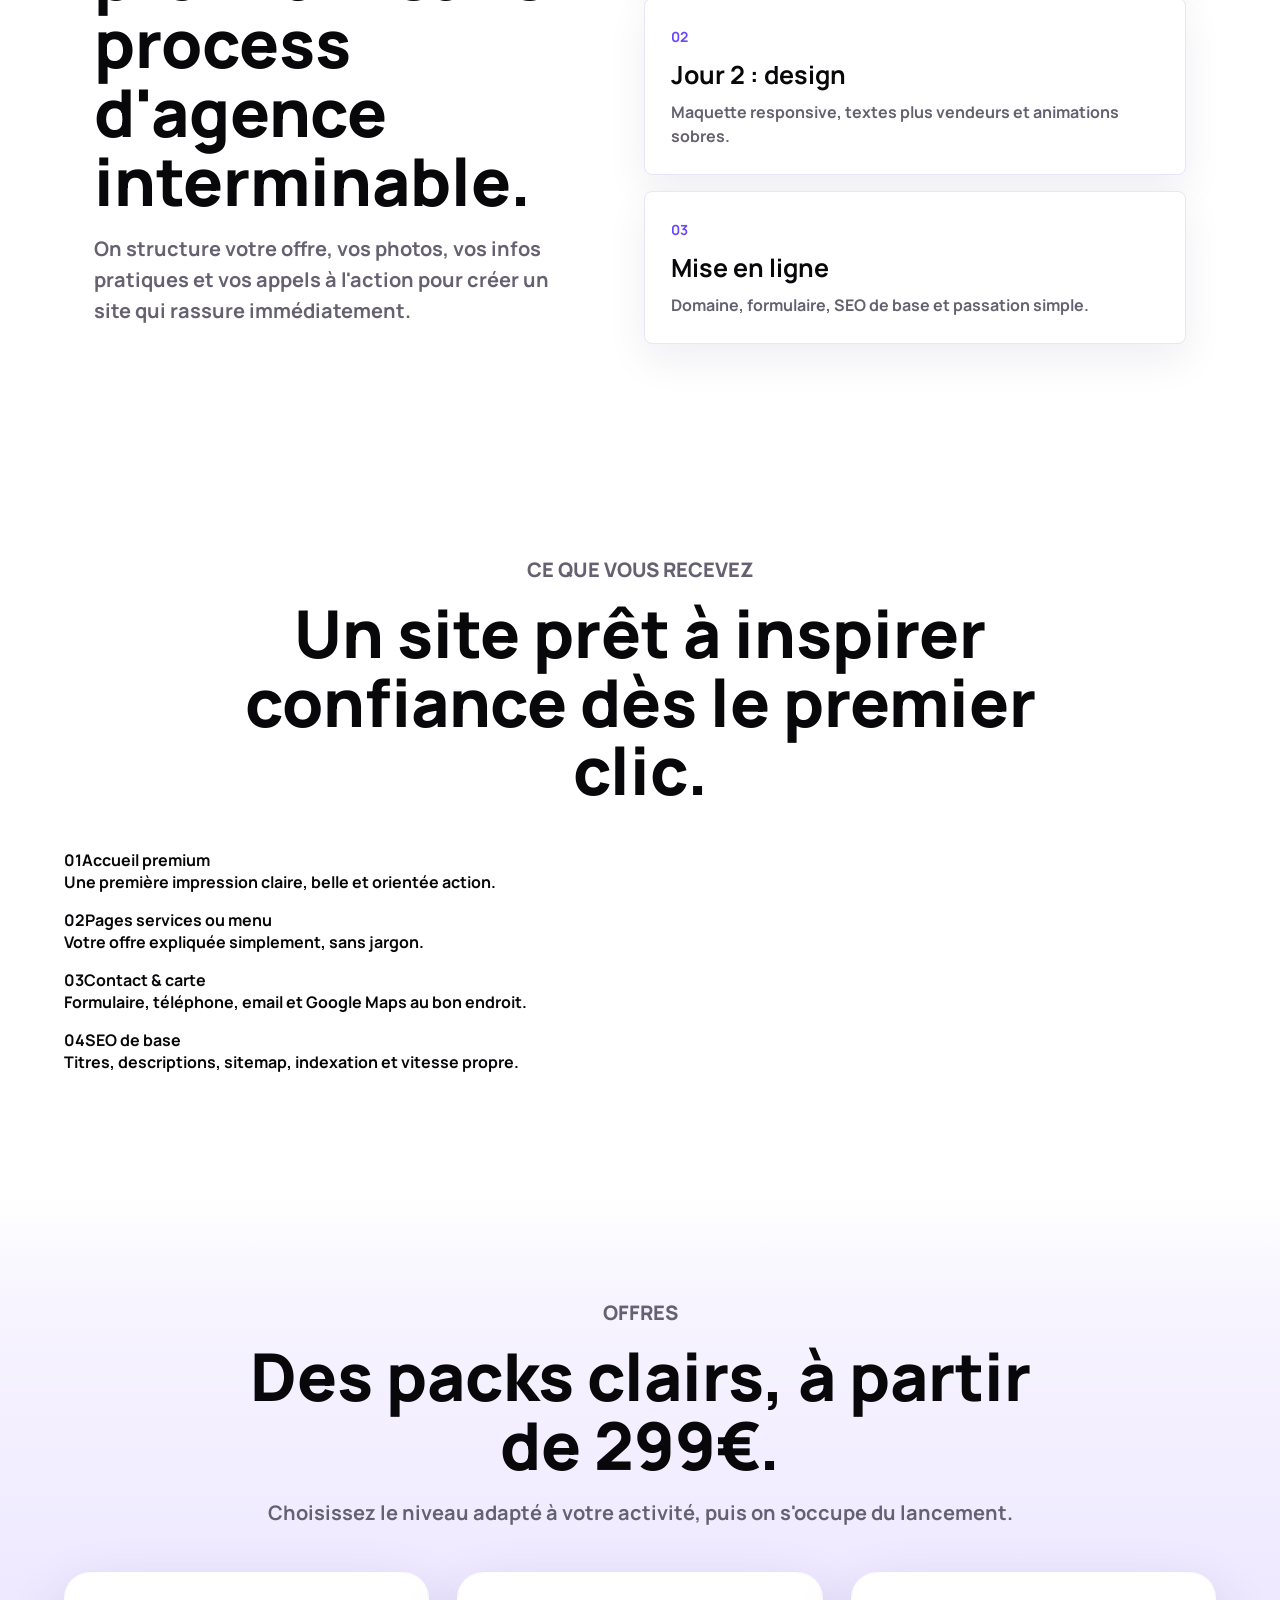
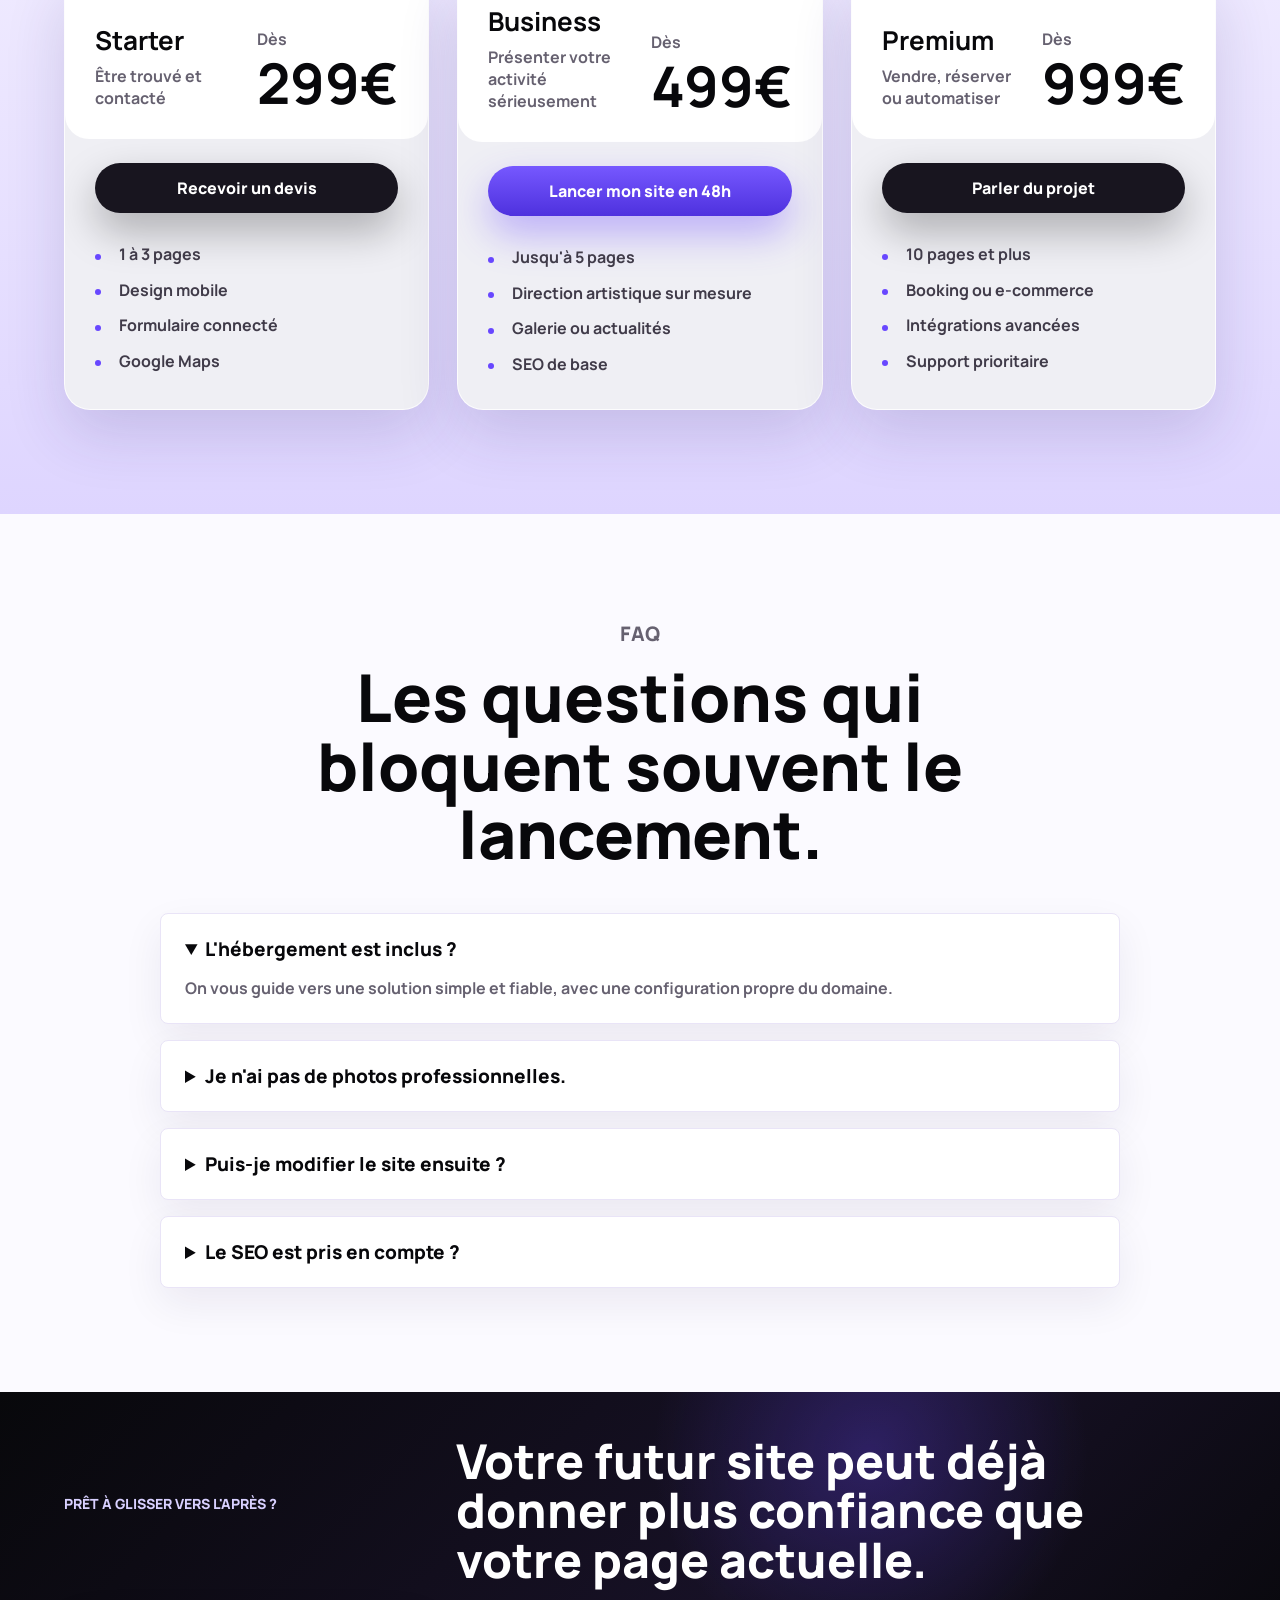
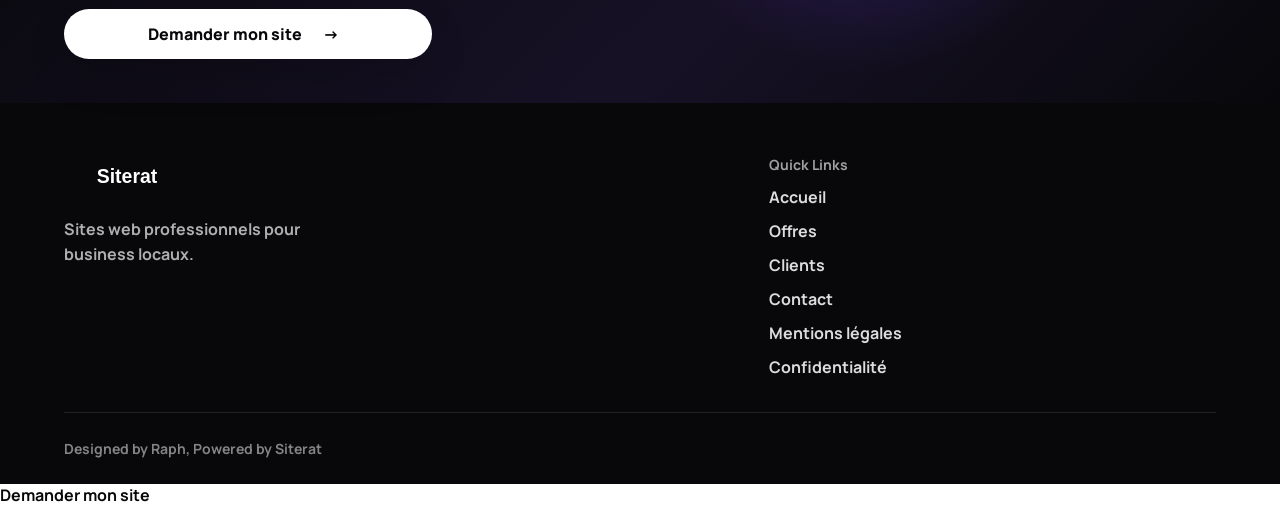
==== commit 4564d92d: "Upgrade Siterat homepage conversion flow" ====
--- a/index.html
+++ b/index.html
@@ -1,14 +1,152 @@
 <!doctype html>
 <html lang="fr">
-<head><meta charset="utf-8"><meta name="viewport" content="width=device-width, initial-scale=1"><title>Siterat | Sites web professionnels en 48h</title><meta name="description" content="Siterat cree des sites web professionnels pour restaurants, boutiques, cabinets et independants. Design premium, prix clair, mise en ligne rapide."><link rel="preconnect" href="https://fonts.googleapis.com"><link rel="preconnect" href="https://fonts.gstatic.com" crossorigin><link href="https://fonts.googleapis.com/css2?family=Manrope:wght@500;600;700;800&display=swap" rel="stylesheet"><link rel="stylesheet" href="styles.css"></head>
-<body data-page="home">
-<header class="site-header" data-header><a class="brand" href="index.html"><img src="assets/siterat-logo-light.svg" alt="Siterat"></a><button class="menu-button" type="button" aria-label="Menu" aria-expanded="false" data-menu-button><span></span><span></span><span></span></button><nav class="nav-links" data-nav><a href="index.html" aria-current="page" data-fr="Accueil" data-en="Home">Accueil</a><a href="customers.html" data-fr="Clients" data-en="Customers">Clients</a><a href="pricing.html" data-fr="Offres" data-en="Pricing">Offres</a><a href="contact.html">Contact</a></nav><div class="header-actions"><button class="lang-toggle" type="button" data-lang-toggle>EN</button><a class="button button-dark header-cta" href="contact.html"><span data-fr="Demander mon site" data-en="Request my site">Demander mon site</span></a></div></header>
-<main>
-<section class="hero hero-home"><div class="hero-copy reveal"><a class="announcement" href="contact.html"><strong>48h</strong><span data-fr="Votre site peut etre en ligne cette semaine" data-en="Your website can be live this week">Votre site peut etre en ligne cette semaine</span></a><h1 data-fr="Avant un site oublie. Apres un vrai moteur de clients." data-en="Before, a forgotten page. After, a client engine.">Avant un site oublie. Apres un vrai moteur de clients.</h1><p data-fr="Siterat transforme une presence web datee en site clair, mobile et pret a convertir pour restaurants, boutiques, cabinets et independants." data-en="Siterat turns an outdated online presence into a polished, mobile-ready website built to convert for local businesses.">Siterat transforme une presence web datee en site clair, mobile et pret a convertir pour restaurants, boutiques, cabinets et independants.</p><div class="hero-actions"><a class="button button-violet" href="contact.html"><span data-fr="Lancer mon site en 48h" data-en="Launch my site in 48h">Lancer mon site en 48h</span><i aria-hidden="true">→</i></a><a class="button button-light" href="pricing.html"><span data-fr="Voir les offres" data-en="See plans">Voir les offres</span></a></div></div><div class="comparison-card reveal" data-comparison style="--split:52%"><div class="comparison-labels"><span data-fr="Avant" data-en="Before">Avant</span><span data-fr="Apres" data-en="After">Apres</span></div><div class="comparison-stage"><div class="mockup before-site"><div class="old-bar"></div><h2 data-fr="Page Facebook inactive" data-en="Inactive Facebook page">Page Facebook inactive</h2><p data-fr="Horaires introuvables, photos anciennes, aucun bouton de reservation." data-en="Hard-to-find hours, old photos, no booking button.">Horaires introuvables, photos anciennes, aucun bouton de reservation.</p><div class="old-feed"><span></span><span></span><span></span></div></div><div class="mockup after-site"><div class="site-top"><span></span><strong>Cafe de Paris</strong><a data-fr="Reserver" data-en="Book">Reserver</a></div><h2 data-fr="Site clair, mobile, contact direct." data-en="Clear website, mobile-first, direct contact.">Site clair, mobile, contact direct.</h2><p data-fr="Menu, photos, Google Maps, formulaire et appel en un clic." data-en="Menu, photos, Google Maps, form and one-click calls.">Menu, photos, Google Maps, formulaire et appel en un clic.</p><div class="after-grid"><span></span><span></span><span></span></div></div><div class="comparison-divider" aria-hidden="true"><span>↔</span></div><input class="comparison-range" data-comparison-range type="range" min="8" max="92" value="52" aria-label="Comparer avant apres"></div><p class="drag-hint" data-fr="Glissez le curseur pour voir la transformation." data-en="Drag the slider to reveal the transformation.">Glissez le curseur pour voir la transformation.</p></div></section>
-<section class="client-strip" aria-label="Logos clients"><div class="client-track"><img src="assets/logo-cafe-de-paris.svg" alt="Cafe de Paris"><img src="assets/logo-kong.svg" alt="Kong"><img src="assets/logo-milk-decoration.svg" alt="Milk Decoration"><img src="assets/logo-girafe.svg" alt="Girafe"><img src="assets/logo-on-event-colored.svg" alt="On Event"><img src="assets/logo-cafe-de-paris.svg" alt="" aria-hidden="true"><img src="assets/logo-kong.svg" alt="" aria-hidden="true"><img src="assets/logo-milk-decoration.svg" alt="" aria-hidden="true"><img src="assets/logo-girafe.svg" alt="" aria-hidden="true"><img src="assets/logo-on-event-colored.svg" alt="" aria-hidden="true"></div></section>
-<section class="split-section section-pad"><div class="section-copy reveal"><p class="eyebrow" data-fr="Pour les business locaux" data-en="For local businesses">Pour les business locaux</p><h2 data-fr="Une presence premium sans process d'agence interminable." data-en="Premium online presence without the endless agency process.">Une presence premium sans process d'agence interminable.</h2><p data-fr="On structure votre offre, vos photos, vos infos pratiques et vos appels a l'action pour creer un site qui rassure immediatement." data-en="We structure your offer, photos, practical information and calls to action into a website that feels trustworthy instantly.">On structure votre offre, vos photos, vos infos pratiques et vos appels a l'action pour creer un site qui rassure immediatement.</p></div><div class="feature-stack"><article class="feature-card reveal"><span>01</span><h3 data-fr="Jour 1 : cadrage" data-en="Day 1: structure">Jour 1 : cadrage</h3><p data-fr="Pages, contenus, offres, photos, priorites et parcours client." data-en="Pages, content, offers, photos, priorities and customer journey.">Pages, contenus, offres, photos, priorites et parcours client.</p></article><article class="feature-card reveal"><span>02</span><h3 data-fr="Jour 2 : design" data-en="Day 2: design">Jour 2 : design</h3><p data-fr="Maquette responsive, textes plus vendeurs, animations sobres." data-en="Responsive layout, sharper copy and subtle motion.">Maquette responsive, textes plus vendeurs, animations sobres.</p></article><article class="feature-card reveal"><span>03</span><h3 data-fr="Mise en ligne" data-en="Go live">Mise en ligne</h3><p data-fr="Domaine, formulaire, SEO de base et passation simple." data-en="Domain, form, basic SEO and simple handoff.">Domaine, formulaire, SEO de base et passation simple.</p></article></div></section>
-<section class="pricing-section section-pad"><div class="section-heading reveal"><p class="eyebrow" data-fr="Offres" data-en="Plans">Offres</p><h2 data-fr="Des packs clairs, a partir de 299€." data-en="Clear packages, from €299.">Des packs clairs, a partir de 299€.</h2><p data-fr="Choisissez le niveau adapte a votre activite, puis on s'occupe du lancement." data-en="Choose the right level for your business, then we handle the launch.">Choisissez le niveau adapte a votre activite, puis on s'occupe du lancement.</p></div><div class="pricing-grid"><article class="price-card reveal"><div class="price-head"><div><h3>Starter</h3><p data-fr="Etre trouve et contacte" data-en="Get found and contacted">Etre trouve et contacte</p></div><div class="price"><span data-fr="Des" data-en="From">Des</span><strong>299€</strong></div></div><a class="button button-dark full" href="contact.html"><span data-fr="Recevoir un devis" data-en="Get a quote">Recevoir un devis</span></a><ul><li data-fr="1 a 3 pages" data-en="1 to 3 pages">1 a 3 pages</li><li data-fr="Design mobile" data-en="Mobile design">Design mobile</li><li data-fr="Formulaire connecte" data-en="Connected form">Formulaire connecte</li><li>Google Maps</li></ul></article><article class="price-card featured reveal"><div class="price-head"><div><h3>Business</h3><p data-fr="Presenter votre activite serieusement" data-en="Present your business seriously">Presenter votre activite serieusement</p></div><div class="price"><span data-fr="Des" data-en="From">Des</span><strong>499€</strong></div></div><a class="button button-violet full" href="contact.html"><span data-fr="Lancer mon site en 48h" data-en="Launch my site in 48h">Lancer mon site en 48h</span></a><ul><li data-fr="Jusqu'a 5 pages" data-en="Up to 5 pages">Jusqu'a 5 pages</li><li data-fr="Direction artistique sur mesure" data-en="Custom art direction">Direction artistique sur mesure</li><li data-fr="Galerie ou actualites" data-en="Gallery or news">Galerie ou actualites</li><li data-fr="SEO de base" data-en="Basic SEO">SEO de base</li></ul></article><article class="price-card reveal"><div class="price-head"><div><h3>Premium</h3><p data-fr="Vendre, reserver ou automatiser" data-en="Sell, book or automate">Vendre, reserver ou automatiser</p></div><div class="price"><span data-fr="Des" data-en="From">Des</span><strong>999€</strong></div></div><a class="button button-dark full" href="contact.html"><span data-fr="Parler du projet" data-en="Discuss the project">Parler du projet</span></a><ul><li data-fr="10 pages et plus" data-en="10+ pages">10 pages et plus</li><li data-fr="Booking ou e-commerce" data-en="Booking or e-commerce">Booking ou e-commerce</li><li data-fr="Integrations avancees" data-en="Advanced integrations">Integrations avancees</li><li data-fr="Support prioritaire" data-en="Priority support">Support prioritaire</li></ul></article></div></section>
-<section class="faq-section section-pad"><div class="section-heading reveal"><p class="eyebrow">FAQ</p><h2 data-fr="Les questions qui bloquent souvent le lancement." data-en="The questions that usually block launch.">Les questions qui bloquent souvent le lancement.</h2></div><div class="faq-grid"><details open><summary data-fr="L'hebergement est inclus ?" data-en="Is hosting included?">L'hebergement est inclus ?</summary><p data-fr="On vous guide vers une solution simple et fiable, avec une configuration propre du domaine." data-en="We guide you toward a simple, reliable setup and configure the domain properly.">On vous guide vers une solution simple et fiable, avec une configuration propre du domaine.</p></details><details><summary data-fr="Je n'ai pas de photos professionnelles." data-en="I don't have professional photos.">Je n'ai pas de photos professionnelles.</summary><p data-fr="On peut partir de vos images existantes, les cadrer proprement et proposer une direction visuelle." data-en="We can start from your current photos, crop them cleanly and suggest a visual direction.">On peut partir de vos images existantes, les cadrer proprement et proposer une direction visuelle.</p></details><details><summary data-fr="Puis-je modifier le site ensuite ?" data-en="Can I update the site later?">Puis-je modifier le site ensuite ?</summary><p data-fr="Oui. La structure reste lisible et on peut prevoir une option de maintenance si vous preferez deleguer." data-en="Yes. The structure stays readable, and maintenance can be added if you prefer to delegate.">Oui. La structure reste lisible et on peut prevoir une option de maintenance si vous preferez deleguer.</p></details><details><summary data-fr="Le SEO est pris en compte ?" data-en="Is SEO included?">Le SEO est pris en compte ?</summary><p data-fr="Les bases sont integrees : titres, descriptions, vitesse, responsive et parcours clair." data-en="The essentials are included: titles, descriptions, speed, responsiveness and a clear journey.">Les bases sont integrees : titres, descriptions, vitesse, responsive et parcours clair.</p></details></div></section>
-<section class="bottom-cta"><div class="bottom-cta-inner reveal"><p class="eyebrow" data-fr="Pret a glisser vers l'apres ?" data-en="Ready to slide into the after?">Pret a glisser vers l'apres ?</p><h2 data-fr="Votre futur site peut deja donner plus confiance que votre page actuelle." data-en="Your future site can already feel more trustworthy than your current page.">Votre futur site peut deja donner plus confiance que votre page actuelle.</h2><a class="button button-light" href="contact.html"><span data-fr="Demander mon site" data-en="Request my site">Demander mon site</span><i aria-hidden="true">→</i></a></div></section>
-</main><footer class="site-footer"><div><a class="footer-brand" href="index.html"><img src="assets/siterat-logo-dark.svg" alt="Siterat"></a><p data-fr="Sites web professionnels pour business locaux." data-en="Professional websites for local businesses.">Sites web professionnels pour business locaux.</p></div><nav class="footer-links"><strong>Quick Links</strong><a href="index.html" data-fr="Accueil" data-en="Home">Accueil</a><a href="pricing.html" data-fr="Offres" data-en="Pricing">Offres</a><a href="customers.html" data-fr="Clients" data-en="Customers">Clients</a><a href="contact.html">Contact</a></nav><div class="footer-bottom"><span>Designed by Raph, Powered by Siterat</span></div></footer><script src="script.js"></script>
-</body></html>
+  <head>
+    <meta charset="utf-8" />
+    <meta name="viewport" content="width=device-width, initial-scale=1" />
+    <title>Siterat | Sites web professionnels en 48h</title>
+    <meta name="description" content="Siterat cr&eacute;e des sites web professionnels pour restaurants, boutiques, cabinets et ind&eacute;pendants. Premi&egrave;re version en 48h apr&egrave;s r&eacute;ception des contenus." />
+    <link rel="canonical" href="https://siterat.fr/" />
+    <meta name="theme-color" content="#6847ff" />
+    <meta property="og:type" content="website" />
+    <meta property="og:title" content="Siterat | Sites web professionnels en 48h" />
+    <meta property="og:description" content="Transformez une page oubli&eacute;e en site clair, mobile et pr&ecirc;t &agrave; convertir." />
+    <meta property="og:url" content="https://siterat.fr/" />
+    <meta property="og:image" content="https://siterat.fr/assets/og-siterat.svg" />
+    <meta name="twitter:card" content="summary_large_image" />
+    <link rel="icon" href="assets/favicon.svg" type="image/svg+xml" />
+    <link rel="preconnect" href="https://fonts.googleapis.com" />
+    <link rel="preconnect" href="https://fonts.gstatic.com" crossorigin />
+    <link href="https://fonts.googleapis.com/css2?family=Manrope:wght@500;600;700;800&display=swap" rel="stylesheet" />
+    <link rel="stylesheet" href="styles.css" />
+  </head>
+  <body data-page="home">
+    <header class="site-header" data-header>
+      <a class="brand" href="index.html" aria-label="Siterat"><img src="assets/siterat-logo-light.svg" alt="Siterat" /></a>
+      <button class="menu-button" type="button" aria-label="Menu" aria-expanded="false" data-menu-button><span></span><span></span><span></span></button>
+      <nav class="nav-links" aria-label="Navigation principale" data-nav>
+        <a href="index.html" aria-current="page" data-fr="Accueil" data-en="Home">Accueil</a>
+        <a href="customers.html" data-fr="Clients" data-en="Customers">Clients</a>
+        <a href="pricing.html" data-fr="Offres" data-en="Pricing">Offres</a>
+        <a href="contact.html">Contact</a>
+      </nav>
+      <div class="header-actions">
+        <button class="lang-toggle" type="button" data-lang-toggle aria-label="Switch to English">EN</button>
+        <a class="button button-dark header-cta" href="contact.html"><span data-fr="Demander mon site" data-en="Request my site">Demander mon site</span></a>
+      </div>
+    </header>
+
+    <main>
+      <section class="hero hero-home">
+        <div class="hero-copy reveal">
+          <a class="announcement" href="contact.html">
+            <strong>48h</strong>
+            <span data-fr="Premi&egrave;re version en 48h apr&egrave;s r&eacute;ception des contenus" data-en="First version in 48h after receiving your content">Premi&egrave;re version en 48h apr&egrave;s r&eacute;ception des contenus</span>
+          </a>
+          <h1 data-fr="Avant un site oubli&eacute;. Apr&egrave;s un vrai moteur de clients." data-en="Before, a forgotten page. After, a client engine.">Avant un site oubli&eacute;. Apr&egrave;s un vrai moteur de clients.</h1>
+          <p data-fr="Siterat transforme une pr&eacute;sence web dat&eacute;e en site clair, mobile et pr&ecirc;t &agrave; convertir pour restaurants, boutiques, cabinets et ind&eacute;pendants." data-en="Siterat turns an outdated online presence into a polished, mobile-ready website built to convert for local businesses.">Siterat transforme une pr&eacute;sence web dat&eacute;e en site clair, mobile et pr&ecirc;t &agrave; convertir pour restaurants, boutiques, cabinets et ind&eacute;pendants.</p>
+          <div class="hero-actions">
+            <a class="button button-violet" href="contact.html"><span data-fr="Lancer mon site en 48h" data-en="Launch my site in 48h">Lancer mon site en 48h</span><i aria-hidden="true">&rarr;</i></a>
+            <a class="button button-light" href="pricing.html"><span data-fr="Voir les offres" data-en="See plans">Voir les offres</span></a>
+          </div>
+        </div>
+
+        <div class="comparison-card reveal" data-comparison style="--split: 52%;">
+          <div class="comparison-labels"><span data-fr="Avant" data-en="Before">Avant</span><span data-fr="Apr&egrave;s" data-en="After">Apr&egrave;s</span></div>
+          <div class="comparison-stage">
+            <div class="mockup before-site">
+              <div class="old-browser"><span></span><span></span><span></span></div>
+              <h2 data-fr="Infos dispers&eacute;es. Clients perdus." data-en="Scattered info. Lost customers.">Infos dispers&eacute;es. Clients perdus.</h2>
+              <p data-fr="Une page sociale inactive, des horaires introuvables, des photos anciennes et aucun bouton de r&eacute;servation." data-en="An inactive social page, hard-to-find hours, old photos and no booking button.">Une page sociale inactive, des horaires introuvables, des photos anciennes et aucun bouton de r&eacute;servation.</p>
+              <div class="old-feed"><span></span><span></span><span></span></div>
+            </div>
+            <div class="mockup after-site">
+              <div class="site-top"><span></span><strong>Caf&eacute; de Paris</strong><a data-fr="R&eacute;server" data-en="Book">R&eacute;server</a></div>
+              <h2 data-fr="Site clair, mobile, contact direct." data-en="Clear website, mobile-first, direct contact.">Site clair, mobile, contact direct.</h2>
+              <p data-fr="Menu, photos, avis, Google Maps, formulaire et appel en un clic." data-en="Menu, photos, reviews, Google Maps, form and one-click calls.">Menu, photos, avis, Google Maps, formulaire et appel en un clic.</p>
+              <div class="after-grid">
+                <span><b>4.8</b><small>avis Google</small></span>
+                <span><b>12h-23h</b><small>horaires</small></span>
+                <span><b>1 clic</b><small>r&eacute;server</small></span>
+              </div>
+            </div>
+            <div class="comparison-divider" aria-hidden="true"><span>&harr;</span></div>
+            <input class="comparison-range" data-comparison-range type="range" min="8" max="92" value="52" aria-label="Comparer l'avant et l'apr&egrave;s" />
+          </div>
+          <p class="drag-hint" data-fr="Glissez le curseur pour voir la transformation." data-en="Drag the slider to reveal the transformation.">Glissez le curseur pour voir la transformation.</p>
+        </div>
+      </section>
+
+      <section class="client-strip" aria-label="Logos clients">
+        <div class="client-track">
+          <img src="assets/logo-cafe-de-paris.svg" alt="Caf&eacute; de Paris" /><img src="assets/logo-kong.svg" alt="Kong" /><img src="assets/logo-milk-decoration.svg" alt="Milk Decoration" /><img src="assets/logo-girafe.svg" alt="Girafe" /><img src="assets/logo-on-event-colored.svg" alt="On Event" />
+          <img src="assets/logo-cafe-de-paris.svg" alt="" aria-hidden="true" /><img src="assets/logo-kong.svg" alt="" aria-hidden="true" /><img src="assets/logo-milk-decoration.svg" alt="" aria-hidden="true" /><img src="assets/logo-girafe.svg" alt="" aria-hidden="true" /><img src="assets/logo-on-event-colored.svg" alt="" aria-hidden="true" />
+        </div>
+      </section>
+
+      <section class="split-section section-pad">
+        <div class="section-copy reveal">
+          <p class="eyebrow" data-fr="Pour les business locaux" data-en="For local businesses">Pour les business locaux</p>
+          <h2 data-fr="Une pr&eacute;sence premium sans process d'agence interminable." data-en="Premium online presence without the endless agency process.">Une pr&eacute;sence premium sans process d'agence interminable.</h2>
+          <p data-fr="On structure votre offre, vos photos, vos infos pratiques et vos appels &agrave; l'action pour cr&eacute;er un site qui rassure imm&eacute;diatement." data-en="We structure your offer, photos, practical information and calls to action into a website that feels trustworthy instantly.">On structure votre offre, vos photos, vos infos pratiques et vos appels &agrave; l'action pour cr&eacute;er un site qui rassure imm&eacute;diatement.</p>
+        </div>
+        <div class="feature-stack">
+          <article class="feature-card reveal"><span>01</span><h3 data-fr="Jour 1 : cadrage" data-en="Day 1: structure">Jour 1 : cadrage</h3><p data-fr="Pages, contenus, offres, photos, priorit&eacute;s et parcours client." data-en="Pages, content, offers, photos, priorities and customer journey.">Pages, contenus, offres, photos, priorit&eacute;s et parcours client.</p></article>
+          <article class="feature-card reveal"><span>02</span><h3 data-fr="Jour 2 : design" data-en="Day 2: design">Jour 2 : design</h3><p data-fr="Maquette responsive, textes plus vendeurs et animations sobres." data-en="Responsive layout, sharper copy and subtle motion.">Maquette responsive, textes plus vendeurs et animations sobres.</p></article>
+          <article class="feature-card reveal"><span>03</span><h3 data-fr="Mise en ligne" data-en="Go live">Mise en ligne</h3><p data-fr="Domaine, formulaire, SEO de base et passation simple." data-en="Domain, form, basic SEO and simple handoff.">Domaine, formulaire, SEO de base et passation simple.</p></article>
+        </div>
+      </section>
+
+      <section class="deliverables-section section-pad">
+        <div class="section-heading reveal">
+          <p class="eyebrow" data-fr="Ce que vous recevez" data-en="What you get">Ce que vous recevez</p>
+          <h2 data-fr="Un site pr&ecirc;t &agrave; inspirer confiance d&egrave;s le premier clic." data-en="A website ready to build trust from the first click.">Un site pr&ecirc;t &agrave; inspirer confiance d&egrave;s le premier clic.</h2>
+        </div>
+        <div class="deliverables-grid">
+          <article><span>01</span><strong data-fr="Accueil premium" data-en="Premium homepage">Accueil premium</strong><p data-fr="Une premi&egrave;re impression claire, belle et orient&eacute;e action." data-en="A clear, polished first impression built around action.">Une premi&egrave;re impression claire, belle et orient&eacute;e action.</p></article>
+          <article><span>02</span><strong data-fr="Pages services ou menu" data-en="Services or menu pages">Pages services ou menu</strong><p data-fr="Votre offre expliqu&eacute;e simplement, sans jargon." data-en="Your offer explained simply, without jargon.">Votre offre expliqu&eacute;e simplement, sans jargon.</p></article>
+          <article><span>03</span><strong data-fr="Contact &amp; carte" data-en="Contact &amp; map">Contact &amp; carte</strong><p data-fr="Formulaire, t&eacute;l&eacute;phone, email et Google Maps au bon endroit." data-en="Form, phone, email and Google Maps in the right place.">Formulaire, t&eacute;l&eacute;phone, email et Google Maps au bon endroit.</p></article>
+          <article><span>04</span><strong data-fr="SEO de base" data-en="Basic SEO">SEO de base</strong><p data-fr="Titres, descriptions, sitemap, indexation et vitesse propre." data-en="Titles, descriptions, sitemap, indexing and clean speed.">Titres, descriptions, sitemap, indexation et vitesse propre.</p></article>
+        </div>
+      </section>
+
+      <section class="pricing-section section-pad">
+        <div class="section-heading reveal">
+          <p class="eyebrow" data-fr="Offres" data-en="Plans">Offres</p>
+          <h2 data-fr="Des packs clairs, &agrave; partir de 299&euro;." data-en="Clear packages, from &euro;299.">Des packs clairs, &agrave; partir de 299&euro;.</h2>
+          <p data-fr="Choisissez le niveau adapt&eacute; &agrave; votre activit&eacute;, puis on s'occupe du lancement." data-en="Choose the right level for your business, then we handle the launch.">Choisissez le niveau adapt&eacute; &agrave; votre activit&eacute;, puis on s'occupe du lancement.</p>
+        </div>
+        <div class="pricing-grid">
+          <article class="price-card reveal"><div class="price-head"><div><h3>Starter</h3><p data-fr="&Ecirc;tre trouv&eacute; et contact&eacute;" data-en="Get found and contacted">&Ecirc;tre trouv&eacute; et contact&eacute;</p></div><div class="price"><span data-fr="D&egrave;s" data-en="From">D&egrave;s</span><strong>299&euro;</strong></div></div><a class="button button-dark full" href="contact.html"><span data-fr="Recevoir un devis" data-en="Get a quote">Recevoir un devis</span></a><ul><li data-fr="1 &agrave; 3 pages" data-en="1 to 3 pages">1 &agrave; 3 pages</li><li>Design mobile</li><li data-fr="Formulaire connect&eacute;" data-en="Connected form">Formulaire connect&eacute;</li><li>Google Maps</li></ul></article>
+          <article class="price-card featured reveal"><div class="price-head"><div><h3>Business</h3><p data-fr="Pr&eacute;senter votre activit&eacute; s&eacute;rieusement" data-en="Present your business seriously">Pr&eacute;senter votre activit&eacute; s&eacute;rieusement</p></div><div class="price"><span data-fr="D&egrave;s" data-en="From">D&egrave;s</span><strong>499&euro;</strong></div></div><a class="button button-violet full" href="contact.html"><span data-fr="Lancer mon site en 48h" data-en="Launch my site in 48h">Lancer mon site en 48h</span></a><ul><li data-fr="Jusqu'&agrave; 5 pages" data-en="Up to 5 pages">Jusqu'&agrave; 5 pages</li><li data-fr="Direction artistique sur mesure" data-en="Custom art direction">Direction artistique sur mesure</li><li data-fr="Galerie ou actualit&eacute;s" data-en="Gallery or news">Galerie ou actualit&eacute;s</li><li>SEO de base</li></ul></article>
+          <article class="price-card reveal"><div class="price-head"><div><h3>Premium</h3><p data-fr="Vendre, r&eacute;server ou automatiser" data-en="Sell, book or automate">Vendre, r&eacute;server ou automatiser</p></div><div class="price"><span data-fr="D&egrave;s" data-en="From">D&egrave;s</span><strong>999&euro;</strong></div></div><a class="button button-dark full" href="contact.html"><span data-fr="Parler du projet" data-en="Discuss the project">Parler du projet</span></a><ul><li>10 pages et plus</li><li>Booking ou e-commerce</li><li data-fr="Int&eacute;grations avanc&eacute;es" data-en="Advanced integrations">Int&eacute;grations avanc&eacute;es</li><li>Support prioritaire</li></ul></article>
+        </div>
+      </section>
+
+      <section class="faq-section section-pad">
+        <div class="section-heading reveal"><p class="eyebrow">FAQ</p><h2 data-fr="Les questions qui bloquent souvent le lancement." data-en="The questions that usually block launch.">Les questions qui bloquent souvent le lancement.</h2></div>
+        <div class="faq-grid">
+          <details open><summary data-fr="L'h&eacute;bergement est inclus ?" data-en="Is hosting included?">L'h&eacute;bergement est inclus ?</summary><p data-fr="On vous guide vers une solution simple et fiable, avec une configuration propre du domaine." data-en="We guide you toward a simple, reliable setup and configure the domain properly.">On vous guide vers une solution simple et fiable, avec une configuration propre du domaine.</p></details>
+          <details><summary data-fr="Je n'ai pas de photos professionnelles." data-en="I don't have professional photos.">Je n'ai pas de photos professionnelles.</summary><p data-fr="On peut partir de vos images existantes, les cadrer proprement et proposer une direction visuelle coh&eacute;rente." data-en="We can start from your current photos, crop them cleanly and suggest a coherent visual direction.">On peut partir de vos images existantes, les cadrer proprement et proposer une direction visuelle coh&eacute;rente.</p></details>
+          <details><summary data-fr="Puis-je modifier le site ensuite ?" data-en="Can I update the site later?">Puis-je modifier le site ensuite ?</summary><p data-fr="Oui. La structure reste lisible, et une option de maintenance peut &ecirc;tre ajout&eacute;e si vous pr&eacute;f&eacute;rez d&eacute;l&eacute;guer." data-en="Yes. The structure stays readable, and maintenance can be added if you prefer to delegate.">Oui. La structure reste lisible, et une option de maintenance peut &ecirc;tre ajout&eacute;e si vous pr&eacute;f&eacute;rez d&eacute;l&eacute;guer.</p></details>
+          <details><summary data-fr="Le SEO est pris en compte ?" data-en="Is SEO included?">Le SEO est pris en compte ?</summary><p data-fr="Les bases sont int&eacute;gr&eacute;es : titres, descriptions, vitesse, responsive, sitemap et parcours clair." data-en="The essentials are included: titles, descriptions, speed, responsiveness, sitemap and a clear journey.">Les bases sont int&eacute;gr&eacute;es : titres, descriptions, vitesse, responsive, sitemap et parcours clair.</p></details>
+        </div>
+      </section>
+
+      <section class="bottom-cta">
+        <div class="bottom-cta-inner reveal">
+          <p class="eyebrow" data-fr="Pr&ecirc;t &agrave; glisser vers l'apr&egrave;s ?" data-en="Ready to slide into the after?">Pr&ecirc;t &agrave; glisser vers l'apr&egrave;s ?</p>
+          <h2 data-fr="Votre futur site peut d&eacute;j&agrave; donner plus confiance que votre page actuelle." data-en="Your future site can already feel more trustworthy than your current page.">Votre futur site peut d&eacute;j&agrave; donner plus confiance que votre page actuelle.</h2>
+          <a class="button button-light" href="contact.html"><span data-fr="Demander mon site" data-en="Request my site">Demander mon site</span><i aria-hidden="true">&rarr;</i></a>
+        </div>
+      </section>
+    </main>
+
+    <footer class="site-footer">
+      <div><a class="footer-brand" href="index.html"><img src="assets/siterat-logo-dark.svg" alt="Siterat" /></a><p data-fr="Sites web professionnels pour business locaux." data-en="Professional websites for local businesses.">Sites web professionnels pour business locaux.</p></div>
+      <nav class="footer-links" aria-label="Footer"><strong>Quick Links</strong><a href="index.html" data-fr="Accueil" data-en="Home">Accueil</a><a href="pricing.html" data-fr="Offres" data-en="Pricing">Offres</a><a href="customers.html" data-fr="Clients" data-en="Customers">Clients</a><a href="contact.html">Contact</a><a href="mentions-legales.html" data-fr="Mentions l&eacute;gales" data-en="Legal notice">Mentions l&eacute;gales</a><a href="confidentialite.html" data-fr="Confidentialit&eacute;" data-en="Privacy">Confidentialit&eacute;</a></nav>
+      <div class="footer-bottom"><span>Designed by Raph, Powered by Siterat</span></div>
+    </footer>
+    <a class="mobile-sticky-cta" href="contact.html" data-fr="Demander mon site" data-en="Request my site">Demander mon site</a>
+    <script src="script.js"></script>
+  </body>
+</html>
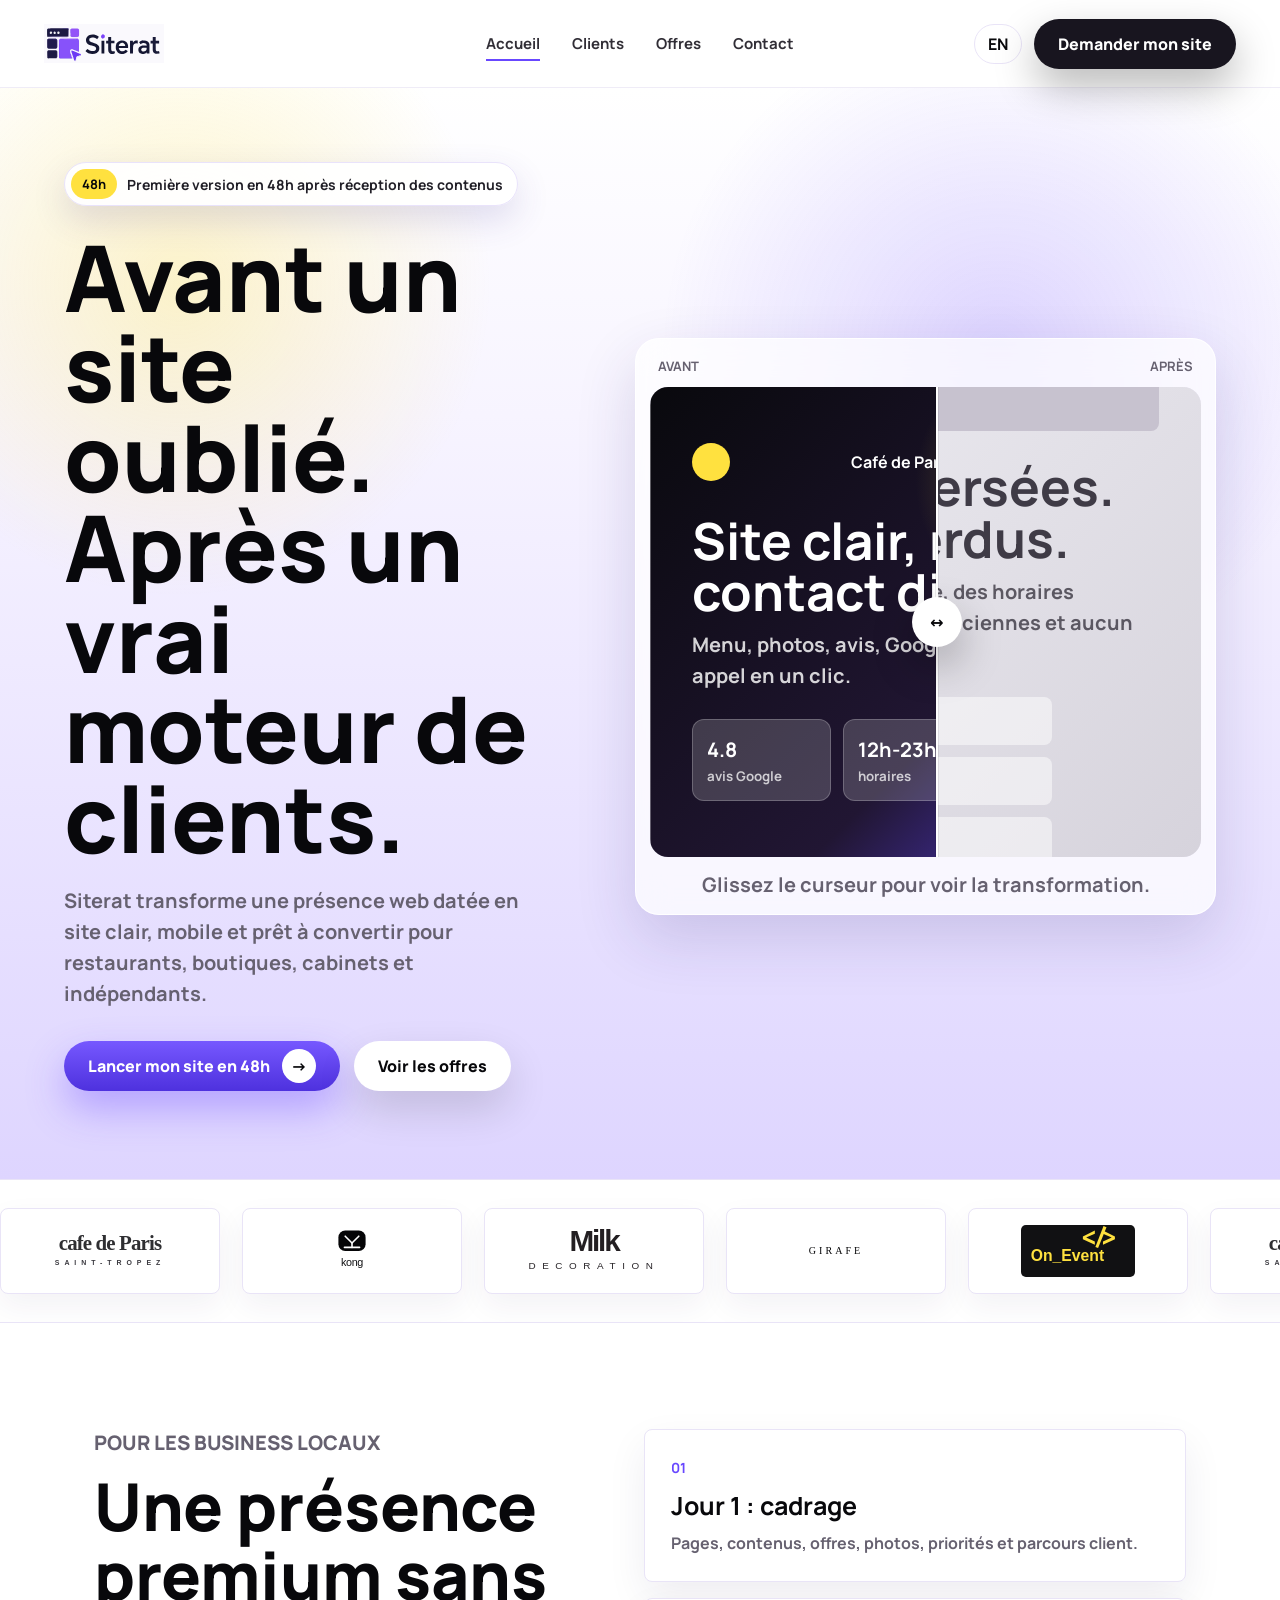
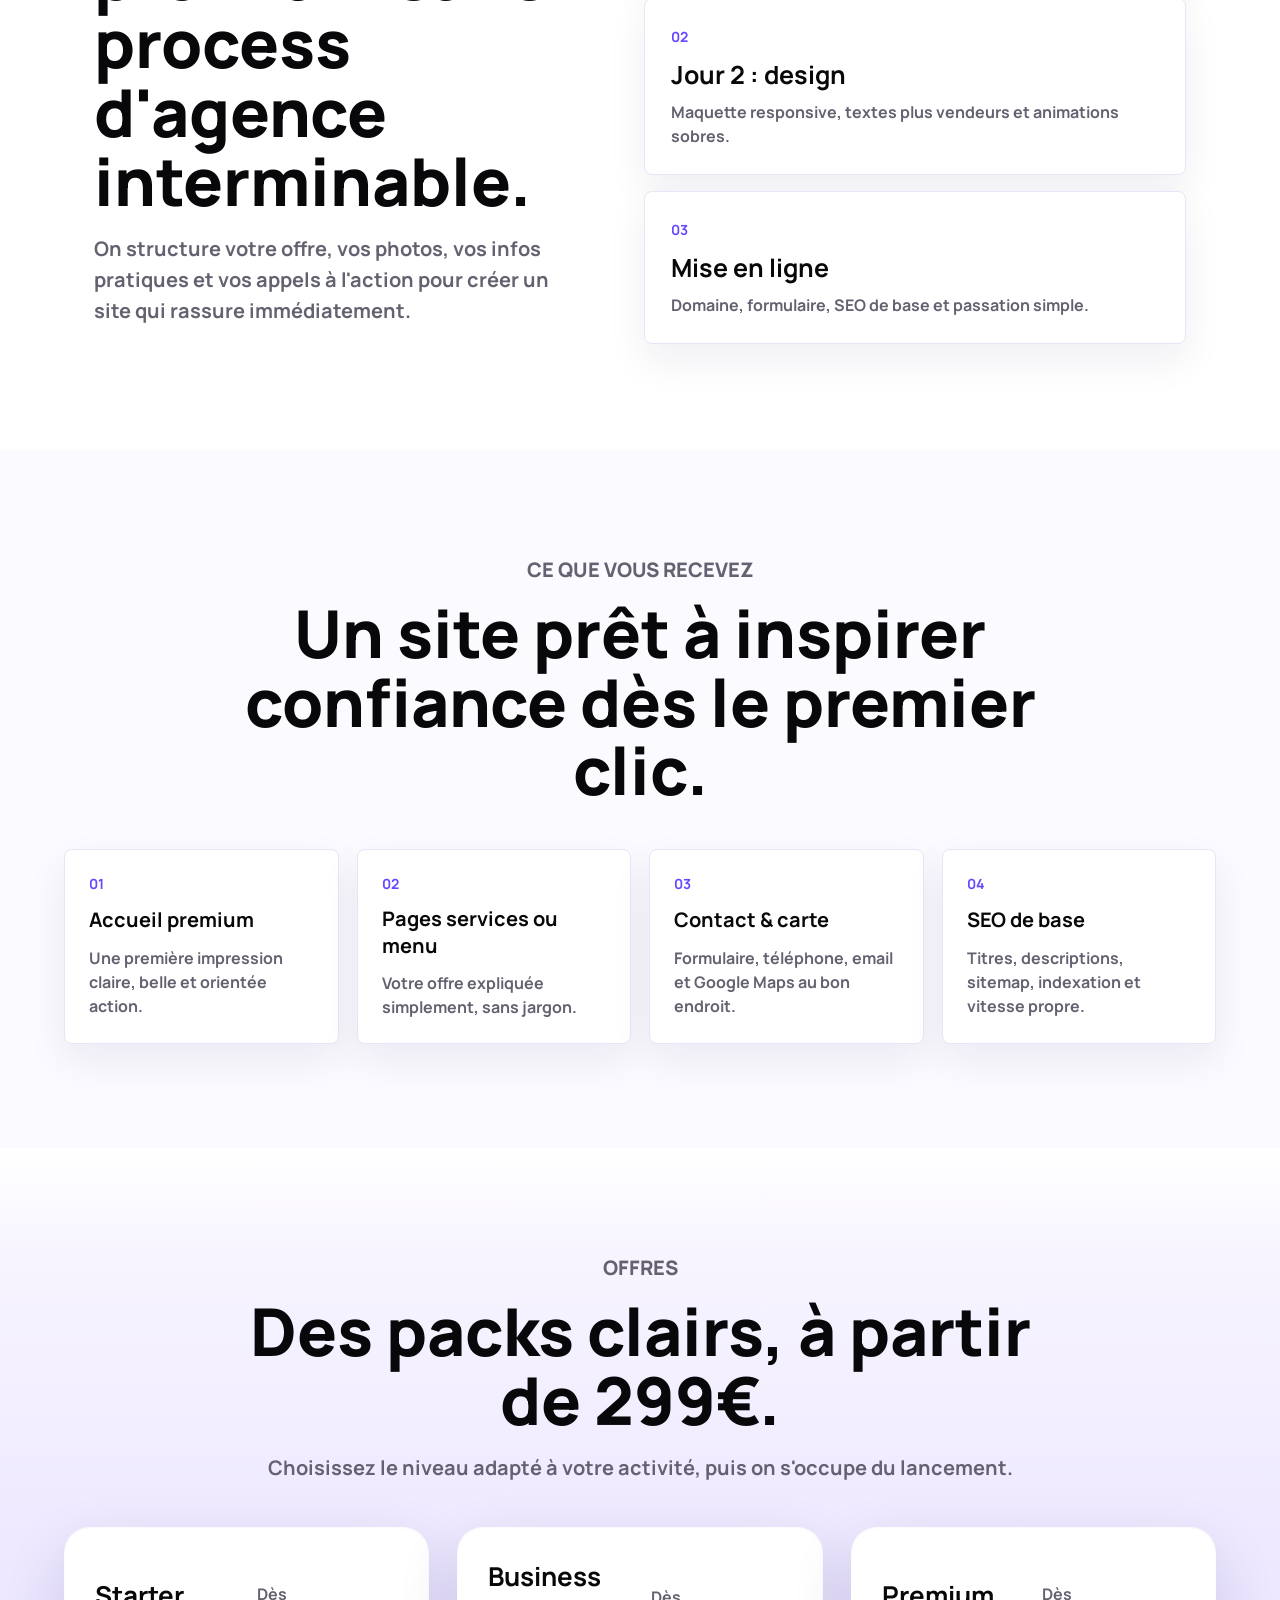
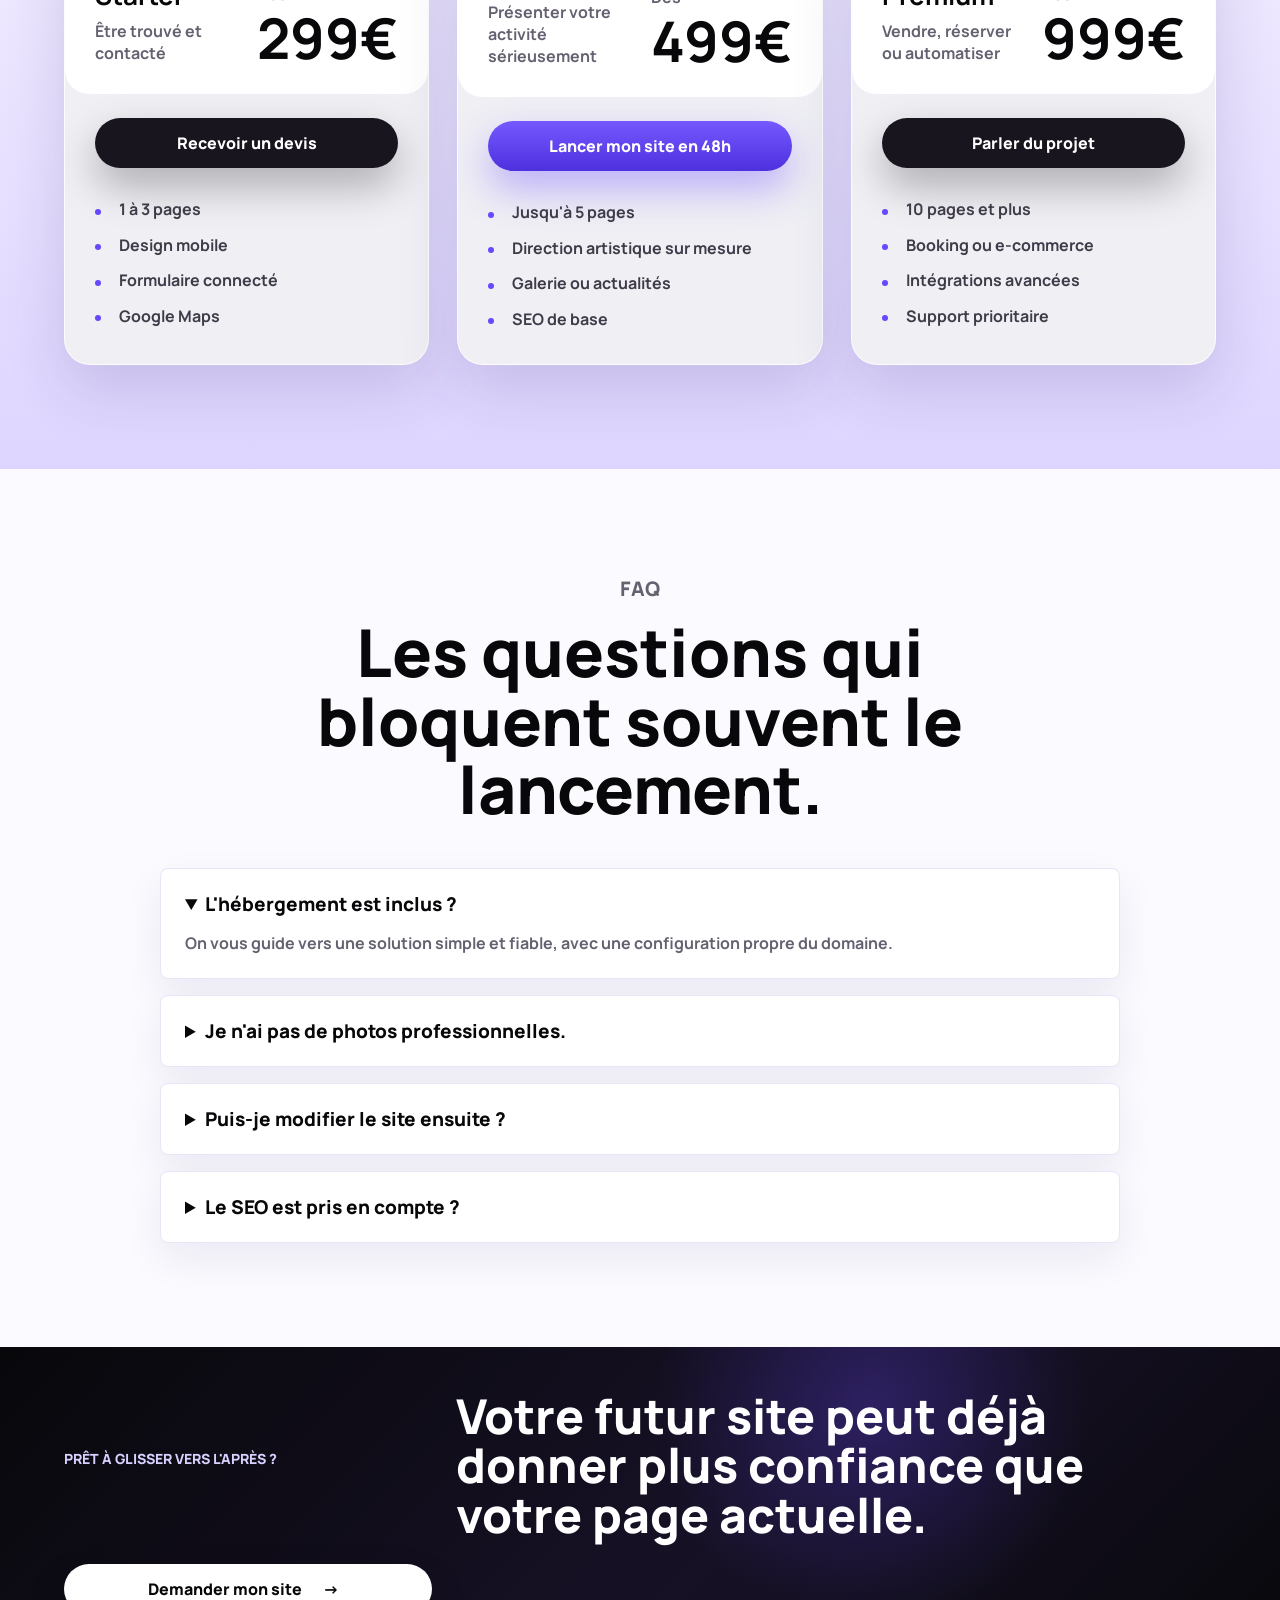
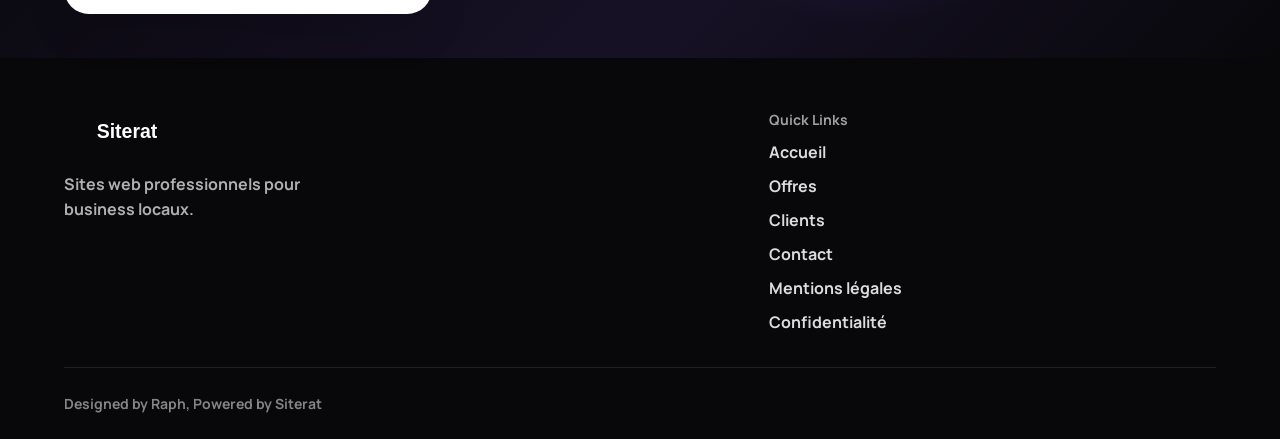
==== commit 2802f7f7: "Update logo image source in index.html" ====
--- a/index.html
+++ b/index.html
@@ -21,7 +21,7 @@
   </head>
   <body data-page="home">
     <header class="site-header" data-header>
-      <a class="brand" href="index.html" aria-label="Siterat"><img src="assets/siterat-logo-light.svg" alt="Siterat" /></a>
+      <a class="brand" href="index.html" aria-label="Siterat"><img src="assets/Siterat_logo_white_background.svg" alt="Siterat" /></a>
       <button class="menu-button" type="button" aria-label="Menu" aria-expanded="false" data-menu-button><span></span><span></span><span></span></button>
       <nav class="nav-links" aria-label="Navigation principale" data-nav>
         <a href="index.html" aria-current="page" data-fr="Accueil" data-en="Home">Accueil</a>
--- a/styles.css
+++ b/styles.css
@@ -1 +1,250 @@
-:root{--ink:#08080b;--ink2:#18151f;--muted:#666170;--paper:#fff;--soft:#f7f5ff;--line:#e9e4f7;--lav:#ded5ff;--violet:#6847ff;--violet2:#4e31de;--yellow:#ffe13f;--r:8px;--shadow:0 24px 60px rgba(52,38,115,.16);--dark-shadow:0 18px 42px rgba(0,0,0,.28)}*{box-sizing:border-box}html{scroll-behavior:smooth}body{margin:0;color:var(--ink);background:var(--paper);font-family:Manrope,Inter,system-ui,-apple-system,BlinkMacSystemFont,"Segoe UI",sans-serif;font-weight:700;letter-spacing:0}img{display:block;max-width:100%}a{color:inherit;text-decoration:none}button,input,textarea{font:inherit}.site-header{position:sticky;top:0;z-index:20;display:grid;grid-template-columns:1fr auto 1fr;align-items:center;gap:24px;min-height:88px;padding:16px clamp(20px,4vw,44px);background:rgba(255,255,255,.92);border-bottom:1px solid rgba(238,234,247,.9);backdrop-filter:blur(18px)}.brand img{width:auto;max-width:120px;max-height:42px;object-fit:contain}.nav-links{display:flex;align-items:center;justify-content:center;gap:clamp(18px,3vw,32px);color:#312e36;font-size:15px}.nav-links a{position:relative;padding:10px 0}.nav-links a:after{position:absolute;right:0;bottom:3px;left:0;height:2px;content:"";background:var(--violet);transform:scaleX(0);transition:transform .18s}.nav-links a:hover:after,.nav-links a[aria-current=page]:after{transform:scaleX(1)}.header-actions{display:flex;justify-self:end;align-items:center;gap:12px}.lang-toggle{width:48px;height:40px;border:1px solid var(--line);border-radius:999px;color:var(--ink);background:#fff;cursor:pointer}.menu-button{display:none;justify-self:end;width:46px;height:46px;border:1px solid var(--line);border-radius:999px;background:#fff}.menu-button span{display:block;width:18px;height:2px;margin:4px auto;background:var(--ink);border-radius:10px}.button{display:inline-flex;align-items:center;justify-content:center;gap:12px;min-height:50px;padding:0 24px;border:0;border-radius:999px;cursor:pointer;font-weight:800;line-height:1;transition:transform .18s,box-shadow .18s}.button:hover{transform:translateY(-2px)}.button i{display:grid;width:34px;height:34px;place-items:center;color:var(--ink);background:#fff;border-radius:999px;font-style:normal}.button-dark{color:#fff;background:var(--ink2);box-shadow:var(--dark-shadow)}.button-violet{color:#fff;background:linear-gradient(180deg,#7658ff,var(--violet2));box-shadow:0 18px 38px rgba(104,71,255,.38)}.button-light{color:var(--ink);background:#fff;box-shadow:0 18px 42px rgba(0,0,0,.14)}.hero,.page-hero{position:relative;overflow:hidden;background:radial-gradient(circle at 14% 18%,rgba(255,225,63,.28),transparent 22%),radial-gradient(circle at 78% 24%,rgba(104,71,255,.2),transparent 26%),linear-gradient(180deg,#fff 0%,#f7f4ff 30%,var(--lav) 100%)}.hero-home{display:grid;grid-template-columns:minmax(0,.92fr) minmax(360px,1.08fr);gap:clamp(34px,6vw,78px);align-items:center;min-height:calc(100vh - 88px);padding:74px clamp(18px,5vw,64px) 88px}.hero-copy{max-width:720px}.announcement{display:inline-flex;align-items:center;gap:10px;padding:6px 14px 6px 6px;color:#211f27;background:rgba(255,255,255,.94);border:1px solid #e9e3fb;border-radius:999px;box-shadow:0 14px 34px rgba(71,53,148,.16);font-size:14px}.announcement strong{padding:6px 11px;color:var(--ink);background:var(--yellow);border-radius:999px;font-size:13px}h1,h2,h3,p{margin-top:0}.hero h1,.page-hero h1{margin:26px 0 22px;font-size:clamp(46px,7.2vw,92px);line-height:.98;font-weight:800}.page-hero h1{max-width:920px;margin-inline:auto;font-size:clamp(42px,6vw,76px);text-align:center}.hero p,.page-hero p,.section-heading p,.section-copy p,.contact-copy p{color:var(--muted);font-size:clamp(17px,2vw,20px);line-height:1.55}.hero-actions{display:flex;flex-wrap:wrap;gap:14px;margin-top:32px}.comparison-card{position:relative;border:1px solid rgba(255,255,255,.9);border-radius:24px;background:rgba(255,255,255,.72);box-shadow:var(--shadow);backdrop-filter:blur(16px);padding:14px}.comparison-labels{display:flex;justify-content:space-between;padding:4px 8px 12px;color:var(--muted);font-size:13px;text-transform:uppercase}.comparison-stage{position:relative;min-height:470px;overflow:hidden;border-radius:18px;background:#ece8fa}.mockup{position:absolute;inset:0;display:grid;align-content:center;padding:clamp(22px,4vw,42px)}.before-site{color:#3f3b46;background:linear-gradient(135deg,#eeedf2,#d6d3dc)}.old-bar{width:100%;height:52px;margin-bottom:30px;border-radius:8px;background:repeating-linear-gradient(90deg,#b9b4c4 0 80px,#d5d1dc 80px 110px);opacity:.8}.old-feed{display:grid;gap:12px;max-width:360px}.old-feed span{height:48px;border-radius:8px;background:rgba(255,255,255,.5)}.after-site{color:#fff;background:radial-gradient(circle at 72% 20%,rgba(255,225,63,.36),transparent 24%),linear-gradient(135deg,#09090d,#211633 62%,#5d42f0);clip-path:inset(0 calc(100% - var(--split)) 0 0)}.site-top{display:flex;align-items:center;justify-content:space-between;gap:14px;margin-bottom:34px}.site-top span{width:38px;height:38px;border-radius:50%;background:var(--yellow)}.site-top a{padding:10px 15px;color:var(--ink);background:#fff;border-radius:999px;font-size:13px}.mockup h2{max-width:500px;margin-bottom:12px;font-size:clamp(34px,4vw,54px);line-height:1}.mockup p{max-width:460px;margin-bottom:28px;color:inherit;opacity:.82}.after-grid{display:grid;grid-template-columns:repeat(3,1fr);gap:12px;max-width:440px}.after-grid span{height:82px;border-radius:12px;background:rgba(255,255,255,.18);border:1px solid rgba(255,255,255,.22)}.comparison-divider{position:absolute;top:0;bottom:0;left:var(--split);width:2px;background:#fff;box-shadow:0 0 0 1px rgba(0,0,0,.08);transform:translateX(-1px)}.comparison-divider span{position:absolute;top:50%;left:50%;display:grid;width:50px;height:50px;place-items:center;color:var(--ink);background:#fff;border-radius:50%;box-shadow:var(--dark-shadow);transform:translate(-50%,-50%)}.comparison-range{position:absolute;inset:0;width:100%;height:100%;opacity:0;cursor:ew-resize}.drag-hint{margin:12px 6px 0;color:var(--muted);font-size:14px;text-align:center}.client-strip{overflow:hidden;padding:28px 0;background:#fff;border-block:1px solid var(--line)}.client-track{display:flex;width:max-content;gap:22px;animation:marquee 30s linear infinite}.client-track img{width:220px;height:86px;object-fit:contain;padding:16px;border:1px solid var(--line);border-radius:var(--r);background:#fff;box-shadow:0 12px 30px rgba(43,34,91,.06)}@keyframes marquee{to{transform:translateX(-50%)}}.section-pad{padding:104px clamp(20px,5vw,64px)}.split-section,.contact-hero{display:grid;grid-template-columns:minmax(0,.92fr) minmax(0,1.08fr);gap:clamp(32px,7vw,88px);align-items:center;width:min(1220px,100%);margin:0 auto}.section-copy h2,.section-heading h2,.bottom-cta h2,.contact-copy h1{margin-bottom:18px;font-size:clamp(38px,5.4vw,66px);line-height:1.04;font-weight:800}.eyebrow{margin-bottom:14px;color:var(--violet);font-size:14px;font-weight:800;text-transform:uppercase}.feature-stack,.faq-grid{display:grid;gap:16px}.feature-card,.customer-card,.support-card,.contact-form,details{border:1px solid var(--line);border-radius:var(--r);background:#fff;box-shadow:0 16px 40px rgba(28,21,66,.07)}.feature-card{padding:26px}.feature-card span{color:var(--violet);font-size:14px}.feature-card h3{margin:10px 0 8px;font-size:25px}.feature-card p{margin-bottom:0;color:var(--muted);line-height:1.5}.section-heading{max-width:820px;margin:0 auto 44px;text-align:center}.pricing-section{background:linear-gradient(180deg,#fff 0%,#f7f4ff 12%,var(--lav) 100%)}.pricing-grid{display:grid;grid-template-columns:repeat(3,minmax(0,1fr));gap:28px;width:min(1220px,100%);margin:0 auto}.price-card{overflow:hidden;border:1px solid rgba(255,255,255,.85);border-radius:26px;background:#efeff4;box-shadow:var(--shadow)}.price-card.featured{transform:translateY(-16px)}.price-head{display:grid;grid-template-columns:1fr auto;gap:18px;align-items:end;min-height:166px;padding:30px;background:#fff;border-radius:24px}.price-head h3{margin-bottom:7px;font-size:26px}.price-head p{margin-bottom:0;color:var(--muted)}.price span{display:block;margin-bottom:6px;color:var(--muted)}.price strong{font-size:clamp(42px,5vw,56px);line-height:.95}.full{width:calc(100% - 60px);margin:24px 30px 30px}.price-card ul{display:grid;gap:13px;margin:0;padding:0 30px 34px;list-style:none}.price-card li{position:relative;padding-left:24px;color:#403b49;line-height:1.4}.price-card li:before{position:absolute;top:.65em;left:0;width:6px;height:6px;content:"";background:var(--violet);border-radius:50%}.faq-section{background:#fbfaff}.faq-grid{width:min(960px,100%);margin:0 auto}details{padding:22px 24px}summary{cursor:pointer;font-size:19px;font-weight:800}details p{margin:14px 0 0;color:var(--muted);line-height:1.55}.page-hero{padding:94px clamp(20px,5vw,64px) 118px;text-align:center}.logo-wall{background:var(--soft)}.customer-grid{display:grid;grid-template-columns:repeat(5,minmax(0,1fr));gap:18px;width:min(1220px,100%);margin:0 auto}.customer-card{display:grid;gap:18px;padding:22px}.customer-card img{width:100%;height:96px;object-fit:contain;padding:12px;border-radius:var(--r);background:#fff;border:1px solid var(--line)}.customer-card p{margin-bottom:0;color:var(--muted);line-height:1.48}.contact-hero{align-items:start}.support-card{margin-top:28px;padding:24px}.support-card span{display:block;color:var(--violet);font-size:14px;text-transform:uppercase}.support-card a{display:inline-block;margin:10px 0 12px;font-size:24px}.contact-form{display:grid;grid-template-columns:repeat(2,minmax(0,1fr));gap:16px;padding:clamp(22px,4vw,34px);background:linear-gradient(180deg,rgba(255,255,255,.96),rgba(247,244,255,.96))}.contact-form label{display:grid;gap:8px;color:#34303a;font-size:14px}.contact-form input,.contact-form textarea{width:100%;border:1px solid #ddd7ef;border-radius:var(--r);padding:15px 16px;color:var(--ink);background:#fff;outline:0;resize:vertical}.contact-form input:focus,.contact-form textarea:focus{border-color:var(--violet);box-shadow:0 0 0 4px rgba(104,71,255,.14)}.full-field,.form-button,.form-note{grid-column:1/-1}.form-note{margin:0;color:var(--muted);font-size:13px;line-height:1.45}.success-banner{display:none;margin-bottom:20px;padding:16px 18px;color:#12351f;background:#e9f8ee;border:1px solid #bde8ca;border-radius:var(--r)}.success-banner.is-visible{display:block}.bottom-cta{padding:44px clamp(20px,5vw,64px);color:#fff;background:radial-gradient(circle at 68% 20%,rgba(104,71,255,.28),transparent 24%),linear-gradient(135deg,#08080b 0%,#171126 58%,#08080b 100%)}.bottom-cta-inner{display:grid;grid-template-columns:1fr auto;gap:24px;align-items:center;width:min(1180px,100%);margin:0 auto}.bottom-cta h2{max-width:760px;margin-bottom:0;font-size:clamp(30px,3.8vw,48px)}.bottom-cta .eyebrow{color:#d8d0ff}.site-footer{display:grid;grid-template-columns:1.2fr .8fr;gap:34px;padding:52px clamp(20px,5vw,64px) 26px;color:#fff;background:var(--ink)}.footer-brand img{width:auto;max-width:126px;max-height:54px;object-fit:contain}.site-footer p{max-width:300px;margin:18px 0 0;color:rgba(255,255,255,.68);line-height:1.55}.footer-links{display:grid;align-content:start;gap:12px}.footer-links strong{color:rgba(255,255,255,.62);font-size:14px}.footer-links a{color:rgba(255,255,255,.86)}.footer-bottom{grid-column:1/-1;padding-top:26px;color:rgba(255,255,255,.5);border-top:1px solid rgba(255,255,255,.1);font-size:14px}.reveal{opacity:0;transform:translateY(26px);transition:opacity .7s,transform .7s}.reveal.is-visible{opacity:1;transform:translateY(0)}@media (prefers-reduced-motion:reduce){*,*:before,*:after{scroll-behavior:auto!important;animation-duration:.01ms!important;animation-iteration-count:1!important;transition-duration:.01ms!important}}@media (max-width:980px){.site-header{grid-template-columns:1fr auto}.menu-button{display:block}.nav-links,.header-actions{display:none}.site-header.is-open .nav-links{display:grid;grid-column:1/-1;justify-content:stretch;gap:0;padding:8px;background:#fff;border:1px solid var(--line);border-radius:var(--r)}.site-header.is-open .nav-links a{padding:14px}.site-header.is-open .header-actions{display:flex;grid-column:1/-1;justify-self:stretch;justify-content:space-between}.hero-home,.split-section,.contact-hero,.bottom-cta-inner,.site-footer{grid-template-columns:1fr}.pricing-grid,.customer-grid{grid-template-columns:1fr}.price-card.featured{transform:none}}@media (max-width:640px){.site-header{min-height:76px;padding:14px 18px}.brand img{max-width:108px;max-height:38px}.hero-home{min-height:auto;padding-top:54px}.hero h1{font-size:47px}.comparison-stage{min-height:390px}.mockup h2{font-size:34px}.section-pad{padding:74px 18px}.price-head,.contact-form{grid-template-columns:1fr}.full{width:calc(100% - 52px);margin-inline:26px}.client-track img{width:180px;height:72px}}
+:root {
+  --ink: #08080b;
+  --ink-2: #18151f;
+  --muted: #666170;
+  --paper: #fff;
+  --soft: #f7f5ff;
+  --line: #e9e4f7;
+  --lavender: #ded5ff;
+  --violet: #6847ff;
+  --violet-2: #4e31de;
+  --yellow: #ffe13f;
+  --radius: 8px;
+  --shadow-soft: 0 24px 60px rgba(52, 38, 115, 0.16);
+  --shadow-dark: 0 18px 42px rgba(0, 0, 0, 0.28);
+}
+
+* { box-sizing: border-box; }
+html { scroll-behavior: smooth; }
+body {
+  margin: 0;
+  color: var(--ink);
+  background: var(--paper);
+  font-family: Manrope, Inter, system-ui, -apple-system, BlinkMacSystemFont, "Segoe UI", sans-serif;
+  font-weight: 700;
+  letter-spacing: 0;
+}
+img { display: block; max-width: 100%; }
+a { color: inherit; text-decoration: none; }
+button, input, textarea { font: inherit; }
+a:focus-visible, button:focus-visible, input:focus-visible, textarea:focus-visible, summary:focus-visible {
+  outline: 3px solid rgba(104, 71, 255, 0.36);
+  outline-offset: 3px;
+}
+
+.site-header {
+  position: sticky;
+  top: 0;
+  z-index: 30;
+  display: grid;
+  grid-template-columns: 1fr auto 1fr;
+  align-items: center;
+  gap: 24px;
+  min-height: 88px;
+  padding: 16px clamp(20px, 4vw, 44px);
+  background: rgba(255, 255, 255, 0.92);
+  border-bottom: 1px solid rgba(238, 234, 247, 0.9);
+  backdrop-filter: blur(18px);
+}
+.brand img { width: auto; max-width: 120px; max-height: 42px; object-fit: contain; }
+.nav-links { display: flex; align-items: center; justify-content: center; gap: clamp(18px, 3vw, 32px); color: #312e36; font-size: 15px; }
+.nav-links a { position: relative; padding: 10px 0; }
+.nav-links a::after { position: absolute; right: 0; bottom: 3px; left: 0; height: 2px; content: ""; background: var(--violet); transform: scaleX(0); transition: transform 180ms ease; }
+.nav-links a:hover::after, .nav-links a[aria-current="page"]::after { transform: scaleX(1); }
+.header-actions { display: flex; justify-self: end; align-items: center; gap: 12px; }
+.lang-toggle { width: 48px; height: 40px; border: 1px solid var(--line); border-radius: 999px; color: var(--ink); background: #fff; cursor: pointer; }
+.menu-button { display: none; justify-self: end; width: 46px; height: 46px; border: 1px solid var(--line); border-radius: 999px; background: #fff; }
+.menu-button span { display: block; width: 18px; height: 2px; margin: 4px auto; background: var(--ink); border-radius: 10px; }
+
+.button {
+  display: inline-flex;
+  align-items: center;
+  justify-content: center;
+  gap: 12px;
+  min-height: 50px;
+  padding: 0 24px;
+  border: 0;
+  border-radius: 999px;
+  cursor: pointer;
+  font-weight: 800;
+  line-height: 1;
+  transition: transform 180ms ease, box-shadow 180ms ease;
+}
+.button:hover { transform: translateY(-2px); }
+.button i { display: grid; width: 34px; height: 34px; place-items: center; color: var(--ink); background: #fff; border-radius: 999px; font-style: normal; }
+.button-dark { color: #fff; background: var(--ink-2); box-shadow: var(--shadow-dark); }
+.button-violet { color: #fff; background: linear-gradient(180deg, #7658ff, var(--violet-2)); box-shadow: 0 18px 38px rgba(104, 71, 255, 0.38); }
+.button-light { color: var(--ink); background: #fff; box-shadow: 0 18px 42px rgba(0, 0, 0, 0.14); }
+
+.hero, .page-hero {
+  position: relative;
+  overflow: hidden;
+  background:
+    radial-gradient(circle at 14% 18%, rgba(255, 225, 63, 0.28), transparent 22%),
+    radial-gradient(circle at 78% 24%, rgba(104, 71, 255, 0.2), transparent 26%),
+    linear-gradient(180deg, #fff 0%, #f7f4ff 30%, var(--lavender) 100%);
+}
+.hero-home {
+  display: grid;
+  grid-template-columns: minmax(0, 0.92fr) minmax(360px, 1.08fr);
+  gap: clamp(34px, 6vw, 78px);
+  align-items: center;
+  min-height: calc(100vh - 88px);
+  padding: 74px clamp(18px, 5vw, 64px) 88px;
+}
+.hero-copy { max-width: 720px; }
+.announcement {
+  display: inline-flex;
+  align-items: center;
+  gap: 10px;
+  padding: 6px 14px 6px 6px;
+  color: #211f27;
+  background: rgba(255, 255, 255, 0.94);
+  border: 1px solid #e9e3fb;
+  border-radius: 999px;
+  box-shadow: 0 14px 34px rgba(71, 53, 148, 0.16);
+  font-size: 14px;
+}
+.announcement strong { padding: 6px 11px; color: var(--ink); background: var(--yellow); border-radius: 999px; font-size: 13px; }
+h1, h2, h3, p { margin-top: 0; }
+.hero h1, .page-hero h1 { margin: 26px 0 22px; font-size: clamp(46px, 7.2vw, 92px); line-height: 0.98; font-weight: 800; }
+.page-hero h1 { max-width: 920px; margin-inline: auto; font-size: clamp(42px, 6vw, 76px); text-align: center; }
+.hero p, .page-hero p, .section-heading p, .section-copy p, .contact-copy p { color: var(--muted); font-size: clamp(17px, 2vw, 20px); line-height: 1.55; }
+.hero-actions { display: flex; flex-wrap: wrap; gap: 14px; margin-top: 32px; }
+
+.comparison-card { position: relative; border: 1px solid rgba(255,255,255,.9); border-radius: 24px; background: rgba(255,255,255,.72); box-shadow: var(--shadow-soft); backdrop-filter: blur(16px); padding: 14px; }
+.comparison-labels { display: flex; justify-content: space-between; padding: 4px 8px 12px; color: var(--muted); font-size: 13px; text-transform: uppercase; }
+.comparison-stage { position: relative; min-height: 470px; overflow: hidden; border-radius: 18px; background: #ece8fa; }
+.mockup { position: absolute; inset: 0; display: grid; align-content: center; padding: clamp(22px, 4vw, 42px); }
+.before-site { color: #3f3b46; background: linear-gradient(135deg, #eeedf2, #d6d3dc); }
+.old-browser { display: flex; gap: 8px; width: 100%; height: 52px; margin-bottom: 30px; padding: 18px; border-radius: 8px; background: #c7c2cf; }
+.old-browser span { width: 12px; height: 12px; border-radius: 50%; background: #9f99ac; }
+.old-feed { display: grid; gap: 12px; max-width: 360px; }
+.old-feed span { height: 48px; border-radius: 8px; background: rgba(255,255,255,.5); }
+.after-site { color: #fff; background: radial-gradient(circle at 72% 20%, rgba(255,225,63,.36), transparent 24%), linear-gradient(135deg, #09090d, #211633 62%, #5d42f0); clip-path: inset(0 calc(100% - var(--split)) 0 0); }
+.site-top { display: flex; align-items: center; justify-content: space-between; gap: 14px; margin-bottom: 34px; }
+.site-top span { width: 38px; height: 38px; border-radius: 50%; background: var(--yellow); }
+.site-top a { padding: 10px 15px; color: var(--ink); background: #fff; border-radius: 999px; font-size: 13px; }
+.mockup h2 { max-width: 500px; margin-bottom: 12px; font-size: clamp(34px, 4vw, 54px); line-height: 1; }
+.mockup p { max-width: 460px; margin-bottom: 28px; color: inherit; opacity: .82; }
+.after-grid { display: grid; grid-template-columns: repeat(3, 1fr); gap: 12px; max-width: 440px; }
+.after-grid span { display: grid; gap: 4px; min-height: 82px; align-content: center; padding: 14px; border-radius: 12px; background: rgba(255,255,255,.18); border: 1px solid rgba(255,255,255,.22); }
+.after-grid b { font-size: 20px; }
+.after-grid small { color: rgba(255,255,255,.74); }
+.comparison-divider { position: absolute; top: 0; bottom: 0; left: var(--split); width: 2px; background: #fff; box-shadow: 0 0 0 1px rgba(0,0,0,.08); transform: translateX(-1px); }
+.comparison-divider span { position: absolute; top: 50%; left: 50%; display: grid; width: 50px; height: 50px; place-items: center; color: var(--ink); background: #fff; border-radius: 50%; box-shadow: var(--shadow-dark); transform: translate(-50%, -50%); }
+.comparison-range { position: absolute; inset: 0; width: 100%; height: 100%; opacity: 0; cursor: ew-resize; }
+.drag-hint { margin: 12px 6px 0; color: var(--muted); font-size: 14px; text-align: center; }
+
+.client-strip { overflow: hidden; padding: 28px 0; background: #fff; border-block: 1px solid var(--line); }
+.client-track { display: flex; width: max-content; gap: 22px; animation: marquee 30s linear infinite; }
+.client-track img { width: 220px; height: 86px; object-fit: contain; padding: 16px; border: 1px solid var(--line); border-radius: var(--radius); background: #fff; box-shadow: 0 12px 30px rgba(43,34,91,.06); }
+@keyframes marquee { to { transform: translateX(-50%); } }
+
+.section-pad { padding: 104px clamp(20px, 5vw, 64px); }
+.split-section, .contact-hero { display: grid; grid-template-columns: minmax(0,.92fr) minmax(0,1.08fr); gap: clamp(32px, 7vw, 88px); align-items: center; width: min(1220px, 100%); margin: 0 auto; }
+.section-copy h2, .section-heading h2, .bottom-cta h2, .contact-copy h1 { margin-bottom: 18px; font-size: clamp(38px, 5.4vw, 66px); line-height: 1.04; font-weight: 800; }
+.eyebrow { margin-bottom: 14px; color: var(--violet); font-size: 14px; font-weight: 800; text-transform: uppercase; }
+.feature-stack, .faq-grid { display: grid; gap: 16px; }
+.feature-card, .customer-card, .support-card, .contact-form, details, .deliverables-grid article { border: 1px solid var(--line); border-radius: var(--radius); background: #fff; box-shadow: 0 16px 40px rgba(28,21,66,.07); }
+.feature-card { padding: 26px; }
+.feature-card span, .deliverables-grid span { color: var(--violet); font-size: 14px; }
+.feature-card h3 { margin: 10px 0 8px; font-size: 25px; }
+.feature-card p { margin-bottom: 0; color: var(--muted); line-height: 1.5; }
+.section-heading { max-width: 820px; margin: 0 auto 44px; text-align: center; }
+
+.deliverables-section { background: #fbfaff; }
+.deliverables-grid { display: grid; grid-template-columns: repeat(4, minmax(0, 1fr)); gap: 18px; width: min(1220px, 100%); margin: 0 auto; }
+.deliverables-grid article { display: grid; gap: 12px; padding: 24px; }
+.deliverables-grid strong { font-size: 20px; }
+.deliverables-grid p { margin: 0; color: var(--muted); line-height: 1.5; }
+
+.pricing-section { background: linear-gradient(180deg, #fff 0%, #f7f4ff 12%, var(--lavender) 100%); }
+.pricing-grid { display: grid; grid-template-columns: repeat(3, minmax(0, 1fr)); gap: 28px; width: min(1220px, 100%); margin: 0 auto; }
+.price-card { overflow: hidden; border: 1px solid rgba(255,255,255,.85); border-radius: 26px; background: #efeff4; box-shadow: var(--shadow-soft); }
+.price-card.featured { transform: translateY(-16px); }
+.price-head { display: grid; grid-template-columns: 1fr auto; gap: 18px; align-items: end; min-height: 166px; padding: 30px; background: #fff; border-radius: 24px; }
+.price-head h3 { margin-bottom: 7px; font-size: 26px; }
+.price-head p { margin-bottom: 0; color: var(--muted); }
+.price span { display: block; margin-bottom: 6px; color: var(--muted); }
+.price strong { font-size: clamp(42px, 5vw, 56px); line-height: .95; }
+.full { width: calc(100% - 60px); margin: 24px 30px 30px; }
+.price-card ul { display: grid; gap: 13px; margin: 0; padding: 0 30px 34px; list-style: none; }
+.price-card li { position: relative; padding-left: 24px; color: #403b49; line-height: 1.4; }
+.price-card li::before { position: absolute; top: .65em; left: 0; width: 6px; height: 6px; content: ""; background: var(--violet); border-radius: 50%; }
+
+.faq-section { background: #fbfaff; }
+.faq-grid { width: min(960px, 100%); margin: 0 auto; }
+details { padding: 22px 24px; }
+summary { cursor: pointer; font-size: 19px; font-weight: 800; }
+details p { margin: 14px 0 0; color: var(--muted); line-height: 1.55; }
+
+.page-hero { padding: 94px clamp(20px, 5vw, 64px) 118px; text-align: center; }
+.logo-wall { background: var(--soft); }
+.customer-grid { display: grid; grid-template-columns: repeat(5, minmax(0, 1fr)); gap: 18px; width: min(1220px, 100%); margin: 0 auto; }
+.customer-card { display: grid; gap: 18px; padding: 22px; }
+.customer-card img { width: 100%; height: 96px; object-fit: contain; padding: 12px; border-radius: var(--radius); background: #fff; border: 1px solid var(--line); }
+.customer-card p { margin-bottom: 0; color: var(--muted); line-height: 1.48; }
+
+.contact-hero { align-items: start; }
+.support-card { margin-top: 28px; padding: 24px; }
+.support-card span { display: block; color: var(--violet); font-size: 14px; text-transform: uppercase; }
+.support-card a { display: inline-block; margin: 10px 0 12px; font-size: 24px; word-break: break-word; }
+.contact-form { display: grid; grid-template-columns: repeat(2, minmax(0,1fr)); gap: 16px; padding: clamp(22px,4vw,34px); background: linear-gradient(180deg, rgba(255,255,255,.96), rgba(247,244,255,.96)); }
+.contact-form label { display: grid; gap: 8px; color: #34303a; font-size: 14px; }
+.contact-form input, .contact-form textarea { width: 100%; border: 1px solid #ddd7ef; border-radius: var(--radius); padding: 15px 16px; color: var(--ink); background: #fff; outline: 0; resize: vertical; }
+.contact-form input:focus, .contact-form textarea:focus { border-color: var(--violet); box-shadow: 0 0 0 4px rgba(104,71,255,.14); }
+.full-field, .form-button, .form-note { grid-column: 1 / -1; }
+.form-note { margin: 0; color: var(--muted); font-size: 13px; line-height: 1.45; }
+.hp-field { position: absolute; left: -9999px; opacity: 0; pointer-events: none; }
+.success-banner { display: none; margin-bottom: 20px; padding: 16px 18px; color: #12351f; background: #e9f8ee; border: 1px solid #bde8ca; border-radius: var(--radius); }
+.success-banner.is-visible { display: block; }
+
+.legal-page { width: min(920px, 100%); margin: 0 auto; }
+.legal-page section { margin-bottom: 34px; }
+.legal-page p, .legal-page li { color: var(--muted); line-height: 1.62; }
+
+.bottom-cta { padding: 44px clamp(20px,5vw,64px); color: #fff; background: radial-gradient(circle at 68% 20%, rgba(104,71,255,.28), transparent 24%), linear-gradient(135deg, #08080b 0%, #171126 58%, #08080b 100%); }
+.bottom-cta-inner { display: grid; grid-template-columns: 1fr auto; gap: 24px; align-items: center; width: min(1180px, 100%); margin: 0 auto; }
+.bottom-cta h2 { max-width: 760px; margin-bottom: 0; font-size: clamp(30px,3.8vw,48px); }
+.bottom-cta .eyebrow { color: #d8d0ff; }
+.site-footer { display: grid; grid-template-columns: 1.2fr .8fr; gap: 34px; padding: 52px clamp(20px,5vw,64px) 26px; color: #fff; background: var(--ink); }
+.footer-brand img { width: auto; max-width: 126px; max-height: 54px; object-fit: contain; }
+.site-footer p { max-width: 300px; margin: 18px 0 0; color: rgba(255,255,255,.68); line-height: 1.55; }
+.footer-links { display: grid; align-content: start; gap: 12px; }
+.footer-links strong { color: rgba(255,255,255,.62); font-size: 14px; }
+.footer-links a { color: rgba(255,255,255,.86); }
+.footer-bottom { grid-column: 1 / -1; padding-top: 26px; color: rgba(255,255,255,.5); border-top: 1px solid rgba(255,255,255,.1); font-size: 14px; }
+.mobile-sticky-cta { display: none; position: fixed; right: 16px; bottom: 16px; left: 16px; z-index: 40; min-height: 52px; place-items: center; color: #fff; background: var(--violet); border-radius: 999px; box-shadow: var(--shadow-dark); font-weight: 800; }
+.reveal { opacity: 0; transform: translateY(26px); transition: opacity 700ms ease, transform 700ms ease; }
+.reveal.is-visible { opacity: 1; transform: translateY(0); }
+
+@media (prefers-reduced-motion: reduce) {
+  *, *::before, *::after { scroll-behavior: auto !important; animation-duration: .01ms !important; animation-iteration-count: 1 !important; transition-duration: .01ms !important; }
+}
+@media (max-width: 980px) {
+  .site-header { grid-template-columns: 1fr auto; }
+  .menu-button { display: block; }
+  .nav-links, .header-actions { display: none; }
+  .site-header.is-open .nav-links { display: grid; grid-column: 1 / -1; justify-content: stretch; gap: 0; padding: 8px; background: #fff; border: 1px solid var(--line); border-radius: var(--radius); }
+  .site-header.is-open .nav-links a { padding: 14px; }
+  .site-header.is-open .header-actions { display: flex; grid-column: 1 / -1; justify-self: stretch; justify-content: space-between; }
+  .hero-home, .split-section, .contact-hero, .bottom-cta-inner, .site-footer { grid-template-columns: 1fr; }
+  .pricing-grid, .customer-grid, .deliverables-grid { grid-template-columns: 1fr; }
+  .price-card.featured { transform: none; }
+}
+@media (max-width: 640px) {
+  body { padding-bottom: 78px; }
+  .site-header { min-height: 76px; padding: 14px 18px; }
+  .brand img { max-width: 108px; max-height: 38px; }
+  .hero-home { min-height: auto; padding-top: 54px; }
+  .hero h1 { font-size: 47px; }
+  .comparison-stage { min-height: 430px; }
+  .mockup h2 { font-size: 34px; }
+  .after-grid { grid-template-columns: 1fr; }
+  .section-pad { padding: 74px 18px; }
+  .price-head, .contact-form { grid-template-columns: 1fr; }
+  .full { width: calc(100% - 52px); margin-inline: 26px; }
+  .client-track img { width: 180px; height: 72px; }
+  .mobile-sticky-cta { display: grid; }
+}
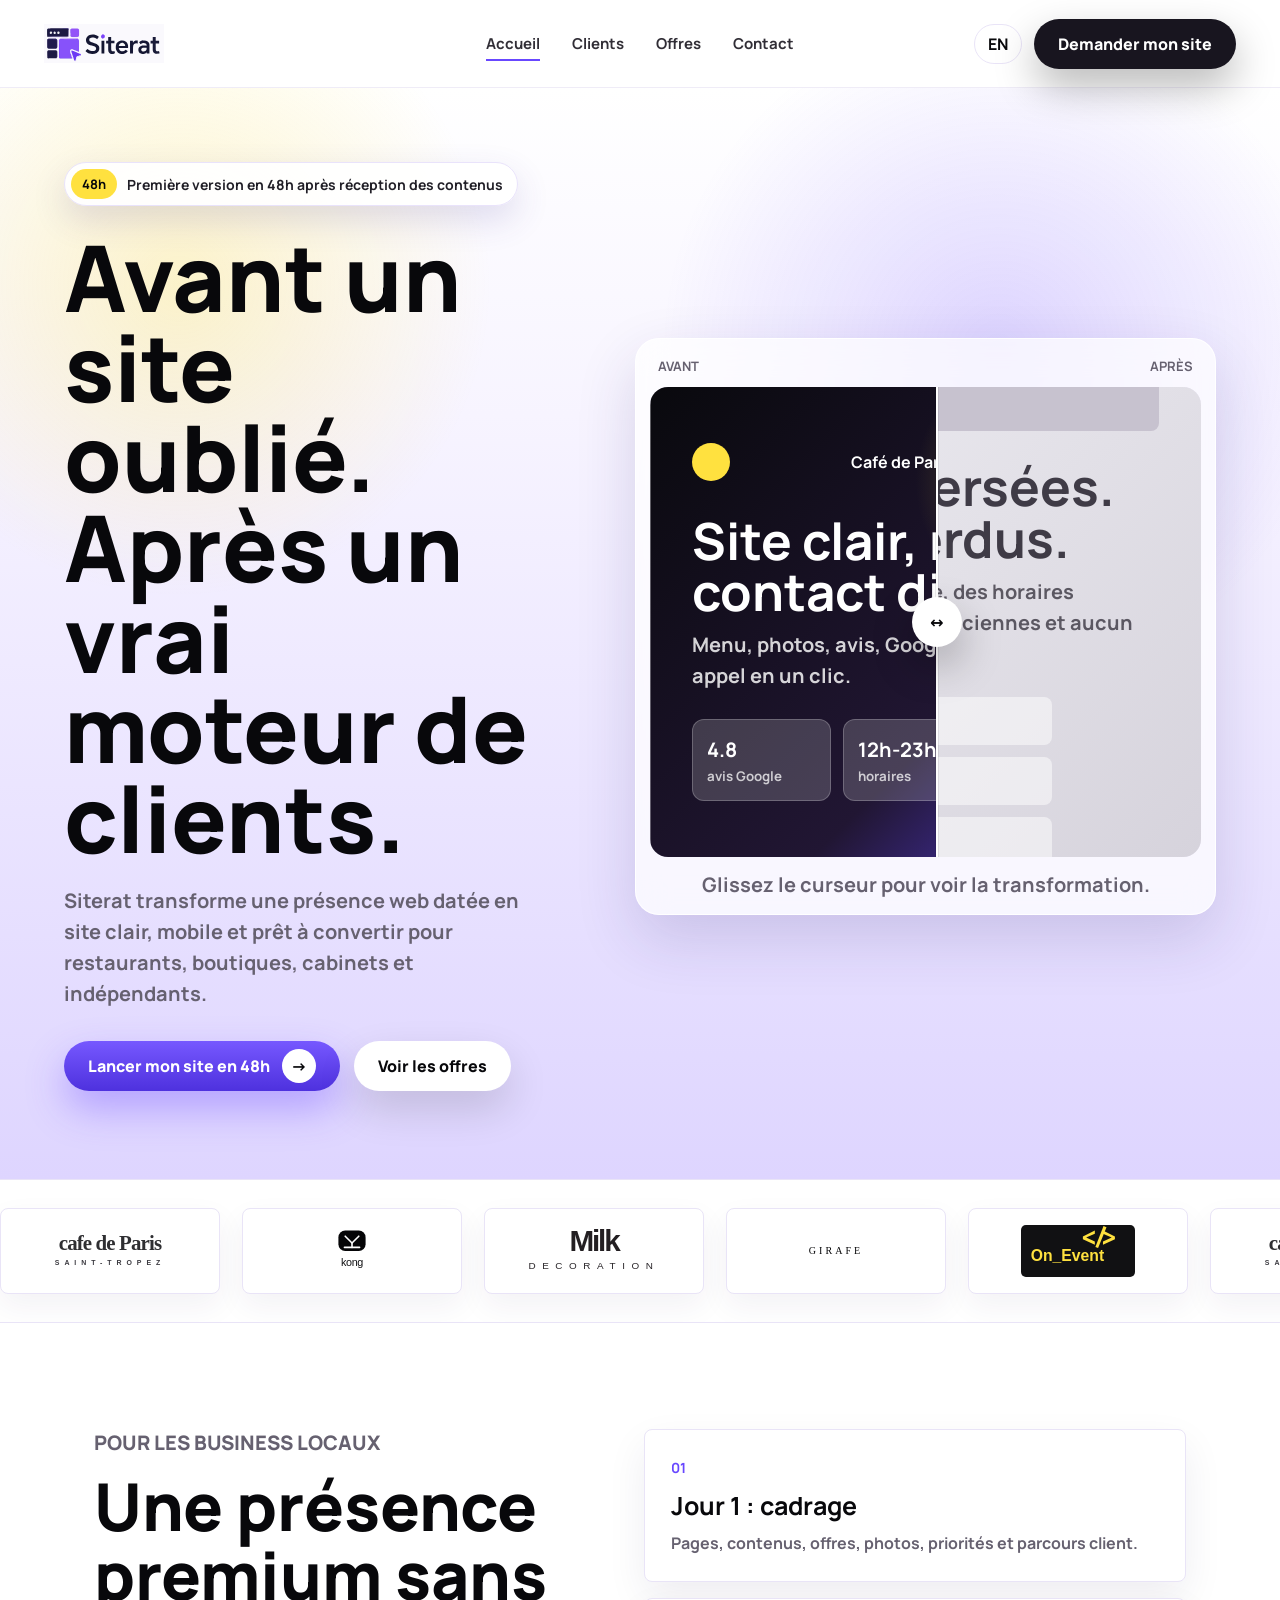
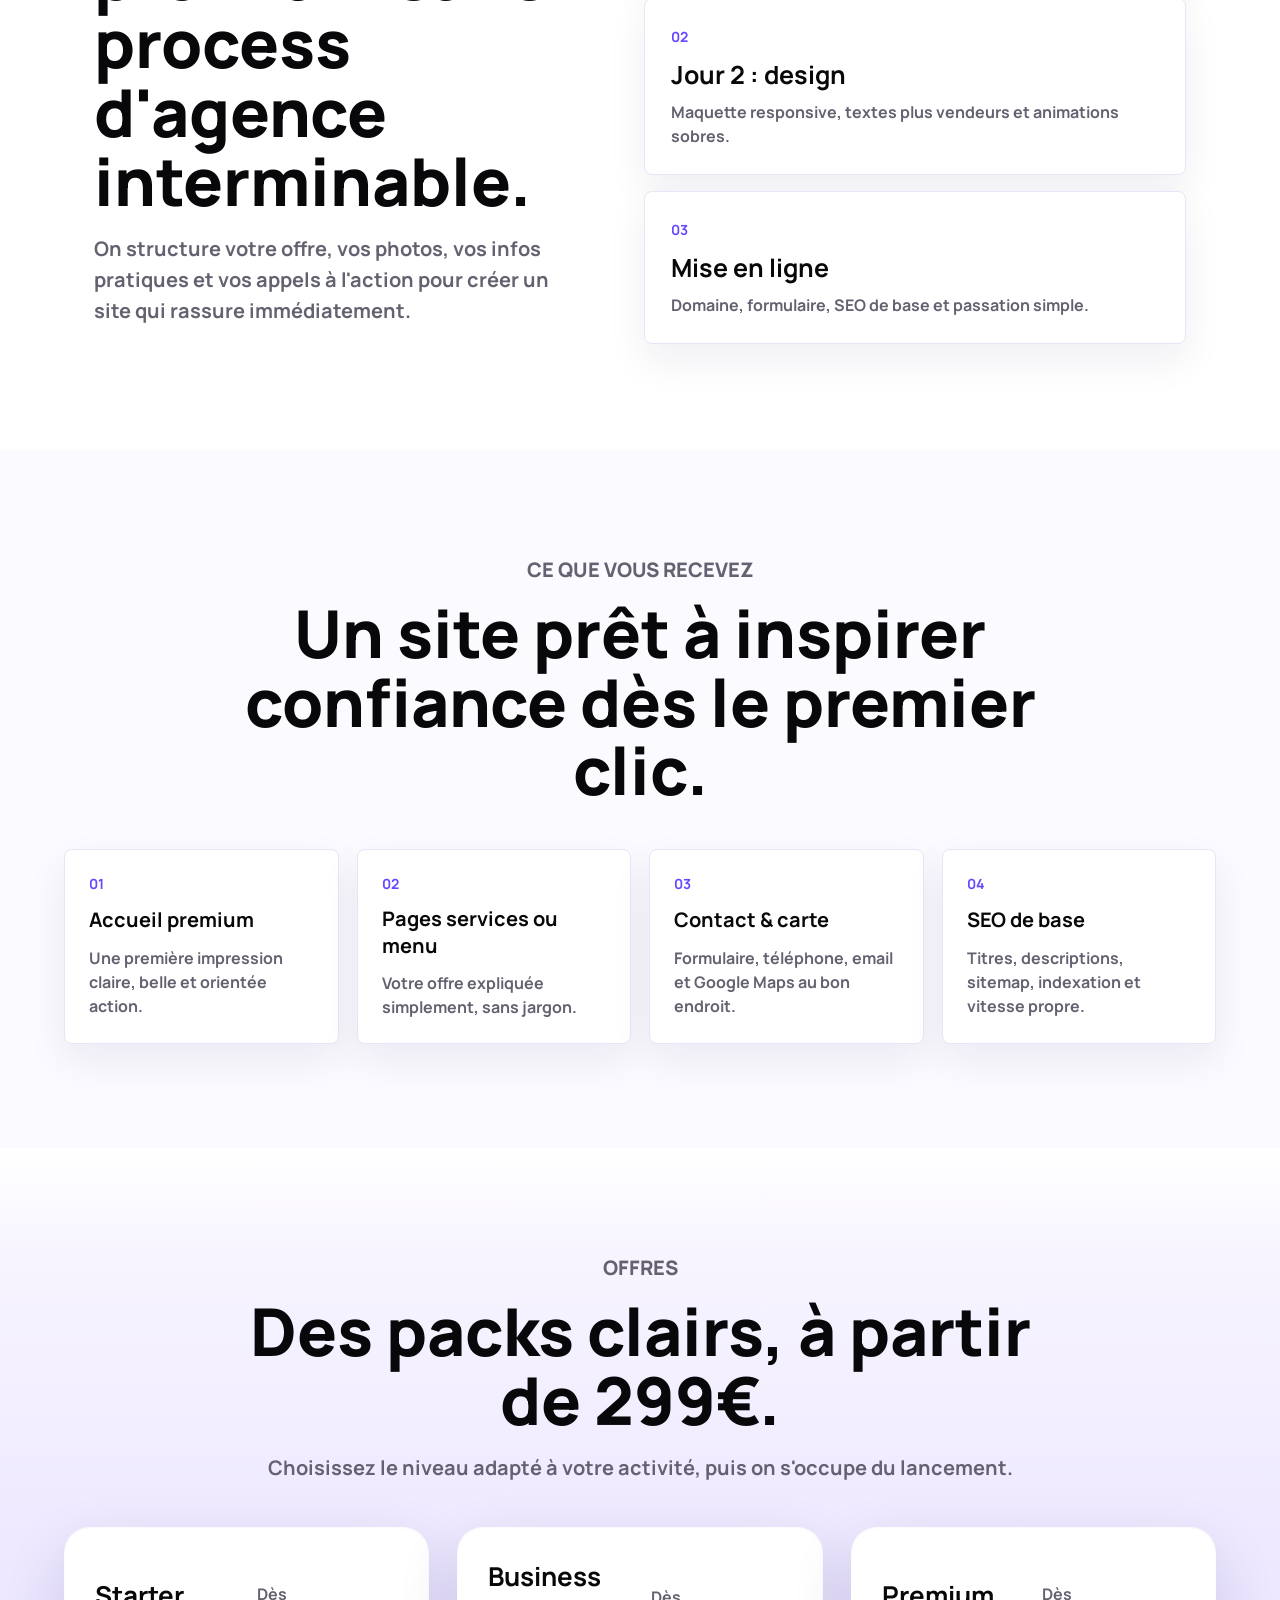
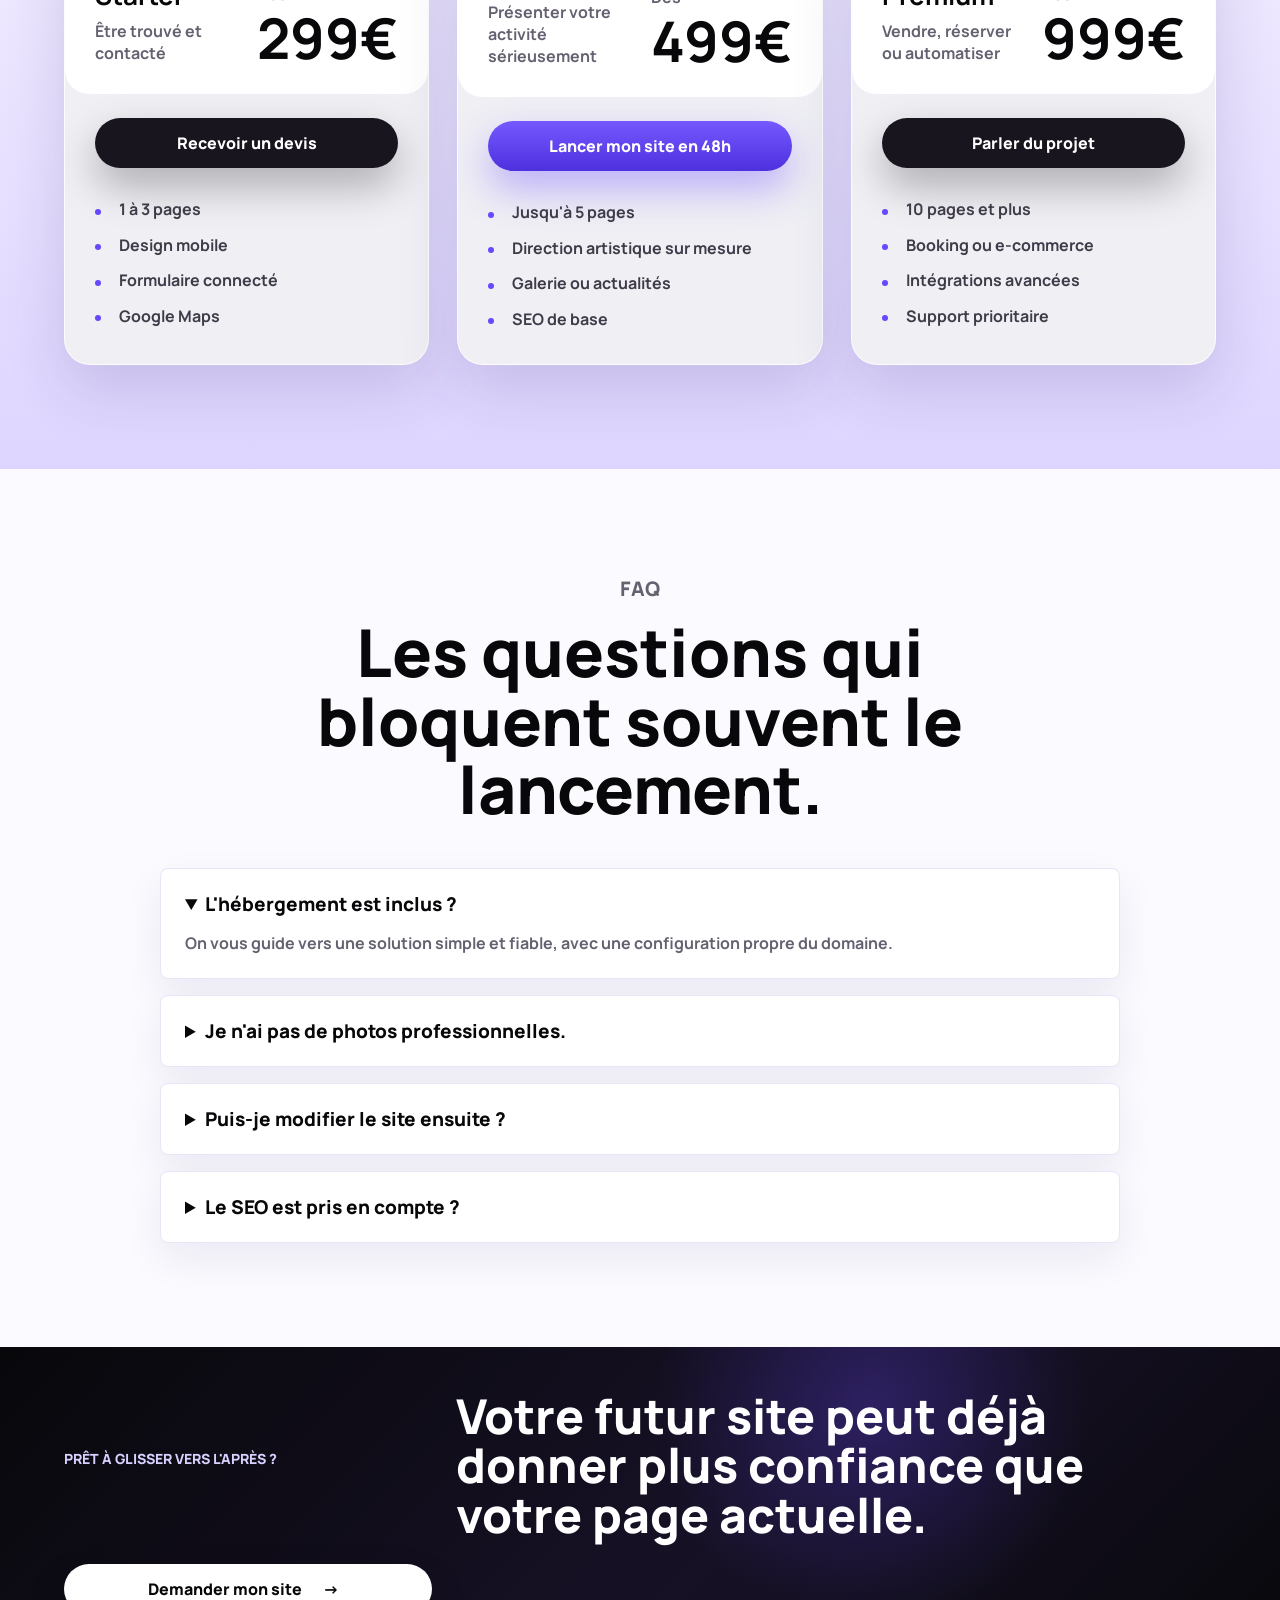
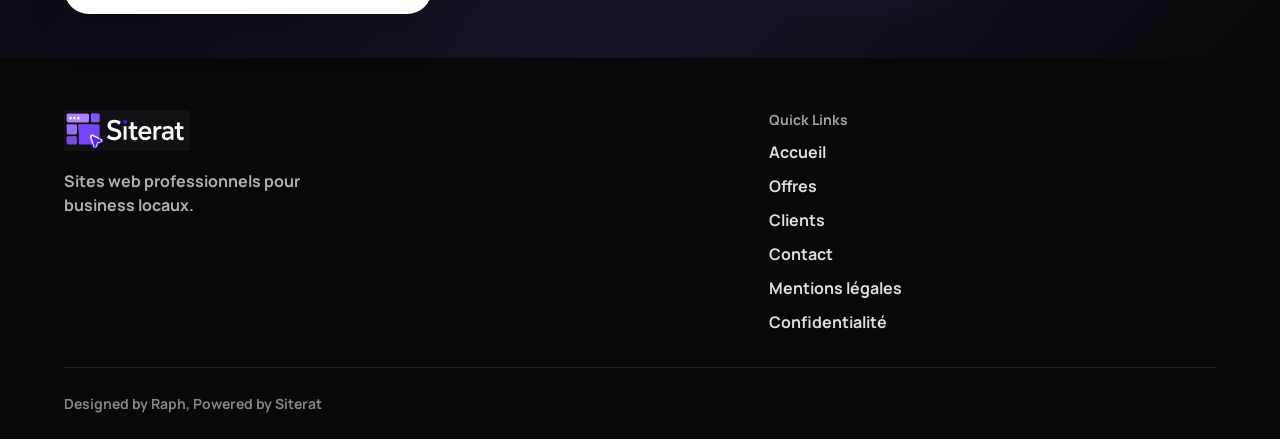
==== commit 39e023b3: "Update footer logo in index.html" ====
--- a/index.html
+++ b/index.html
@@ -142,7 +142,7 @@
     </main>
 
     <footer class="site-footer">
-      <div><a class="footer-brand" href="index.html"><img src="assets/siterat-logo-dark.svg" alt="Siterat" /></a><p data-fr="Sites web professionnels pour business locaux." data-en="Professional websites for local businesses.">Sites web professionnels pour business locaux.</p></div>
+      <div><a class="footer-brand" href="index.html"><img src="assets/Siterat_logo_lightblack_background.svg" alt="Siterat" /></a><p data-fr="Sites web professionnels pour business locaux." data-en="Professional websites for local businesses.">Sites web professionnels pour business locaux.</p></div>
       <nav class="footer-links" aria-label="Footer"><strong>Quick Links</strong><a href="index.html" data-fr="Accueil" data-en="Home">Accueil</a><a href="pricing.html" data-fr="Offres" data-en="Pricing">Offres</a><a href="customers.html" data-fr="Clients" data-en="Customers">Clients</a><a href="contact.html">Contact</a><a href="mentions-legales.html" data-fr="Mentions l&eacute;gales" data-en="Legal notice">Mentions l&eacute;gales</a><a href="confidentialite.html" data-fr="Confidentialit&eacute;" data-en="Privacy">Confidentialit&eacute;</a></nav>
       <div class="footer-bottom"><span>Designed by Raph, Powered by Siterat</span></div>
     </footer>
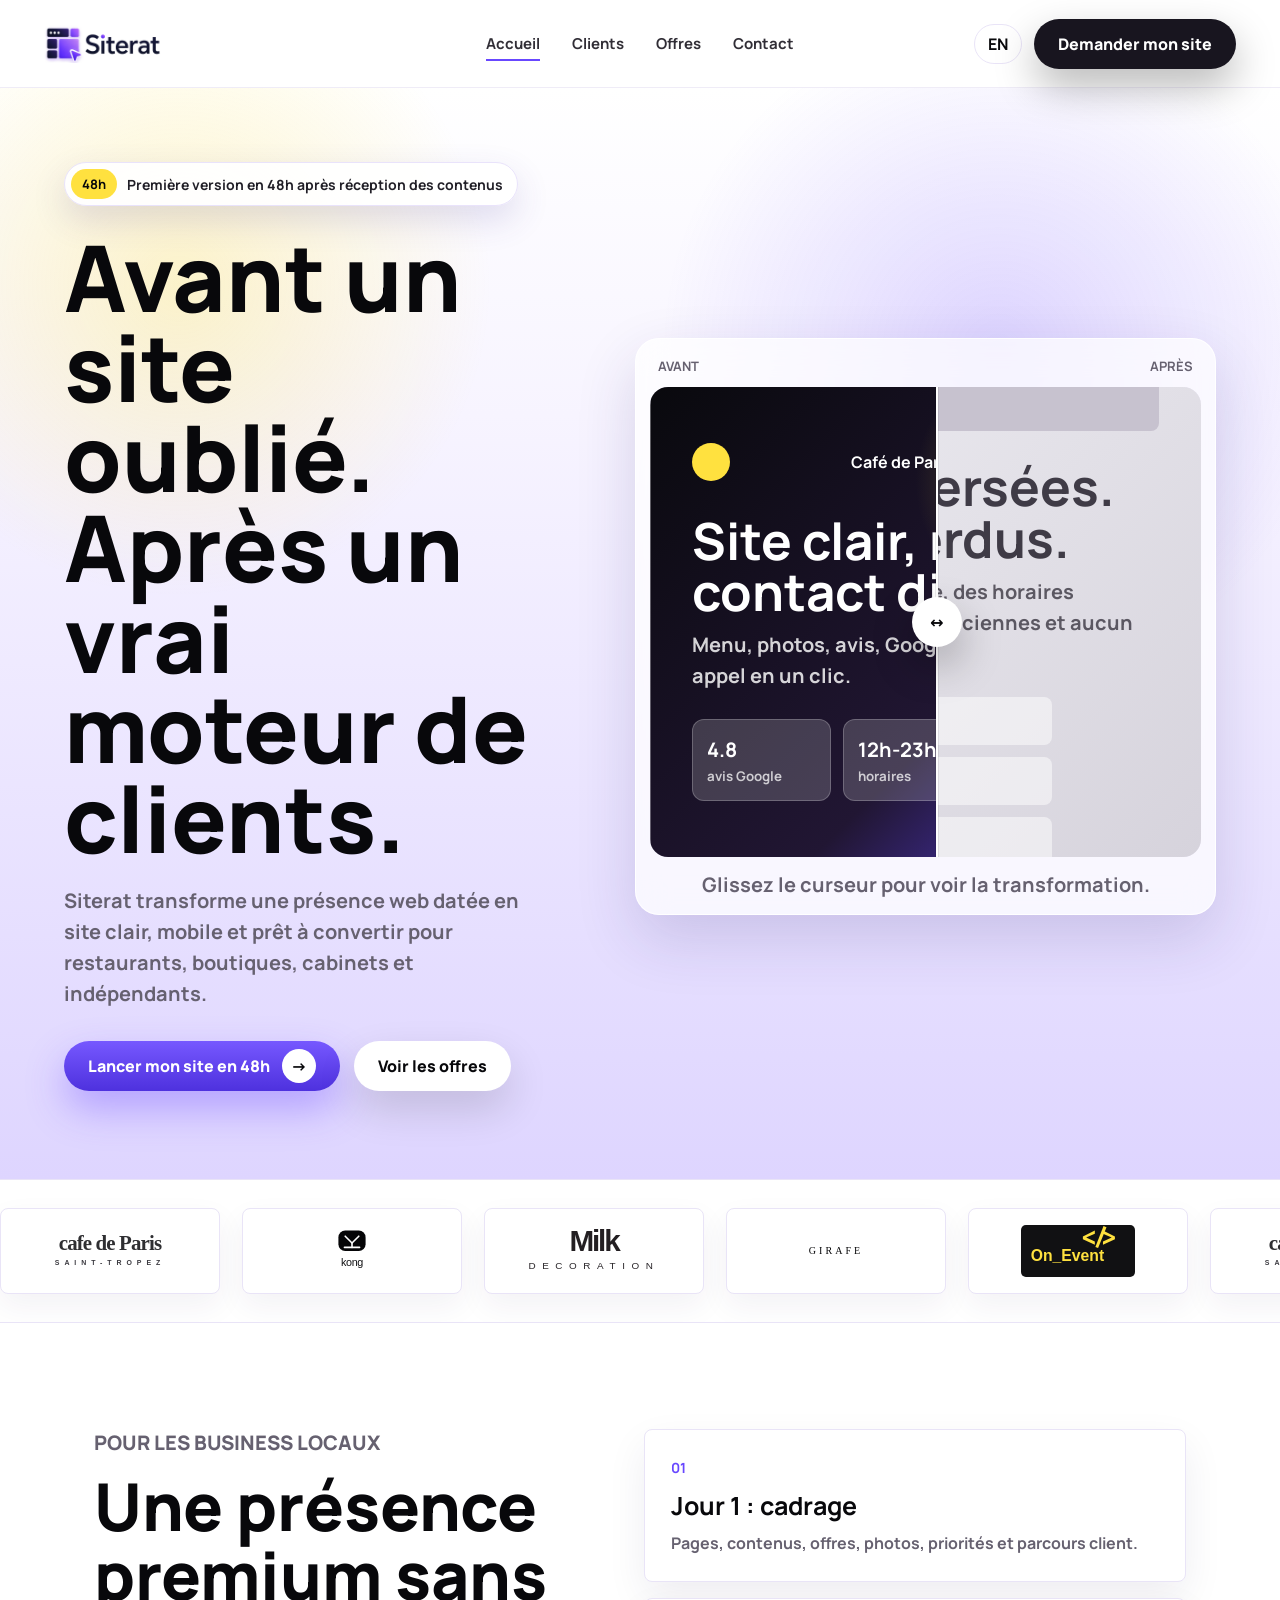
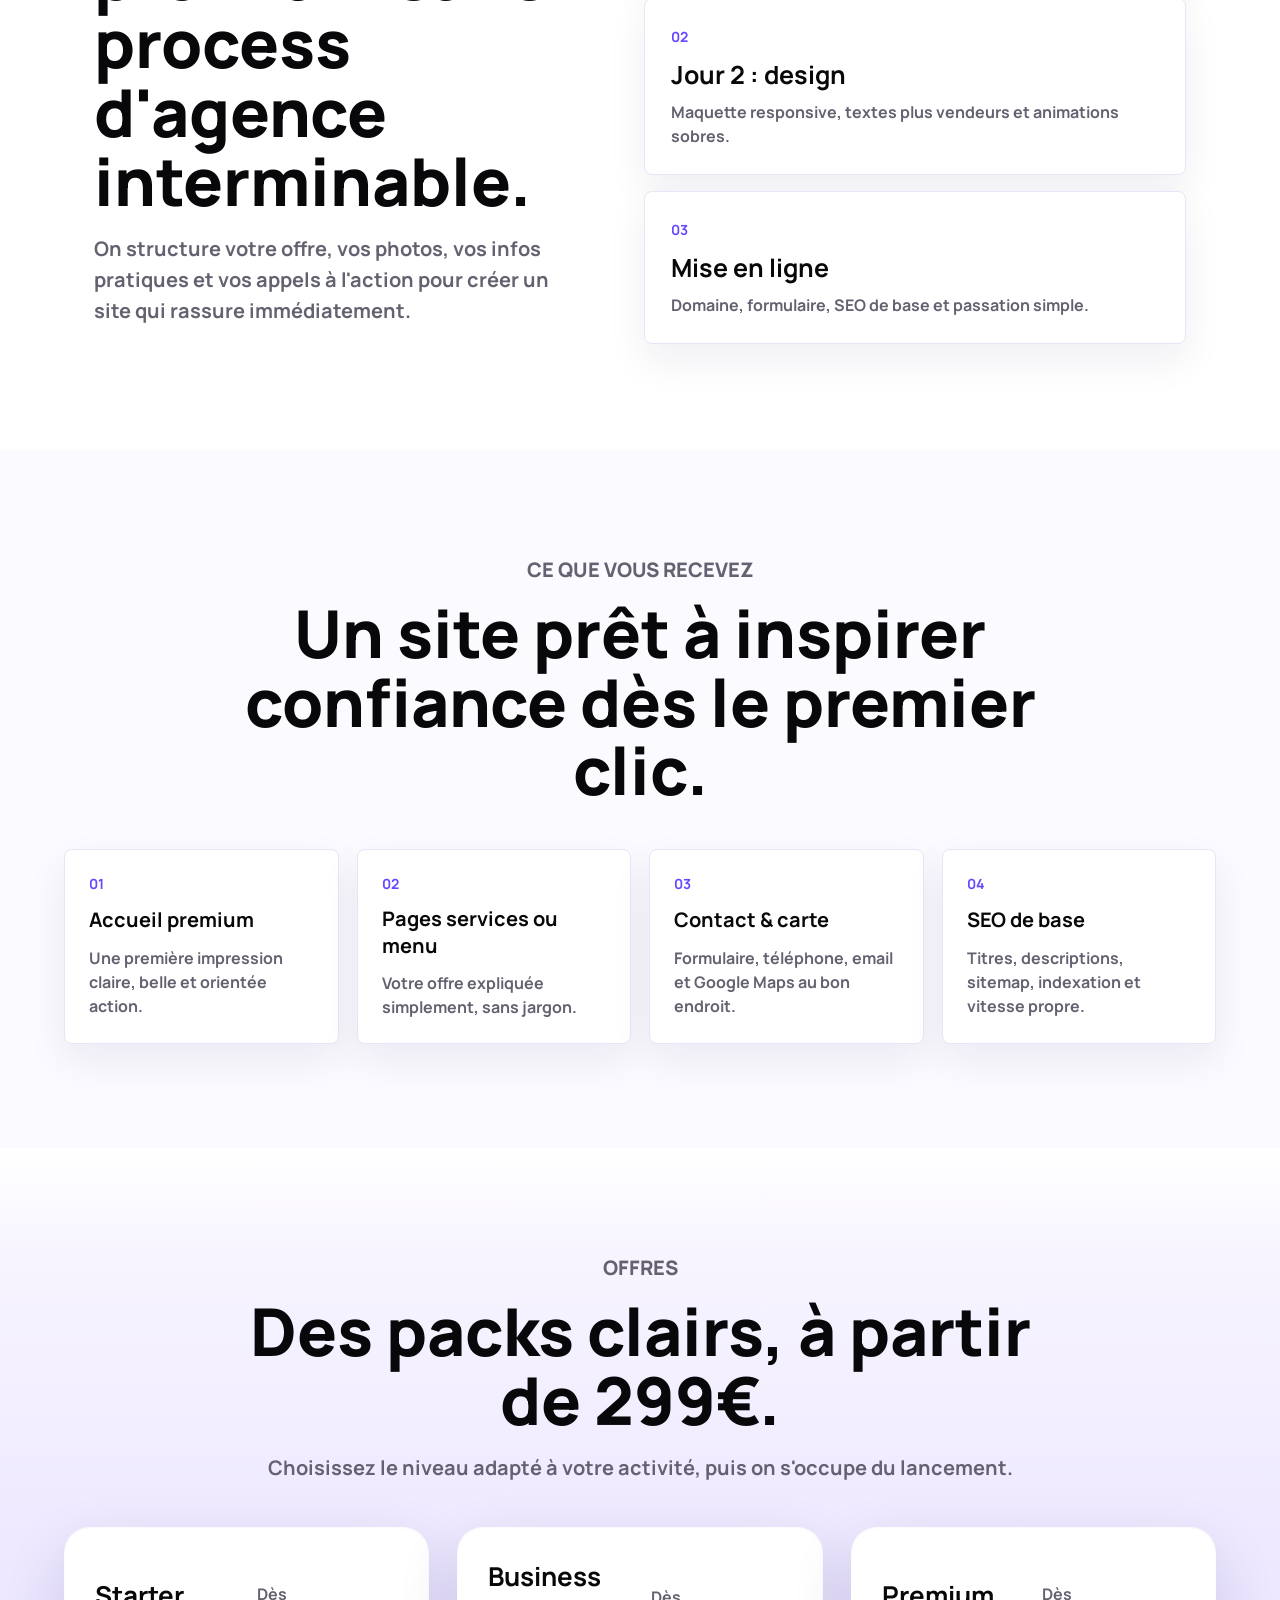
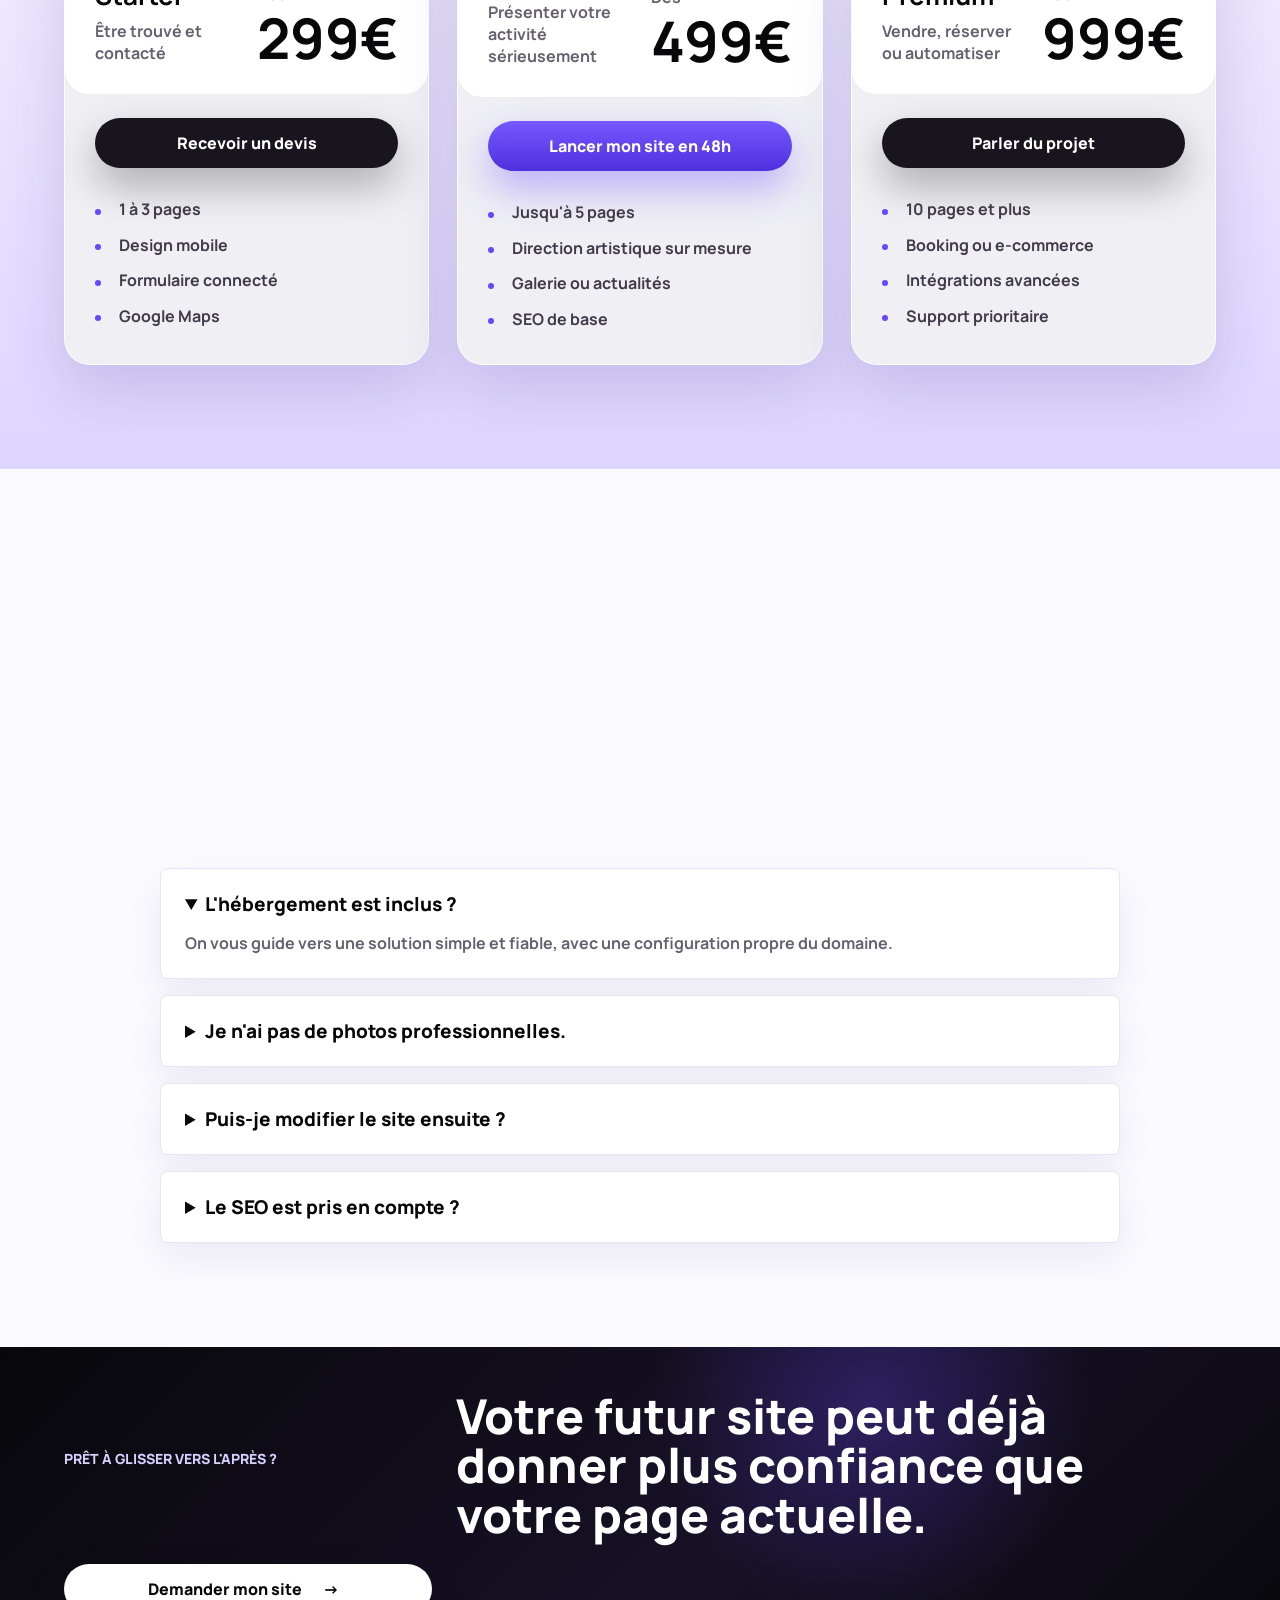
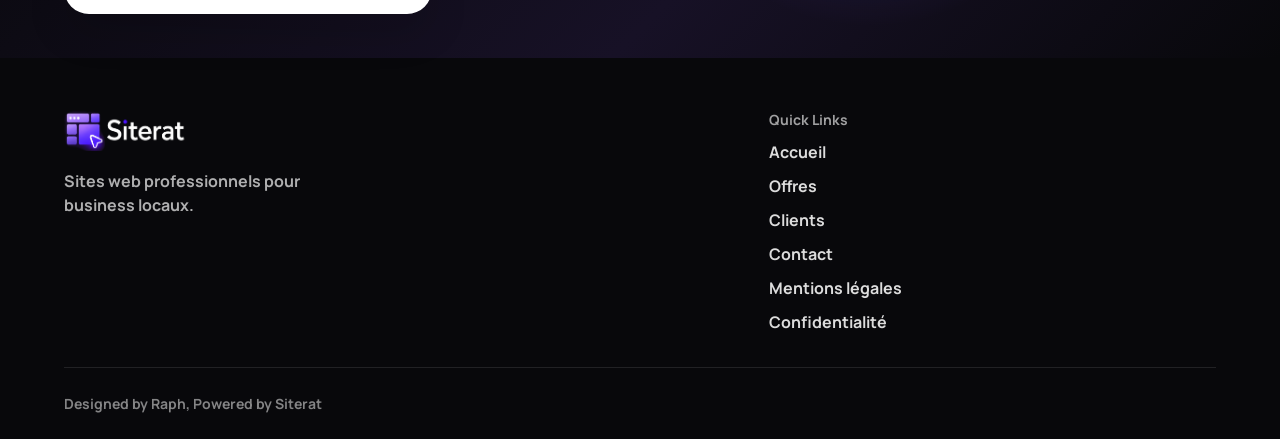
==== commit a2b7b5c5: "Update index.html" ====
--- a/index.html
+++ b/index.html
@@ -21,7 +21,7 @@
   </head>
   <body data-page="home">
     <header class="site-header" data-header>
-      <a class="brand" href="index.html" aria-label="Siterat"><img src="assets/Siterat_logo_white_background.svg" alt="Siterat" /></a>
+      <a class="brand" href="index.html" aria-label="Siterat"><img src="assets/Siterat_logo_white_background.png" alt="Siterat" /></a>
       <button class="menu-button" type="button" aria-label="Menu" aria-expanded="false" data-menu-button><span></span><span></span><span></span></button>
       <nav class="nav-links" aria-label="Navigation principale" data-nav>
         <a href="index.html" aria-current="page" data-fr="Accueil" data-en="Home">Accueil</a>
@@ -142,7 +142,7 @@
     </main>
 
     <footer class="site-footer">
-      <div><a class="footer-brand" href="index.html"><img src="assets/Siterat_logo_lightblack_background.svg" alt="Siterat" /></a><p data-fr="Sites web professionnels pour business locaux." data-en="Professional websites for local businesses.">Sites web professionnels pour business locaux.</p></div>
+      <div><a class="footer-brand" href="index.html"><img src="assets/Siterat_logo_lightblack_background.png" alt="Siterat" /></a><p data-fr="Sites web professionnels pour business locaux." data-en="Professional websites for local businesses.">Sites web professionnels pour business locaux.</p></div>
       <nav class="footer-links" aria-label="Footer"><strong>Quick Links</strong><a href="index.html" data-fr="Accueil" data-en="Home">Accueil</a><a href="pricing.html" data-fr="Offres" data-en="Pricing">Offres</a><a href="customers.html" data-fr="Clients" data-en="Customers">Clients</a><a href="contact.html">Contact</a><a href="mentions-legales.html" data-fr="Mentions l&eacute;gales" data-en="Legal notice">Mentions l&eacute;gales</a><a href="confidentialite.html" data-fr="Confidentialit&eacute;" data-en="Privacy">Confidentialit&eacute;</a></nav>
       <div class="footer-bottom"><span>Designed by Raph, Powered by Siterat</span></div>
     </footer>
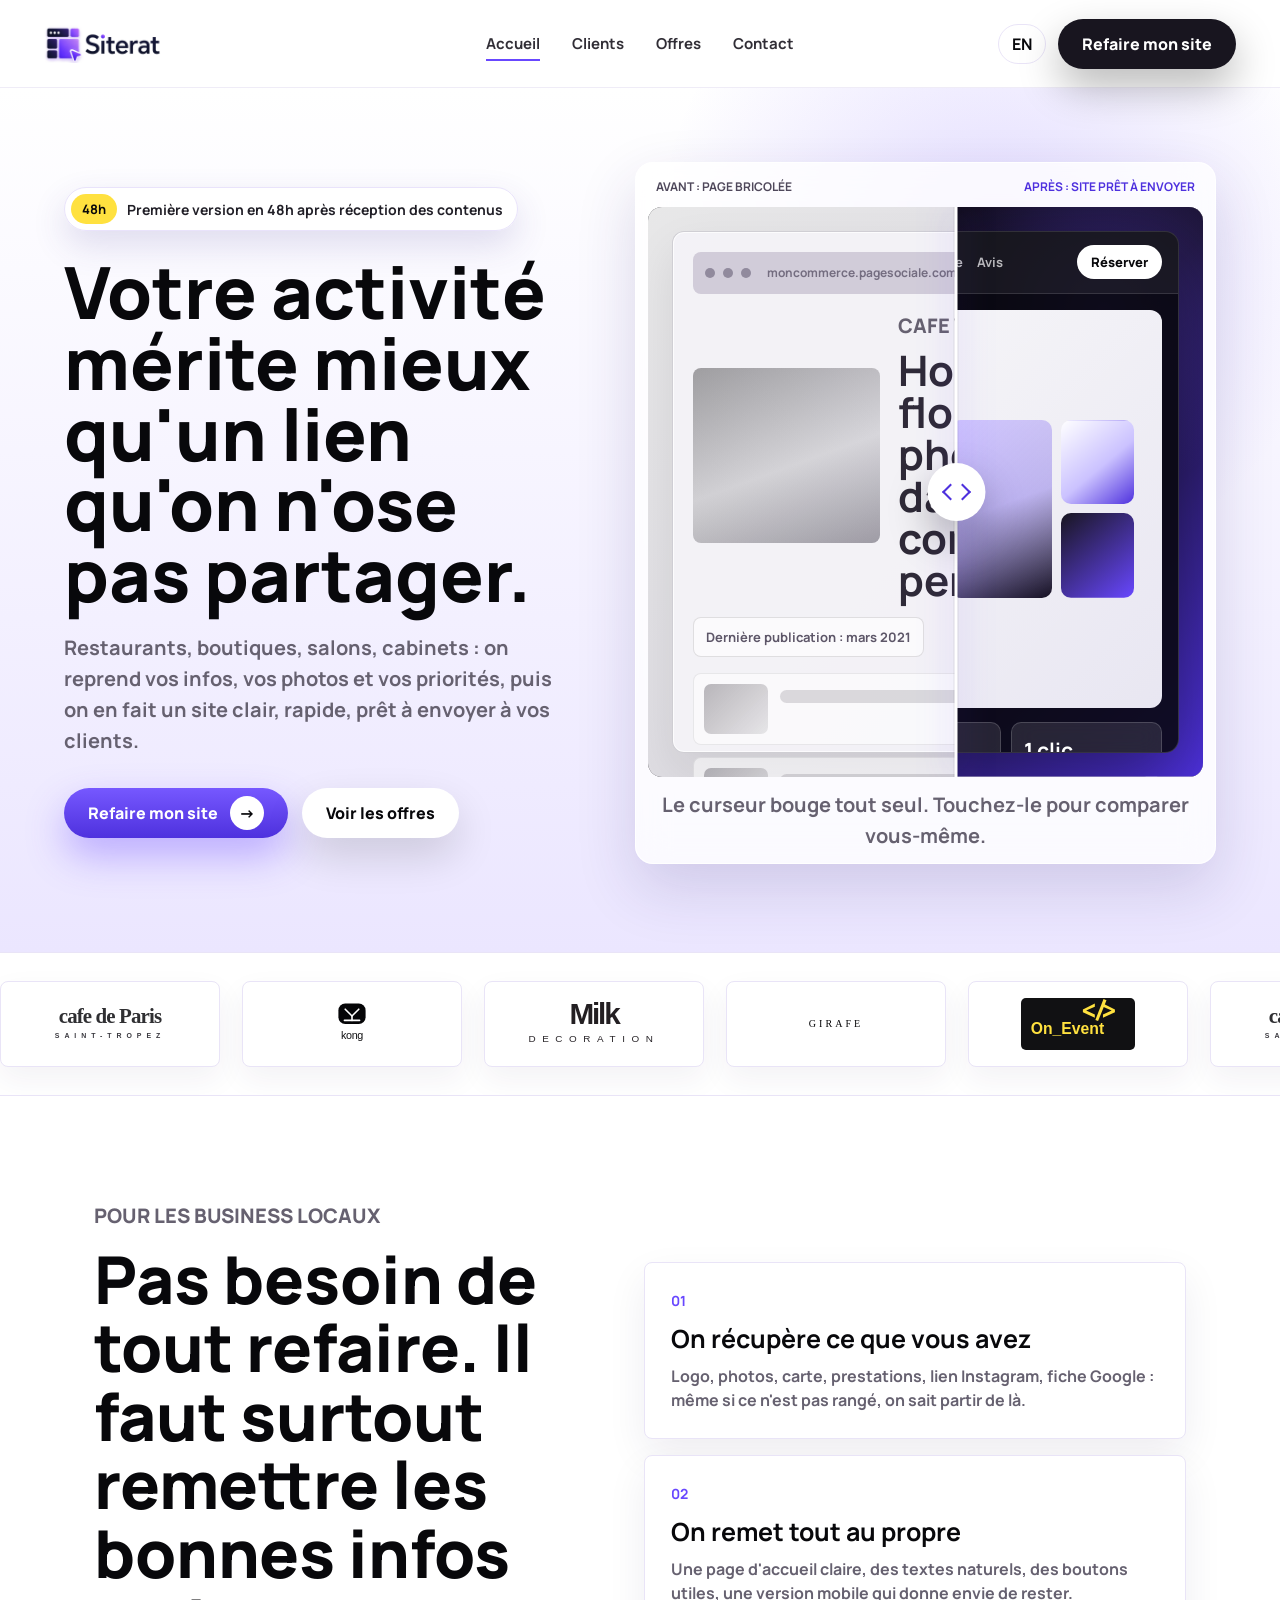
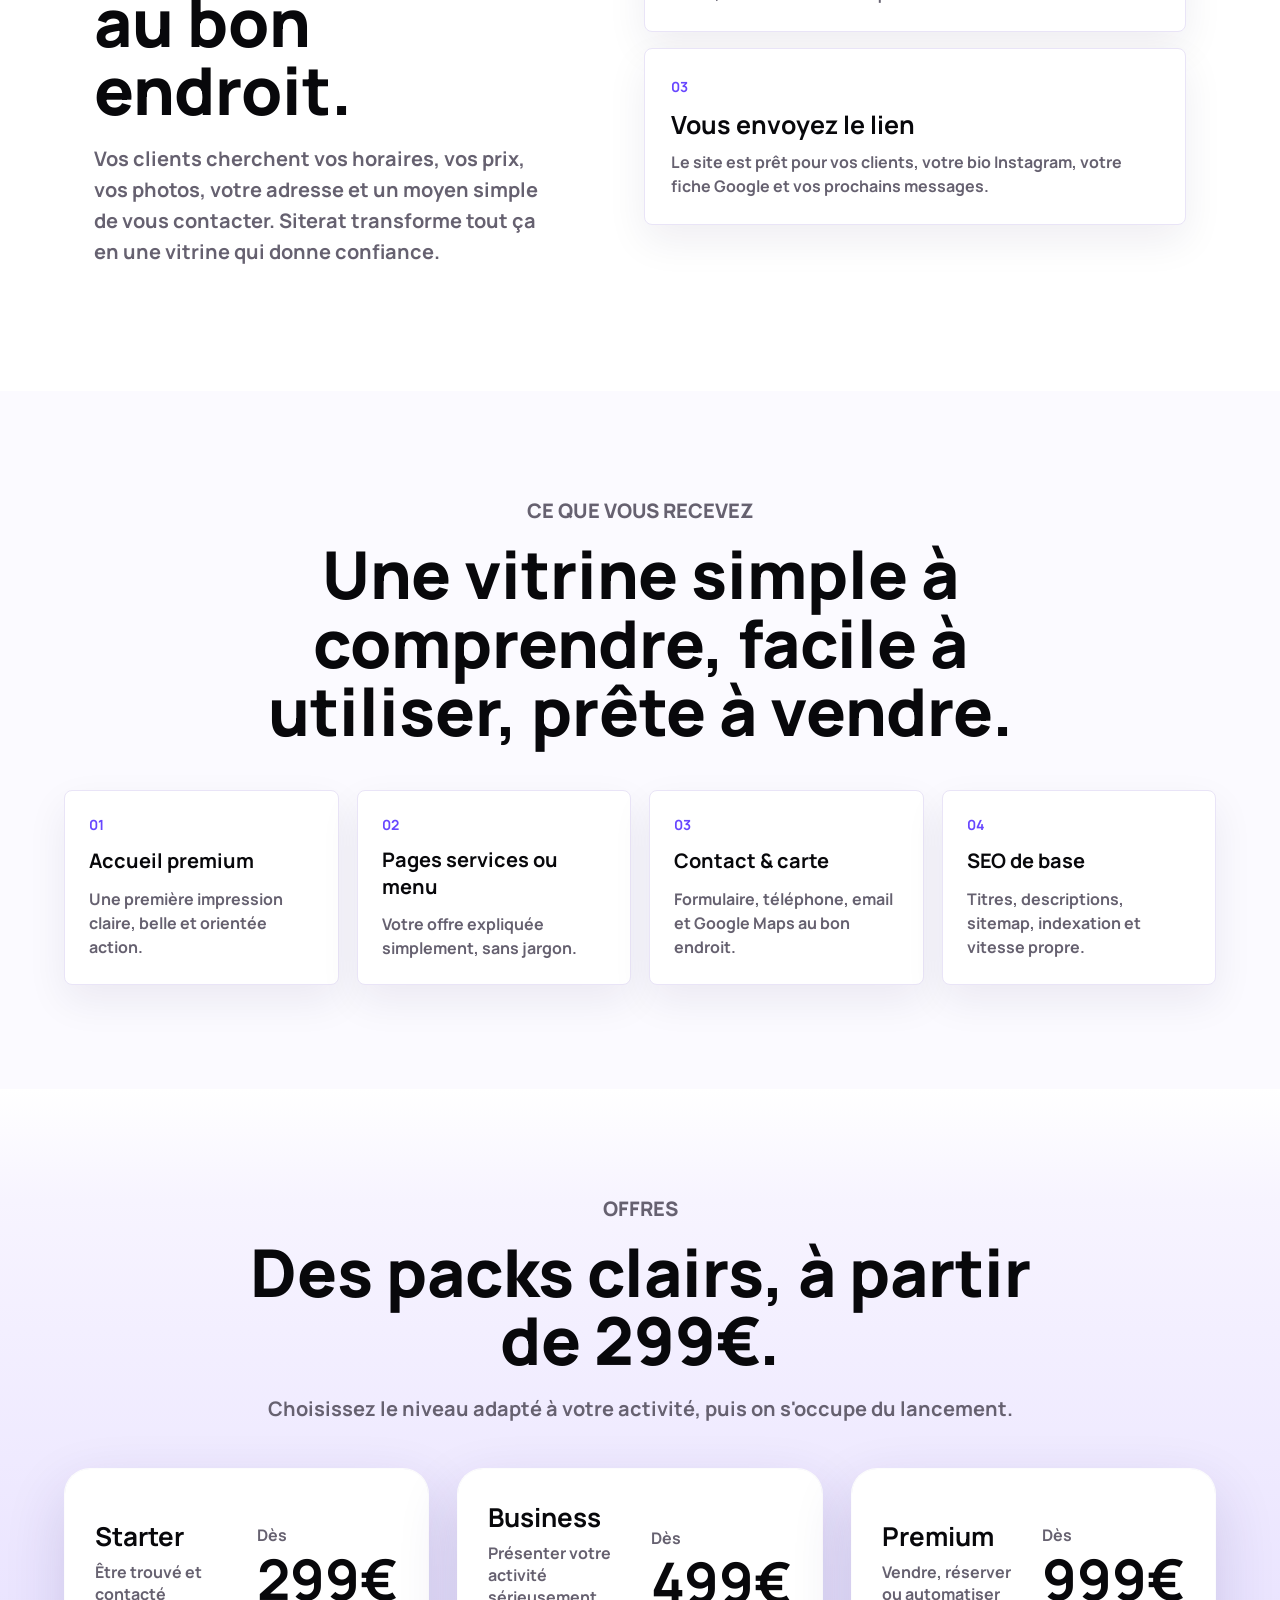
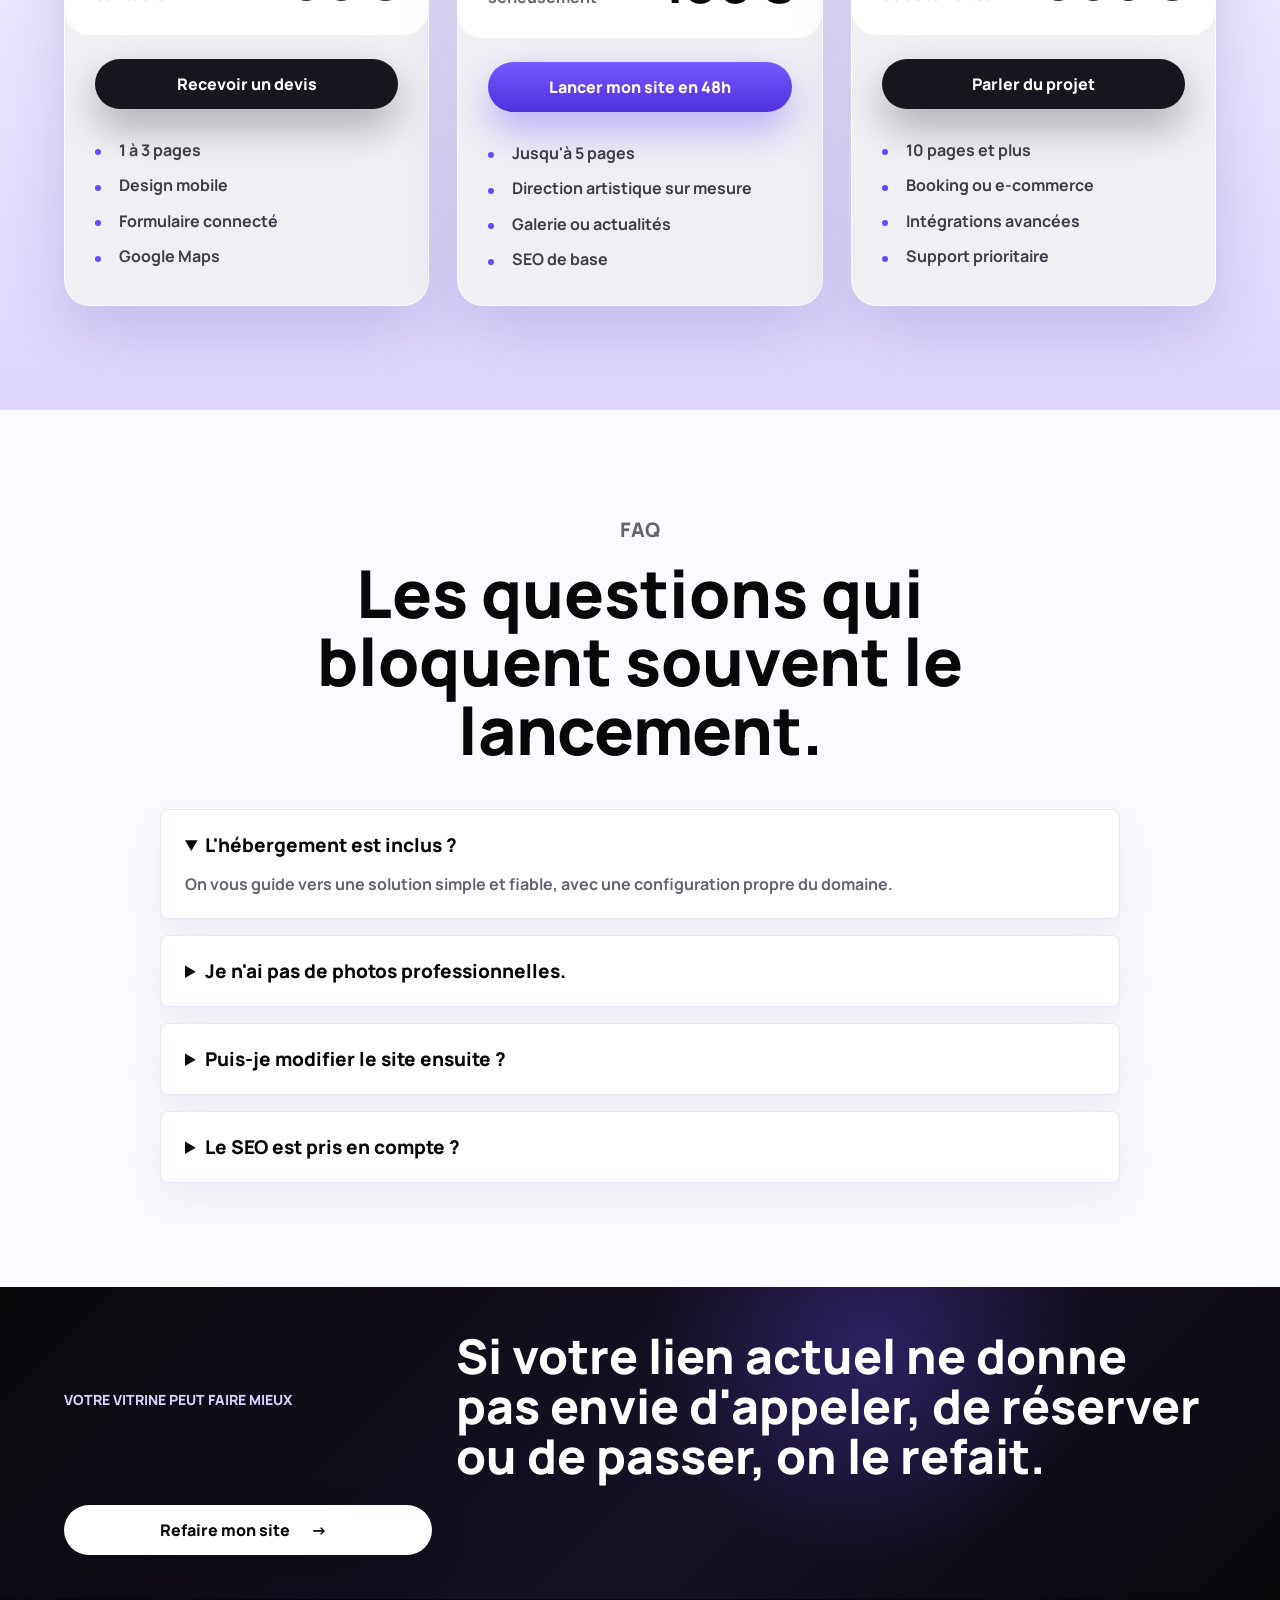
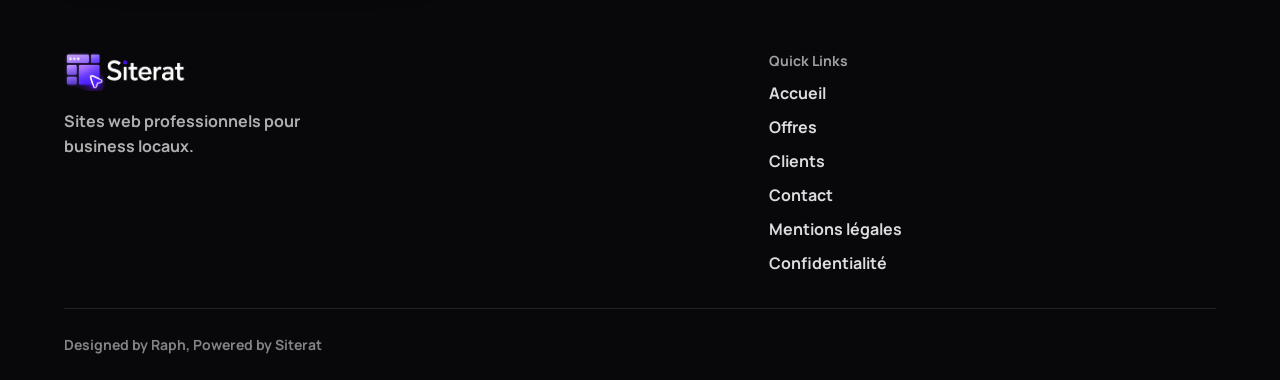
==== commit 8f5d4eee: "Redesign homepage comparison mockup" ====
--- a/index.html
+++ b/index.html
@@ -3,13 +3,13 @@
   <head>
     <meta charset="utf-8" />
     <meta name="viewport" content="width=device-width, initial-scale=1" />
-    <title>Siterat | Sites web professionnels en 48h</title>
-    <meta name="description" content="Siterat cr&eacute;e des sites web professionnels pour restaurants, boutiques, cabinets et ind&eacute;pendants. Premi&egrave;re version en 48h apr&egrave;s r&eacute;ception des contenus." />
+    <title>Siterat | Sites web pour commerces, restos et ind&eacute;pendants</title>
+    <meta name="description" content="Siterat refait votre vitrine web en site clair, rapide et pr&ecirc;t &agrave; envoyer &agrave; vos clients. Premi&egrave;re version en 48h apr&egrave;s r&eacute;ception des contenus." />
     <link rel="canonical" href="https://siterat.fr/" />
     <meta name="theme-color" content="#6847ff" />
     <meta property="og:type" content="website" />
-    <meta property="og:title" content="Siterat | Sites web professionnels en 48h" />
-    <meta property="og:description" content="Transformez une page oubli&eacute;e en site clair, mobile et pr&ecirc;t &agrave; convertir." />
+    <meta property="og:title" content="Siterat | Sites web pour commerces, restos et ind&eacute;pendants" />
+    <meta property="og:description" content="Transformez un vieux lien en site que vos clients peuvent vraiment utiliser." />
     <meta property="og:url" content="https://siterat.fr/" />
     <meta property="og:image" content="https://siterat.fr/assets/og-siterat.svg" />
     <meta name="twitter:card" content="summary_large_image" />
@@ -31,7 +31,7 @@
       </nav>
       <div class="header-actions">
         <button class="lang-toggle" type="button" data-lang-toggle aria-label="Switch to English">EN</button>
-        <a class="button button-dark header-cta" href="contact.html"><span data-fr="Demander mon site" data-en="Request my site">Demander mon site</span></a>
+        <a class="button button-dark header-cta" href="contact.html"><span data-fr="Refaire mon site" data-en="Refresh my site">Refaire mon site</span></a>
       </div>
     </header>
 
@@ -42,40 +42,76 @@
             <strong>48h</strong>
             <span data-fr="Premi&egrave;re version en 48h apr&egrave;s r&eacute;ception des contenus" data-en="First version in 48h after receiving your content">Premi&egrave;re version en 48h apr&egrave;s r&eacute;ception des contenus</span>
           </a>
-          <h1 data-fr="Avant un site oubli&eacute;. Apr&egrave;s un vrai moteur de clients." data-en="Before, a forgotten page. After, a client engine.">Avant un site oubli&eacute;. Apr&egrave;s un vrai moteur de clients.</h1>
-          <p data-fr="Siterat transforme une pr&eacute;sence web dat&eacute;e en site clair, mobile et pr&ecirc;t &agrave; convertir pour restaurants, boutiques, cabinets et ind&eacute;pendants." data-en="Siterat turns an outdated online presence into a polished, mobile-ready website built to convert for local businesses.">Siterat transforme une pr&eacute;sence web dat&eacute;e en site clair, mobile et pr&ecirc;t &agrave; convertir pour restaurants, boutiques, cabinets et ind&eacute;pendants.</p>
+          <h1 data-fr="Votre activit&eacute; m&eacute;rite mieux qu'un lien qu'on n'ose pas partager." data-en="Your business deserves better than a link you avoid sharing.">Votre activit&eacute; m&eacute;rite mieux qu'un lien qu'on n'ose pas partager.</h1>
+          <p data-fr="Restaurants, boutiques, salons, cabinets : on reprend vos infos, vos photos et vos priorit&eacute;s, puis on en fait un site clair, rapide, pr&ecirc;t &agrave; envoyer &agrave; vos clients." data-en="For restaurants, shops, salons and local services: we take your photos, details and priorities, then turn them into a clear website people can actually use.">Restaurants, boutiques, salons, cabinets : on reprend vos infos, vos photos et vos priorit&eacute;s, puis on en fait un site clair, rapide, pr&ecirc;t &agrave; envoyer &agrave; vos clients.</p>
           <div class="hero-actions">
-            <a class="button button-violet" href="contact.html"><span data-fr="Lancer mon site en 48h" data-en="Launch my site in 48h">Lancer mon site en 48h</span><i aria-hidden="true">&rarr;</i></a>
+            <a class="button button-violet" href="contact.html"><span data-fr="Refaire mon site" data-en="Refresh my site">Refaire mon site</span><i aria-hidden="true">&rarr;</i></a>
             <a class="button button-light" href="pricing.html"><span data-fr="Voir les offres" data-en="See plans">Voir les offres</span></a>
           </div>
         </div>
 
-        <div class="comparison-card reveal" data-comparison style="--split: 52%;">
-          <div class="comparison-labels"><span data-fr="Avant" data-en="Before">Avant</span><span data-fr="Apr&egrave;s" data-en="After">Apr&egrave;s</span></div>
+        <div class="comparison-card reveal" data-comparison data-comparison-auto style="--split: 52%;">
+          <div class="comparison-labels"><span data-fr="Avant : page bricol&eacute;e" data-en="Before: patched-together page">Avant : page bricol&eacute;e</span><span data-fr="Apr&egrave;s : site pr&ecirc;t &agrave; envoyer" data-en="After: ready-to-share site">Apr&egrave;s : site pr&ecirc;t &agrave; envoyer</span></div>
           <div class="comparison-stage">
-            <div class="mockup before-site">
-              <div class="old-browser"><span></span><span></span><span></span></div>
-              <h2 data-fr="Infos dispers&eacute;es. Clients perdus." data-en="Scattered info. Lost customers.">Infos dispers&eacute;es. Clients perdus.</h2>
-              <p data-fr="Une page sociale inactive, des horaires introuvables, des photos anciennes et aucun bouton de r&eacute;servation." data-en="An inactive social page, hard-to-find hours, old photos and no booking button.">Une page sociale inactive, des horaires introuvables, des photos anciennes et aucun bouton de r&eacute;servation.</p>
-              <div class="old-feed"><span></span><span></span><span></span></div>
-            </div>
-            <div class="mockup after-site">
-              <div class="site-top"><span></span><strong>Caf&eacute; de Paris</strong><a data-fr="R&eacute;server" data-en="Book">R&eacute;server</a></div>
-              <h2 data-fr="Site clair, mobile, contact direct." data-en="Clear website, mobile-first, direct contact.">Site clair, mobile, contact direct.</h2>
-              <p data-fr="Menu, photos, avis, Google Maps, formulaire et appel en un clic." data-en="Menu, photos, reviews, Google Maps, form and one-click calls.">Menu, photos, avis, Google Maps, formulaire et appel en un clic.</p>
-              <div class="after-grid">
-                <span><b>4.8</b><small>avis Google</small></span>
-                <span><b>12h-23h</b><small>horaires</small></span>
-                <span><b>1 clic</b><small>r&eacute;server</small></span>
+            <div class="mockup before-site" aria-hidden="true">
+              <div class="old-window">
+                <div class="old-browser"><span></span><span></span><span></span><em>moncommerce.pagesociale.com</em></div>
+                <div class="old-hero-block">
+                  <!-- Mockup images: replace only the URLs below with your own files in /assets. Missing files keep the fallback design. -->
+                  <div class="old-photo image-slot" style="--slot-image: url('assets/mockup-before-main.jpg');"></div>
+                  <div>
+                    <p class="old-kicker">Cafe Victor</p>
+                    <h2 data-fr="Horaires flous, photos dat&eacute;es, contact perdu." data-en="Unclear hours, old photos, buried contact.">Horaires flous, photos dat&eacute;es, contact perdu.</h2>
+                  </div>
+                </div>
+                <div class="old-alert" data-fr="Derni&egrave;re publication : mars 2021" data-en="Last post: March 2021">Derni&egrave;re publication : mars 2021</div>
+                <div class="old-feed">
+                  <span><b class="image-slot" style="--slot-image: url('assets/mockup-before-thumb-1.jpg');"></b><small></small></span>
+                  <span><b class="image-slot" style="--slot-image: url('assets/mockup-before-thumb-2.jpg');"></b><small></small></span>
+                  <span><b class="image-slot" style="--slot-image: url('assets/mockup-before-thumb-3.jpg');"></b><small></small></span>
+                </div>
+                <div class="old-contact-row"><span></span><span></span><span></span></div>
               </div>
             </div>
-            <div class="comparison-divider" aria-hidden="true"><span>&harr;</span></div>
+            <div class="mockup after-site" aria-hidden="true">
+              <div class="live-site">
+                <div class="live-nav"><strong>Cafe Victor</strong><nav><span>Menu</span><span>Adresse</span><span>Avis</span></nav><a data-fr="R&eacute;server" data-en="Book">R&eacute;server</a></div>
+                <div class="live-scroll">
+                  <div class="live-hero-panel">
+                    <div>
+                      <p class="live-kicker" data-fr="Ouvert aujourd'hui jusqu'&agrave; 23h" data-en="Open today until 11pm">Ouvert aujourd'hui jusqu'&agrave; 23h</p>
+                      <h2 data-fr="Le caf&eacute; de quartier qu'on retrouve en deux clics." data-en="The neighborhood cafe people find in two clicks.">Le caf&eacute; de quartier qu'on retrouve en deux clics.</h2>
+                      <p data-fr="Menu, r&eacute;servation, t&eacute;l&eacute;phone et itin&eacute;raire au bon endroit." data-en="Menu, booking, phone and directions in the right place.">Menu, r&eacute;servation, t&eacute;l&eacute;phone et itin&eacute;raire au bon endroit.</p>
+                    </div>
+                    <div class="live-photo-grid">
+                      <span class="image-slot site-photo-main" style="--slot-image: url('assets/mockup-after-main.jpg');"></span>
+                      <span class="image-slot site-photo-small" style="--slot-image: url('assets/mockup-after-detail-1.jpg');"></span>
+                      <span class="image-slot site-photo-small strong" style="--slot-image: url('assets/mockup-after-detail-2.jpg');"></span>
+                    </div>
+                  </div>
+                  <div class="live-stats">
+                    <span><b>4.8</b><small data-fr="avis Google" data-en="Google rating">avis Google</small></span>
+                    <span><b>12h-23h</b><small data-fr="horaires" data-en="hours">horaires</small></span>
+                    <span><b>1 clic</b><small data-fr="r&eacute;server" data-en="book">r&eacute;server</small></span>
+                  </div>
+                  <div class="live-menu">
+                    <article><span class="image-slot" style="--slot-image: url('assets/mockup-menu-1.jpg');"></span><div><b>Brunch maison</b><small>18 EUR</small></div></article>
+                    <article><span class="image-slot" style="--slot-image: url('assets/mockup-menu-2.jpg');"></span><div><b>Formule midi</b><small>15 EUR</small></div></article>
+                  </div>
+                  <div class="live-map">
+                    <span></span>
+                    <p data-fr="12 rue du March&eacute;, Lyon" data-en="12 Market Street, Lyon">12 rue du March&eacute;, Lyon</p>
+                    <a data-fr="Itin&eacute;raire" data-en="Directions">Itin&eacute;raire</a>
+                  </div>
+                </div>
+              </div>
+            </div>
+            <div class="comparison-divider" aria-hidden="true"><span></span></div>
             <input class="comparison-range" data-comparison-range type="range" min="8" max="92" value="52" aria-label="Comparer l'avant et l'apr&egrave;s" />
           </div>
-          <p class="drag-hint" data-fr="Glissez le curseur pour voir la transformation." data-en="Drag the slider to reveal the transformation.">Glissez le curseur pour voir la transformation.</p>
+          <p class="drag-hint" data-fr="Le curseur bouge tout seul. Touchez-le pour comparer vous-m&ecirc;me." data-en="The slider moves by itself. Touch it to compare for yourself.">Le curseur bouge tout seul. Touchez-le pour comparer vous-m&ecirc;me.</p>
         </div>
       </section>
-
       <section class="client-strip" aria-label="Logos clients">
         <div class="client-track">
           <img src="assets/logo-cafe-de-paris.svg" alt="Caf&eacute; de Paris" /><img src="assets/logo-kong.svg" alt="Kong" /><img src="assets/logo-milk-decoration.svg" alt="Milk Decoration" /><img src="assets/logo-girafe.svg" alt="Girafe" /><img src="assets/logo-on-event-colored.svg" alt="On Event" />
@@ -86,20 +122,19 @@
       <section class="split-section section-pad">
         <div class="section-copy reveal">
           <p class="eyebrow" data-fr="Pour les business locaux" data-en="For local businesses">Pour les business locaux</p>
-          <h2 data-fr="Une pr&eacute;sence premium sans process d'agence interminable." data-en="Premium online presence without the endless agency process.">Une pr&eacute;sence premium sans process d'agence interminable.</h2>
-          <p data-fr="On structure votre offre, vos photos, vos infos pratiques et vos appels &agrave; l'action pour cr&eacute;er un site qui rassure imm&eacute;diatement." data-en="We structure your offer, photos, practical information and calls to action into a website that feels trustworthy instantly.">On structure votre offre, vos photos, vos infos pratiques et vos appels &agrave; l'action pour cr&eacute;er un site qui rassure imm&eacute;diatement.</p>
+          <h2 data-fr="Pas besoin de tout refaire. Il faut surtout remettre les bonnes infos au bon endroit." data-en="You do not need to redo everything. You need the right details in the right place.">Pas besoin de tout refaire. Il faut surtout remettre les bonnes infos au bon endroit.</h2>
+          <p data-fr="Vos clients cherchent vos horaires, vos prix, vos photos, votre adresse et un moyen simple de vous contacter. Siterat transforme tout &ccedil;a en une vitrine qui donne confiance." data-en="Your customers look for your hours, prices, photos, address and a simple way to contact you. Siterat turns all of that into a storefront people can trust.">Vos clients cherchent vos horaires, vos prix, vos photos, votre adresse et un moyen simple de vous contacter. Siterat transforme tout &ccedil;a en une vitrine qui donne confiance.</p>
         </div>
         <div class="feature-stack">
-          <article class="feature-card reveal"><span>01</span><h3 data-fr="Jour 1 : cadrage" data-en="Day 1: structure">Jour 1 : cadrage</h3><p data-fr="Pages, contenus, offres, photos, priorit&eacute;s et parcours client." data-en="Pages, content, offers, photos, priorities and customer journey.">Pages, contenus, offres, photos, priorit&eacute;s et parcours client.</p></article>
-          <article class="feature-card reveal"><span>02</span><h3 data-fr="Jour 2 : design" data-en="Day 2: design">Jour 2 : design</h3><p data-fr="Maquette responsive, textes plus vendeurs et animations sobres." data-en="Responsive layout, sharper copy and subtle motion.">Maquette responsive, textes plus vendeurs et animations sobres.</p></article>
-          <article class="feature-card reveal"><span>03</span><h3 data-fr="Mise en ligne" data-en="Go live">Mise en ligne</h3><p data-fr="Domaine, formulaire, SEO de base et passation simple." data-en="Domain, form, basic SEO and simple handoff.">Domaine, formulaire, SEO de base et passation simple.</p></article>
+          <article class="feature-card reveal"><span>01</span><h3 data-fr="On r&eacute;cup&egrave;re ce que vous avez" data-en="Send what you have">On r&eacute;cup&egrave;re ce que vous avez</h3><p data-fr="Logo, photos, carte, prestations, lien Instagram, fiche Google : m&ecirc;me si ce n'est pas rang&eacute;, on sait partir de l&agrave;." data-en="Logo, photos, menu, services, Instagram link, Google profile: even if it is messy, we can start from there.">Logo, photos, carte, prestations, lien Instagram, fiche Google : m&ecirc;me si ce n'est pas rang&eacute;, on sait partir de l&agrave;.</p></article>
+          <article class="feature-card reveal"><span>02</span><h3 data-fr="On remet tout au propre" data-en="We clean it up">On remet tout au propre</h3><p data-fr="Une page d'accueil claire, des textes naturels, des boutons utiles, une version mobile qui donne envie de rester." data-en="A clear homepage, natural copy, useful buttons and a mobile version people actually want to use.">Une page d'accueil claire, des textes naturels, des boutons utiles, une version mobile qui donne envie de rester.</p></article>
+          <article class="feature-card reveal"><span>03</span><h3 data-fr="Vous envoyez le lien" data-en="You share the link">Vous envoyez le lien</h3><p data-fr="Le site est pr&ecirc;t pour vos clients, votre bio Instagram, votre fiche Google et vos prochains messages." data-en="The site is ready for customers, your Instagram bio, Google profile and your next messages.">Le site est pr&ecirc;t pour vos clients, votre bio Instagram, votre fiche Google et vos prochains messages.</p></article>
         </div>
       </section>
-
       <section class="deliverables-section section-pad">
         <div class="section-heading reveal">
           <p class="eyebrow" data-fr="Ce que vous recevez" data-en="What you get">Ce que vous recevez</p>
-          <h2 data-fr="Un site pr&ecirc;t &agrave; inspirer confiance d&egrave;s le premier clic." data-en="A website ready to build trust from the first click.">Un site pr&ecirc;t &agrave; inspirer confiance d&egrave;s le premier clic.</h2>
+          <h2 data-fr="Une vitrine simple &agrave; comprendre, facile &agrave; utiliser, pr&ecirc;te &agrave; vendre." data-en="A storefront that is easy to understand, easy to use and ready to sell.">Une vitrine simple &agrave; comprendre, facile &agrave; utiliser, pr&ecirc;te &agrave; vendre.</h2>
         </div>
         <div class="deliverables-grid">
           <article><span>01</span><strong data-fr="Accueil premium" data-en="Premium homepage">Accueil premium</strong><p data-fr="Une premi&egrave;re impression claire, belle et orient&eacute;e action." data-en="A clear, polished first impression built around action.">Une premi&egrave;re impression claire, belle et orient&eacute;e action.</p></article>
@@ -134,9 +169,9 @@
 
       <section class="bottom-cta">
         <div class="bottom-cta-inner reveal">
-          <p class="eyebrow" data-fr="Pr&ecirc;t &agrave; glisser vers l'apr&egrave;s ?" data-en="Ready to slide into the after?">Pr&ecirc;t &agrave; glisser vers l'apr&egrave;s ?</p>
-          <h2 data-fr="Votre futur site peut d&eacute;j&agrave; donner plus confiance que votre page actuelle." data-en="Your future site can already feel more trustworthy than your current page.">Votre futur site peut d&eacute;j&agrave; donner plus confiance que votre page actuelle.</h2>
-          <a class="button button-light" href="contact.html"><span data-fr="Demander mon site" data-en="Request my site">Demander mon site</span><i aria-hidden="true">&rarr;</i></a>
+          <p class="eyebrow" data-fr="Votre vitrine peut faire mieux" data-en="Your storefront can do better">Votre vitrine peut faire mieux</p>
+          <h2 data-fr="Si votre lien actuel ne donne pas envie d'appeler, de r&eacute;server ou de passer, on le refait." data-en="If your current link does not make people call, book or visit, we rebuild it.">Si votre lien actuel ne donne pas envie d'appeler, de r&eacute;server ou de passer, on le refait.</h2>
+          <a class="button button-light" href="contact.html"><span data-fr="Refaire mon site" data-en="Refresh my site">Refaire mon site</span><i aria-hidden="true">&rarr;</i></a>
         </div>
       </section>
     </main>
@@ -146,7 +181,8 @@
       <nav class="footer-links" aria-label="Footer"><strong>Quick Links</strong><a href="index.html" data-fr="Accueil" data-en="Home">Accueil</a><a href="pricing.html" data-fr="Offres" data-en="Pricing">Offres</a><a href="customers.html" data-fr="Clients" data-en="Customers">Clients</a><a href="contact.html">Contact</a><a href="mentions-legales.html" data-fr="Mentions l&eacute;gales" data-en="Legal notice">Mentions l&eacute;gales</a><a href="confidentialite.html" data-fr="Confidentialit&eacute;" data-en="Privacy">Confidentialit&eacute;</a></nav>
       <div class="footer-bottom"><span>Designed by Raph, Powered by Siterat</span></div>
     </footer>
-    <a class="mobile-sticky-cta" href="contact.html" data-fr="Demander mon site" data-en="Request my site">Demander mon site</a>
+    <a class="mobile-sticky-cta" href="contact.html" data-fr="Refaire mon site" data-en="Refresh my site">Refaire mon site</a>
     <script src="script.js"></script>
   </body>
 </html>
+
--- a/styles.css
+++ b/styles.css
@@ -80,9 +80,8 @@
   position: relative;
   overflow: hidden;
   background:
-    radial-gradient(circle at 14% 18%, rgba(255, 225, 63, 0.28), transparent 22%),
-    radial-gradient(circle at 78% 24%, rgba(104, 71, 255, 0.2), transparent 26%),
-    linear-gradient(180deg, #fff 0%, #f7f4ff 30%, var(--lavender) 100%);
+    radial-gradient(circle at 78% 18%, rgba(104, 71, 255, 0.18), transparent 28%),
+    linear-gradient(180deg, #fff 0%, #f7f5ff 42%, #ebe6ff 100%);
 }
 .hero-home {
   display: grid;
@@ -107,35 +106,365 @@
 }
 .announcement strong { padding: 6px 11px; color: var(--ink); background: var(--yellow); border-radius: 999px; font-size: 13px; }
 h1, h2, h3, p { margin-top: 0; }
-.hero h1, .page-hero h1 { margin: 26px 0 22px; font-size: clamp(46px, 7.2vw, 92px); line-height: 0.98; font-weight: 800; }
+.hero h1, .page-hero h1 { margin: 26px 0 22px; font-size: 72px; line-height: 0.98; font-weight: 800; }
 .page-hero h1 { max-width: 920px; margin-inline: auto; font-size: clamp(42px, 6vw, 76px); text-align: center; }
 .hero p, .page-hero p, .section-heading p, .section-copy p, .contact-copy p { color: var(--muted); font-size: clamp(17px, 2vw, 20px); line-height: 1.55; }
 .hero-actions { display: flex; flex-wrap: wrap; gap: 14px; margin-top: 32px; }
 
-.comparison-card { position: relative; border: 1px solid rgba(255,255,255,.9); border-radius: 24px; background: rgba(255,255,255,.72); box-shadow: var(--shadow-soft); backdrop-filter: blur(16px); padding: 14px; }
-.comparison-labels { display: flex; justify-content: space-between; padding: 4px 8px 12px; color: var(--muted); font-size: 13px; text-transform: uppercase; }
-.comparison-stage { position: relative; min-height: 470px; overflow: hidden; border-radius: 18px; background: #ece8fa; }
-.mockup { position: absolute; inset: 0; display: grid; align-content: center; padding: clamp(22px, 4vw, 42px); }
-.before-site { color: #3f3b46; background: linear-gradient(135deg, #eeedf2, #d6d3dc); }
-.old-browser { display: flex; gap: 8px; width: 100%; height: 52px; margin-bottom: 30px; padding: 18px; border-radius: 8px; background: #c7c2cf; }
-.old-browser span { width: 12px; height: 12px; border-radius: 50%; background: #9f99ac; }
-.old-feed { display: grid; gap: 12px; max-width: 360px; }
-.old-feed span { height: 48px; border-radius: 8px; background: rgba(255,255,255,.5); }
-.after-site { color: #fff; background: radial-gradient(circle at 72% 20%, rgba(255,225,63,.36), transparent 24%), linear-gradient(135deg, #09090d, #211633 62%, #5d42f0); clip-path: inset(0 calc(100% - var(--split)) 0 0); }
-.site-top { display: flex; align-items: center; justify-content: space-between; gap: 14px; margin-bottom: 34px; }
-.site-top span { width: 38px; height: 38px; border-radius: 50%; background: var(--yellow); }
-.site-top a { padding: 10px 15px; color: var(--ink); background: #fff; border-radius: 999px; font-size: 13px; }
-.mockup h2 { max-width: 500px; margin-bottom: 12px; font-size: clamp(34px, 4vw, 54px); line-height: 1; }
-.mockup p { max-width: 460px; margin-bottom: 28px; color: inherit; opacity: .82; }
-.after-grid { display: grid; grid-template-columns: repeat(3, 1fr); gap: 12px; max-width: 440px; }
-.after-grid span { display: grid; gap: 4px; min-height: 82px; align-content: center; padding: 14px; border-radius: 12px; background: rgba(255,255,255,.18); border: 1px solid rgba(255,255,255,.22); }
-.after-grid b { font-size: 20px; }
-.after-grid small { color: rgba(255,255,255,.74); }
-.comparison-divider { position: absolute; top: 0; bottom: 0; left: var(--split); width: 2px; background: #fff; box-shadow: 0 0 0 1px rgba(0,0,0,.08); transform: translateX(-1px); }
-.comparison-divider span { position: absolute; top: 50%; left: 50%; display: grid; width: 50px; height: 50px; place-items: center; color: var(--ink); background: #fff; border-radius: 50%; box-shadow: var(--shadow-dark); transform: translate(-50%, -50%); }
-.comparison-range { position: absolute; inset: 0; width: 100%; height: 100%; opacity: 0; cursor: ew-resize; }
-.drag-hint { margin: 12px 6px 0; color: var(--muted); font-size: 14px; text-align: center; }
-
+.comparison-card {
+  position: relative;
+  border: 1px solid rgba(255,255,255,.92);
+  border-radius: 18px;
+  background: rgba(255,255,255,.78);
+  box-shadow: var(--shadow-soft);
+  backdrop-filter: blur(16px);
+  padding: 12px;
+}
+.comparison-card::before {
+  position: absolute;
+  inset: -18px;
+  z-index: -1;
+  content: "";
+  background: radial-gradient(circle at 58% 42%, rgba(104,71,255,.2), transparent 38%);
+  opacity: .75;
+}
+.comparison-labels {
+  display: flex;
+  justify-content: space-between;
+  gap: 12px;
+  padding: 4px 8px 12px;
+  color: #4f485b;
+  font-size: 12px;
+  line-height: 1.3;
+  text-transform: uppercase;
+}
+.comparison-labels span:last-child { color: var(--violet-2); }
+.comparison-stage {
+  position: relative;
+  min-height: clamp(500px, 48vw, 570px);
+  overflow: hidden;
+  border-radius: 14px;
+  background: #121018;
+  isolation: isolate;
+}
+.mockup {
+  position: absolute;
+  inset: 0;
+  padding: clamp(14px, 2.8vw, 24px);
+}
+.before-site {
+  color: #312d38;
+  background:
+    linear-gradient(135deg, rgba(255,255,255,.9), rgba(225,222,232,.94)),
+    repeating-linear-gradient(0deg, transparent 0 32px, rgba(8,8,11,.04) 32px 33px);
+}
+.old-window {
+  display: grid;
+  grid-template-rows: auto auto auto 1fr auto;
+  gap: 16px;
+  height: 100%;
+  padding: clamp(14px, 2vw, 20px);
+  border: 1px solid rgba(24,21,31,.16);
+  border-radius: 12px;
+  background: rgba(245,244,248,.92);
+  box-shadow: inset 0 0 0 1px rgba(255,255,255,.7), 0 18px 45px rgba(24,21,31,.08);
+}
+.old-browser {
+  display: flex;
+  align-items: center;
+  gap: 8px;
+  min-height: 42px;
+  padding: 12px;
+  border-radius: 8px;
+  background: #d1ccd9;
+}
+.old-browser span { width: 10px; height: 10px; border-radius: 50%; background: #918a9d; }
+.old-browser em {
+  min-width: 0;
+  margin-left: 8px;
+  overflow: hidden;
+  color: #746d80;
+  font-size: 12px;
+  font-style: normal;
+  font-weight: 700;
+  text-overflow: ellipsis;
+  white-space: nowrap;
+}
+.old-hero-block {
+  display: grid;
+  grid-template-columns: .72fr 1fr;
+  gap: 18px;
+  align-items: center;
+}
+.image-slot {
+  --slot-fallback: linear-gradient(135deg, rgba(104,71,255,.28), rgba(8,8,11,.14)), linear-gradient(160deg, #f7f5ff 0%, #d9d2ff 48%, #171126 100%);
+  background-color: #ebe8f2;
+  background-image: var(--slot-image, linear-gradient(135deg, rgba(104,71,255,.28), rgba(8,8,11,.14))), var(--slot-fallback);
+  background-position: center;
+  background-size: cover;
+}
+.old-photo {
+  min-height: 175px;
+  border-radius: 8px;
+  --slot-fallback: linear-gradient(135deg, rgba(8,8,11,.16), rgba(104,71,255,.12)), linear-gradient(160deg, #beb8c8 0%, #efedf3 55%, #aaa3b4 100%);
+  filter: grayscale(.75);
+}
+.old-kicker, .live-kicker {
+  margin-bottom: 8px;
+  font-size: 12px;
+  font-weight: 800;
+  letter-spacing: 0;
+  text-transform: uppercase;
+}
+.old-kicker { color: #716a7c; }
+.old-window h2 {
+  max-width: 420px;
+  margin-bottom: 0;
+  color: #2f2a38;
+  font-size: clamp(28px, 3.4vw, 42px);
+  line-height: 1;
+}
+.old-alert {
+  width: max-content;
+  max-width: 100%;
+  padding: 10px 12px;
+  border: 1px solid rgba(24,21,31,.12);
+  border-radius: 8px;
+  color: #5d5668;
+  background: rgba(255,255,255,.62);
+  font-size: 13px;
+}
+.old-feed {
+  display: grid;
+  gap: 12px;
+  align-content: start;
+}
+.old-feed span {
+  display: grid;
+  grid-template-columns: 64px 1fr;
+  gap: 12px;
+  min-height: 70px;
+  padding: 10px;
+  border: 1px solid rgba(24,21,31,.08);
+  border-radius: 8px;
+  background: rgba(255,255,255,.54);
+}
+.old-feed b, .old-feed small, .old-contact-row span {
+  display: block;
+  border-radius: 7px;
+  background: rgba(49,45,56,.16);
+}
+.old-feed b.image-slot {
+  --slot-fallback: linear-gradient(135deg, rgba(49,45,56,.2), rgba(255,255,255,.34));
+  background-image: var(--slot-image, linear-gradient(135deg, rgba(49,45,56,.2), rgba(255,255,255,.34))), var(--slot-fallback);
+  background-position: center;
+  background-size: cover;
+}
+.old-feed b { width: 64px; height: 50px; }
+.old-feed small { height: 13px; margin-top: 6px; }
+.old-contact-row {
+  display: grid;
+  grid-template-columns: 1.2fr .8fr .7fr;
+  gap: 10px;
+}
+.old-contact-row span { height: 42px; }
+.after-site {
+  color: #fff;
+  background:
+    radial-gradient(circle at 82% 18%, rgba(104,71,255,.42), transparent 28%),
+    linear-gradient(135deg, #08080b 0%, #171126 52%, #4e31de 100%);
+  clip-path: inset(0 0 0 var(--split));
+}
+.live-site {
+  display: grid;
+  grid-template-rows: auto 1fr;
+  height: 100%;
+  overflow: hidden;
+  border: 1px solid rgba(255,255,255,.16);
+  border-radius: 14px;
+  background: rgba(8,8,11,.86);
+  box-shadow: 0 24px 70px rgba(0,0,0,.34);
+}
+.live-nav {
+  display: flex;
+  align-items: center;
+  justify-content: space-between;
+  gap: 14px;
+  min-height: 62px;
+  padding: 12px 16px;
+  border-bottom: 1px solid rgba(255,255,255,.12);
+  background: rgba(255,255,255,.06);
+}
+.live-nav strong { font-size: 18px; }
+.live-nav nav { display: flex; gap: 14px; color: rgba(255,255,255,.7); font-size: 13px; }
+.live-nav a, .live-map a {
+  display: inline-flex;
+  align-items: center;
+  min-height: 34px;
+  padding: 0 14px;
+  border-radius: 999px;
+  color: var(--ink);
+  background: #fff;
+  font-size: 13px;
+  font-weight: 800;
+}
+.live-scroll {
+  display: grid;
+  gap: 14px;
+  align-content: start;
+  padding: 16px;
+  transform: translateY(0);
+  animation: livePreviewScroll 9s ease-in-out infinite;
+}
+.live-hero-panel {
+  display: grid;
+  grid-template-columns: minmax(0, 1.08fr) minmax(170px, .92fr);
+  gap: 18px;
+  align-items: center;
+  min-height: 220px;
+  padding: clamp(18px, 3vw, 28px);
+  border-radius: 12px;
+  background: linear-gradient(135deg, rgba(255,255,255,.98), rgba(246,244,255,.94));
+  color: var(--ink);
+}
+.live-kicker { color: var(--violet-2); }
+.live-hero-panel h2 {
+  max-width: 460px;
+  margin-bottom: 10px;
+  font-size: clamp(27px, 3vw, 40px);
+  line-height: .98;
+}
+.live-hero-panel p:not(.live-kicker) {
+  max-width: 370px;
+  margin-bottom: 0;
+  color: #5d5668;
+  font-size: 15px;
+  line-height: 1.45;
+}
+.live-photo-grid {
+  display: grid;
+  grid-template-columns: 1fr .72fr;
+  grid-template-rows: 1fr 1fr;
+  gap: 9px;
+  min-height: 178px;
+}
+.live-photo-grid span {
+  overflow: hidden;
+  border-radius: 10px;
+}
+.live-photo-grid .site-photo-main {
+  grid-row: 1 / -1;
+  --slot-fallback: linear-gradient(135deg, rgba(104,71,255,.28), rgba(8,8,11,.12)), linear-gradient(160deg, #f7f5ff 0%, #d9d2ff 48%, #171126 100%);
+}
+.live-photo-grid .site-photo-small { --slot-fallback: linear-gradient(140deg, #fff, #cbc2ff 55%, #4e31de); }
+.live-photo-grid .site-photo-small.strong { --slot-fallback: linear-gradient(140deg, #18151f, #6847ff); }
+.live-stats {
+  display: grid;
+  grid-template-columns: repeat(3, minmax(0, 1fr));
+  gap: 10px;
+}
+.live-stats span, .live-menu article, .live-map {
+  border: 1px solid rgba(255,255,255,.16);
+  border-radius: 10px;
+  background: rgba(255,255,255,.11);
+  backdrop-filter: blur(12px);
+}
+.live-stats span {
+  display: grid;
+  gap: 3px;
+  min-height: 76px;
+  align-content: center;
+  padding: 12px;
+}
+.live-stats b { font-size: 21px; }
+.live-stats small { color: rgba(255,255,255,.72); }
+.live-menu { display: grid; grid-template-columns: repeat(2, minmax(0, 1fr)); gap: 10px; }
+.live-menu article {
+  display: grid;
+  grid-template-columns: 58px 1fr;
+  gap: 12px;
+  align-items: center;
+  min-height: 86px;
+  padding: 12px;
+}
+.live-menu article span {
+  width: 58px;
+  height: 58px;
+  border-radius: 9px;
+  --slot-fallback: linear-gradient(135deg, rgba(255,255,255,.92), rgba(104,71,255,.34));
+}
+.live-menu b, .live-menu small { display: block; }
+.live-menu small { margin-top: 3px; color: rgba(255,255,255,.68); }
+.live-map {
+  display: grid;
+  grid-template-columns: 44px 1fr auto;
+  gap: 12px;
+  align-items: center;
+  min-height: 68px;
+  padding: 12px;
+}
+.live-map span {
+  width: 44px;
+  height: 44px;
+  border-radius: 50%;
+  background: radial-gradient(circle, #fff 0 23%, rgba(255,255,255,.26) 24% 100%);
+}
+.live-map p { margin-bottom: 0; color: rgba(255,255,255,.84); font-size: 14px; }
+.comparison-divider {
+  position: absolute;
+  top: 0;
+  bottom: 0;
+  left: var(--split);
+  z-index: 3;
+  width: 3px;
+  background: #fff;
+  box-shadow: 0 0 0 1px rgba(0,0,0,.08), 0 0 32px rgba(104,71,255,.55);
+  transform: translateX(-1.5px);
+}
+.comparison-divider span {
+  position: absolute;
+  top: 50%;
+  left: 50%;
+  display: grid;
+  width: 58px;
+  height: 58px;
+  place-items: center;
+  border: 1px solid rgba(255,255,255,.86);
+  border-radius: 50%;
+  background: #fff;
+  box-shadow: var(--shadow-dark);
+  transform: translate(-50%, -50%);
+}
+.comparison-divider span::before, .comparison-divider span::after {
+  position: absolute;
+  width: 10px;
+  height: 10px;
+  content: "";
+  border-top: 2px solid var(--violet-2);
+  border-left: 2px solid var(--violet-2);
+}
+.comparison-divider span::before { transform: translateX(-6px) rotate(-45deg); }
+.comparison-divider span::after { transform: translateX(6px) rotate(135deg); }
+.comparison-range {
+  position: absolute;
+  inset: 0;
+  z-index: 4;
+  width: 100%;
+  height: 100%;
+  opacity: 0;
+  cursor: ew-resize;
+}
+.drag-hint {
+  margin: 12px 6px 0;
+  color: var(--muted);
+  font-size: 14px;
+  text-align: center;
+}
+@keyframes livePreviewScroll {
+  0%, 22% { transform: translateY(0); }
+  48%, 68% { transform: translateY(-84px); }
+  100% { transform: translateY(0); }
+}
 .client-strip { overflow: hidden; padding: 28px 0; background: #fff; border-block: 1px solid var(--line); }
 .client-track { display: flex; width: max-content; gap: 22px; animation: marquee 30s linear infinite; }
 .client-track img { width: 220px; height: 86px; object-fit: contain; padding: 16px; border: 1px solid var(--line); border-radius: var(--radius); background: #fff; box-shadow: 0 12px 30px rgba(43,34,91,.06); }
@@ -237,14 +566,18 @@
   body { padding-bottom: 78px; }
   .site-header { min-height: 76px; padding: 14px 18px; }
   .brand img { max-width: 108px; max-height: 38px; }
-  .hero-home { min-height: auto; padding-top: 54px; }
-  .hero h1 { font-size: 47px; }
-  .comparison-stage { min-height: 430px; }
-  .mockup h2 { font-size: 34px; }
-  .after-grid { grid-template-columns: 1fr; }
+  .hero-home { min-height: auto; padding-top: 92px; }
+  .hero h1 { font-size: 43px; }
+  .comparison-stage { min-height: 560px; }
+  .old-window h2, .live-hero-panel h2 { font-size: 32px; }
+  .old-hero-block, .live-hero-panel, .live-menu, .live-map { grid-template-columns: 1fr; }
+  .live-nav nav { display: none; }
+  .live-photo-grid { min-height: 160px; }
   .section-pad { padding: 74px 18px; }
   .price-head, .contact-form { grid-template-columns: 1fr; }
   .full { width: calc(100% - 52px); margin-inline: 26px; }
   .client-track img { width: 180px; height: 72px; }
   .mobile-sticky-cta { display: grid; }
-}
+  body[data-page="home"] .mobile-sticky-cta { display: none; }
+}
+
